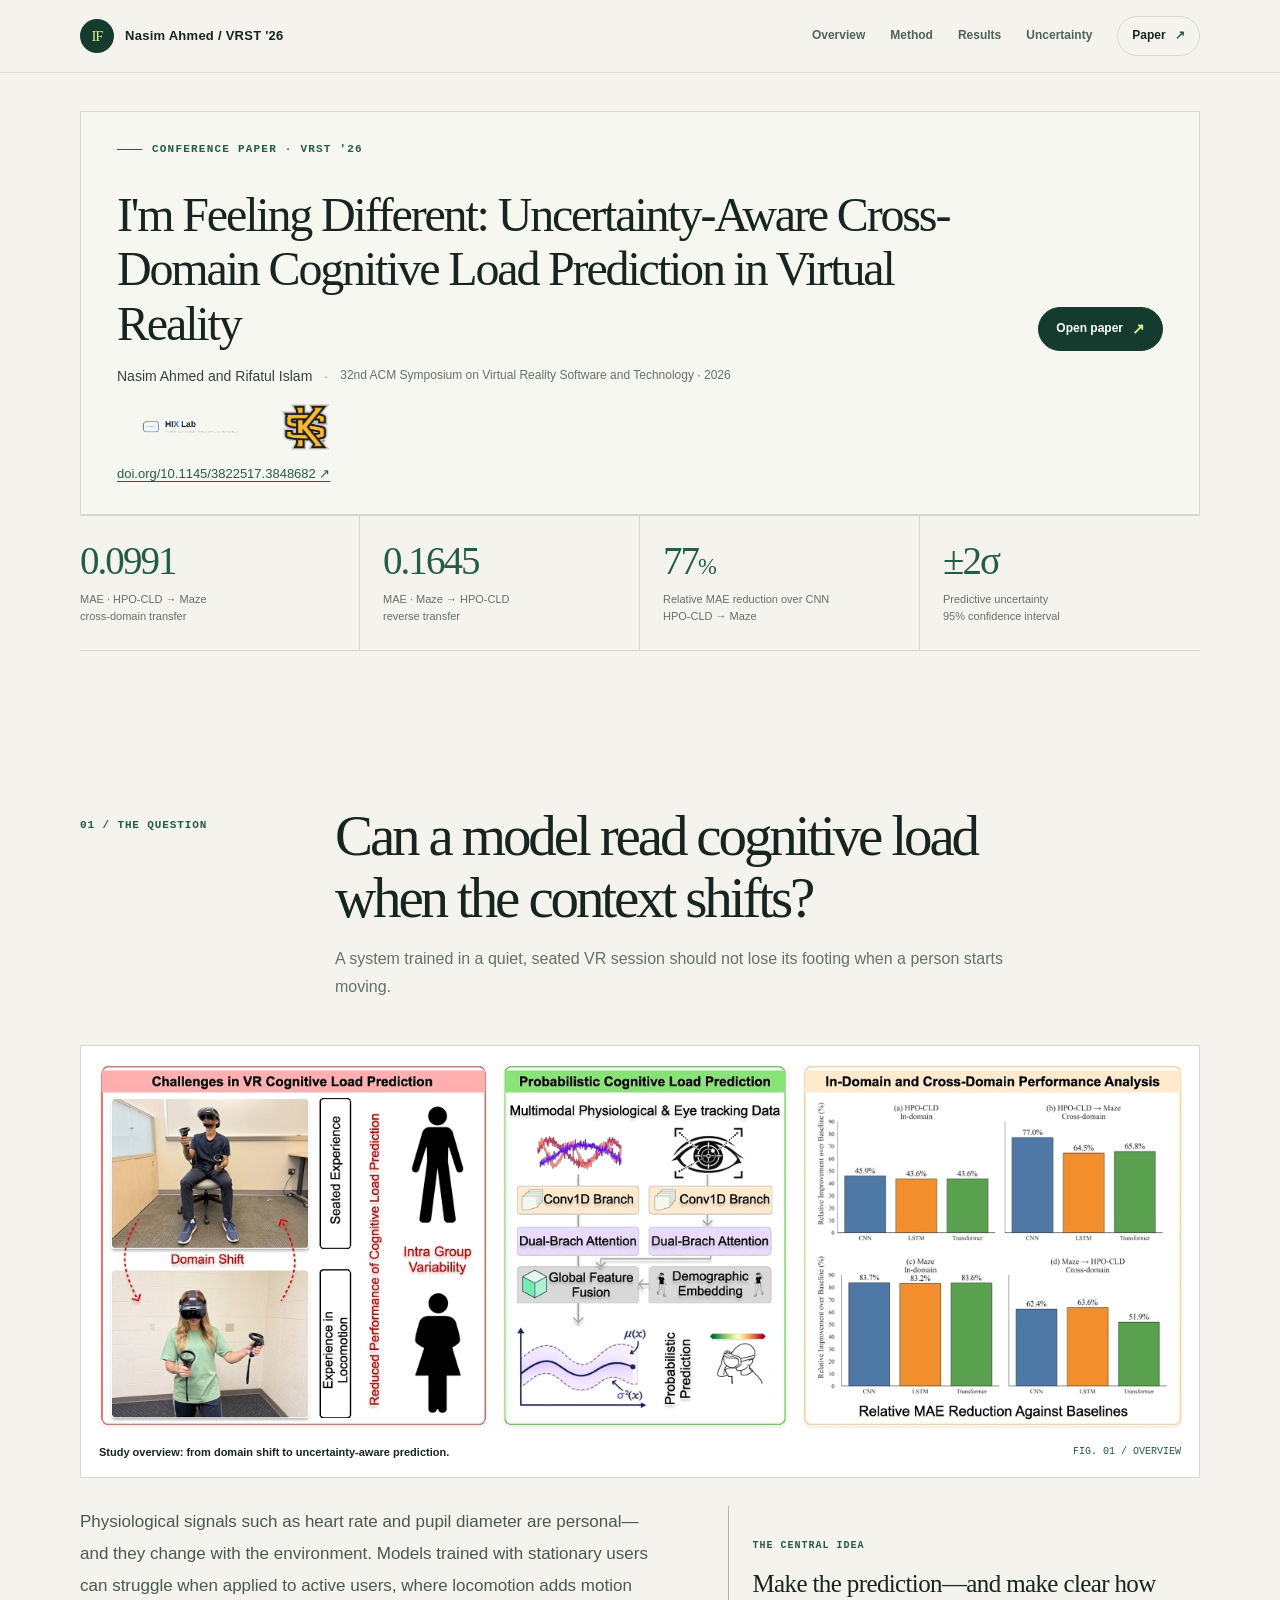
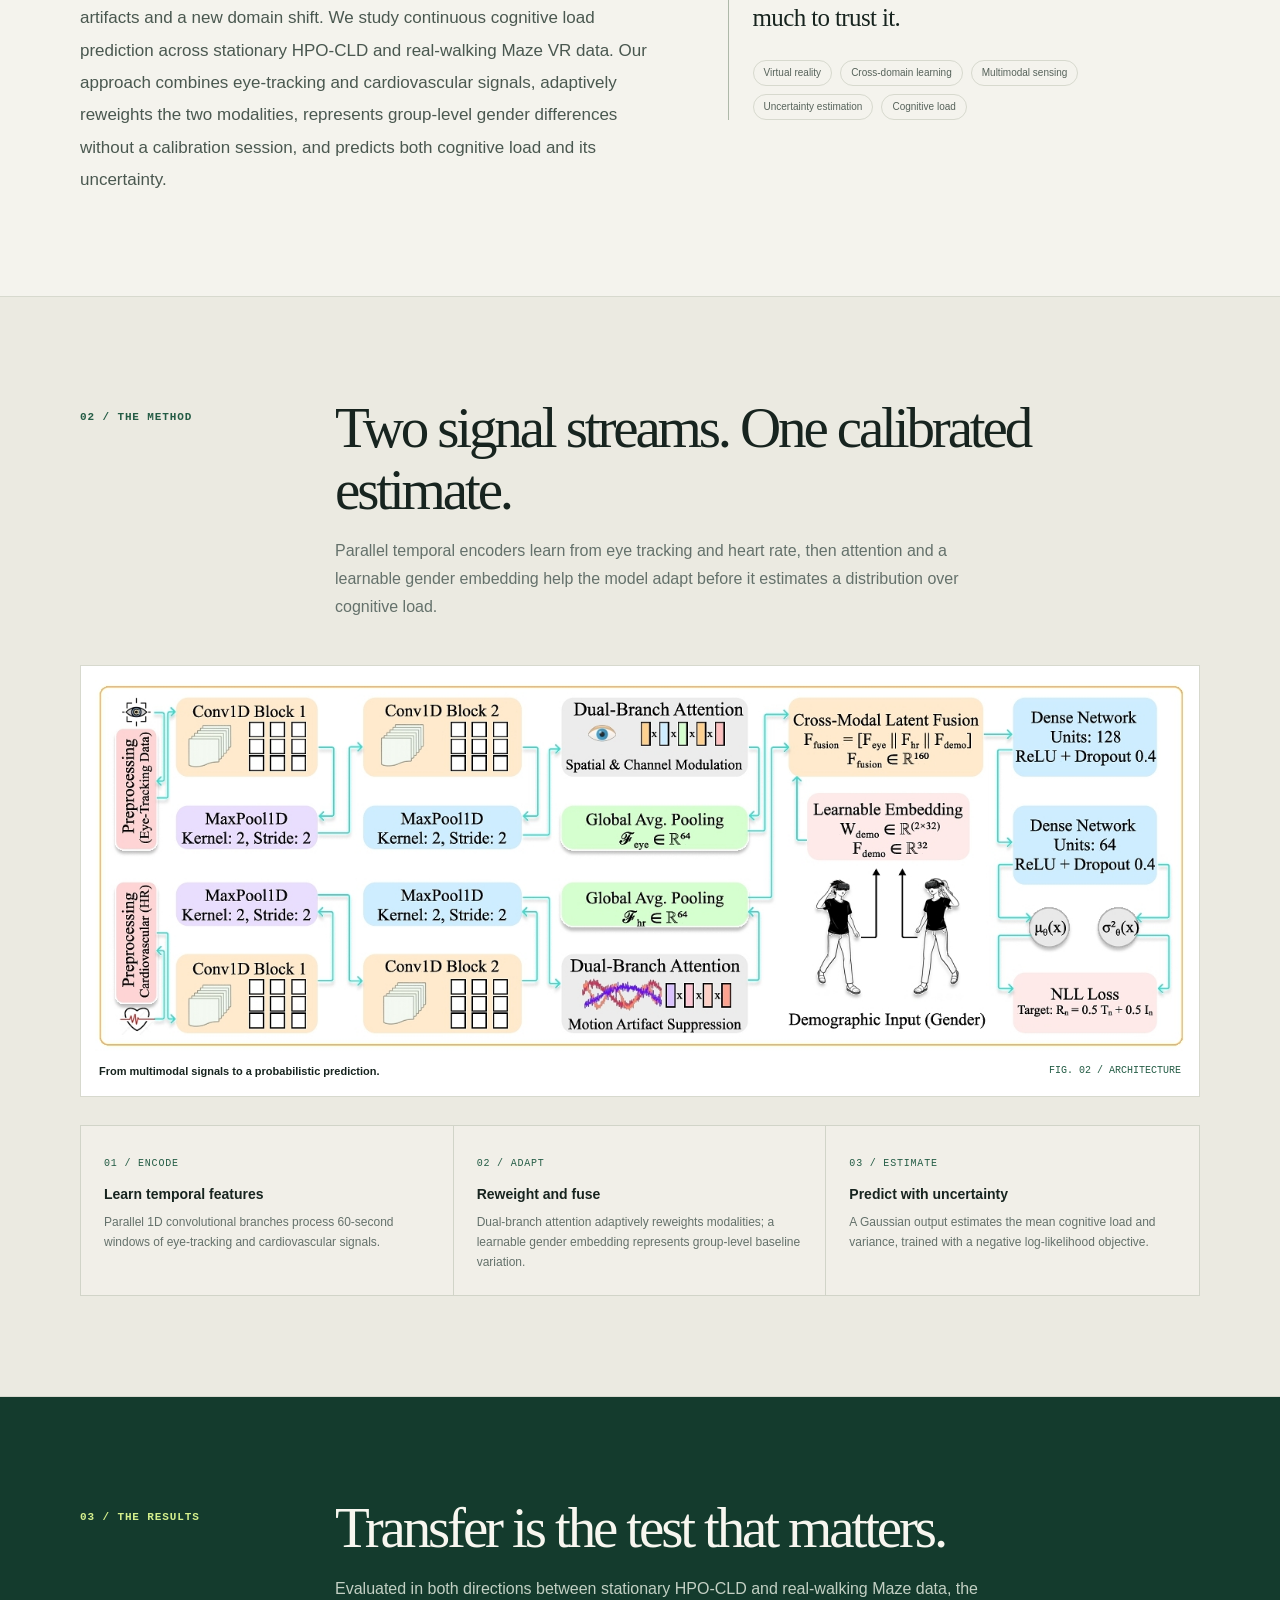
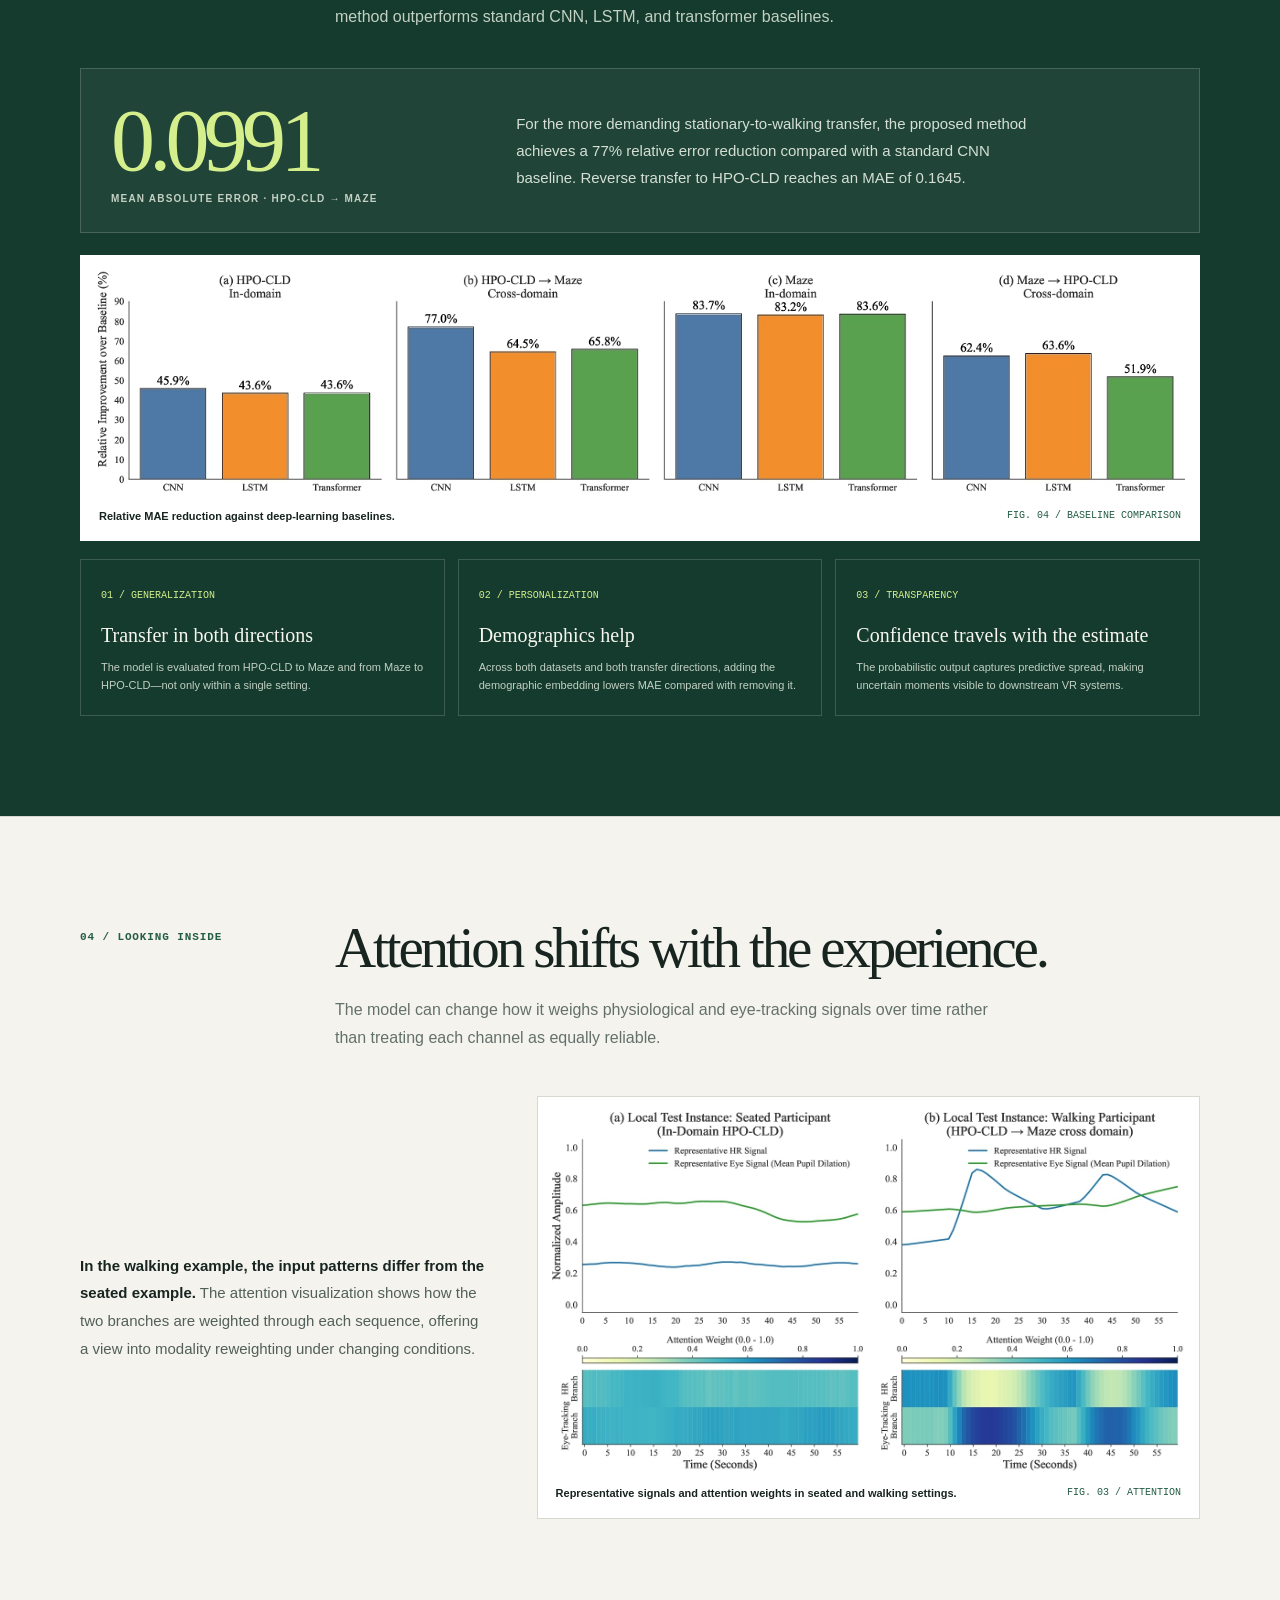
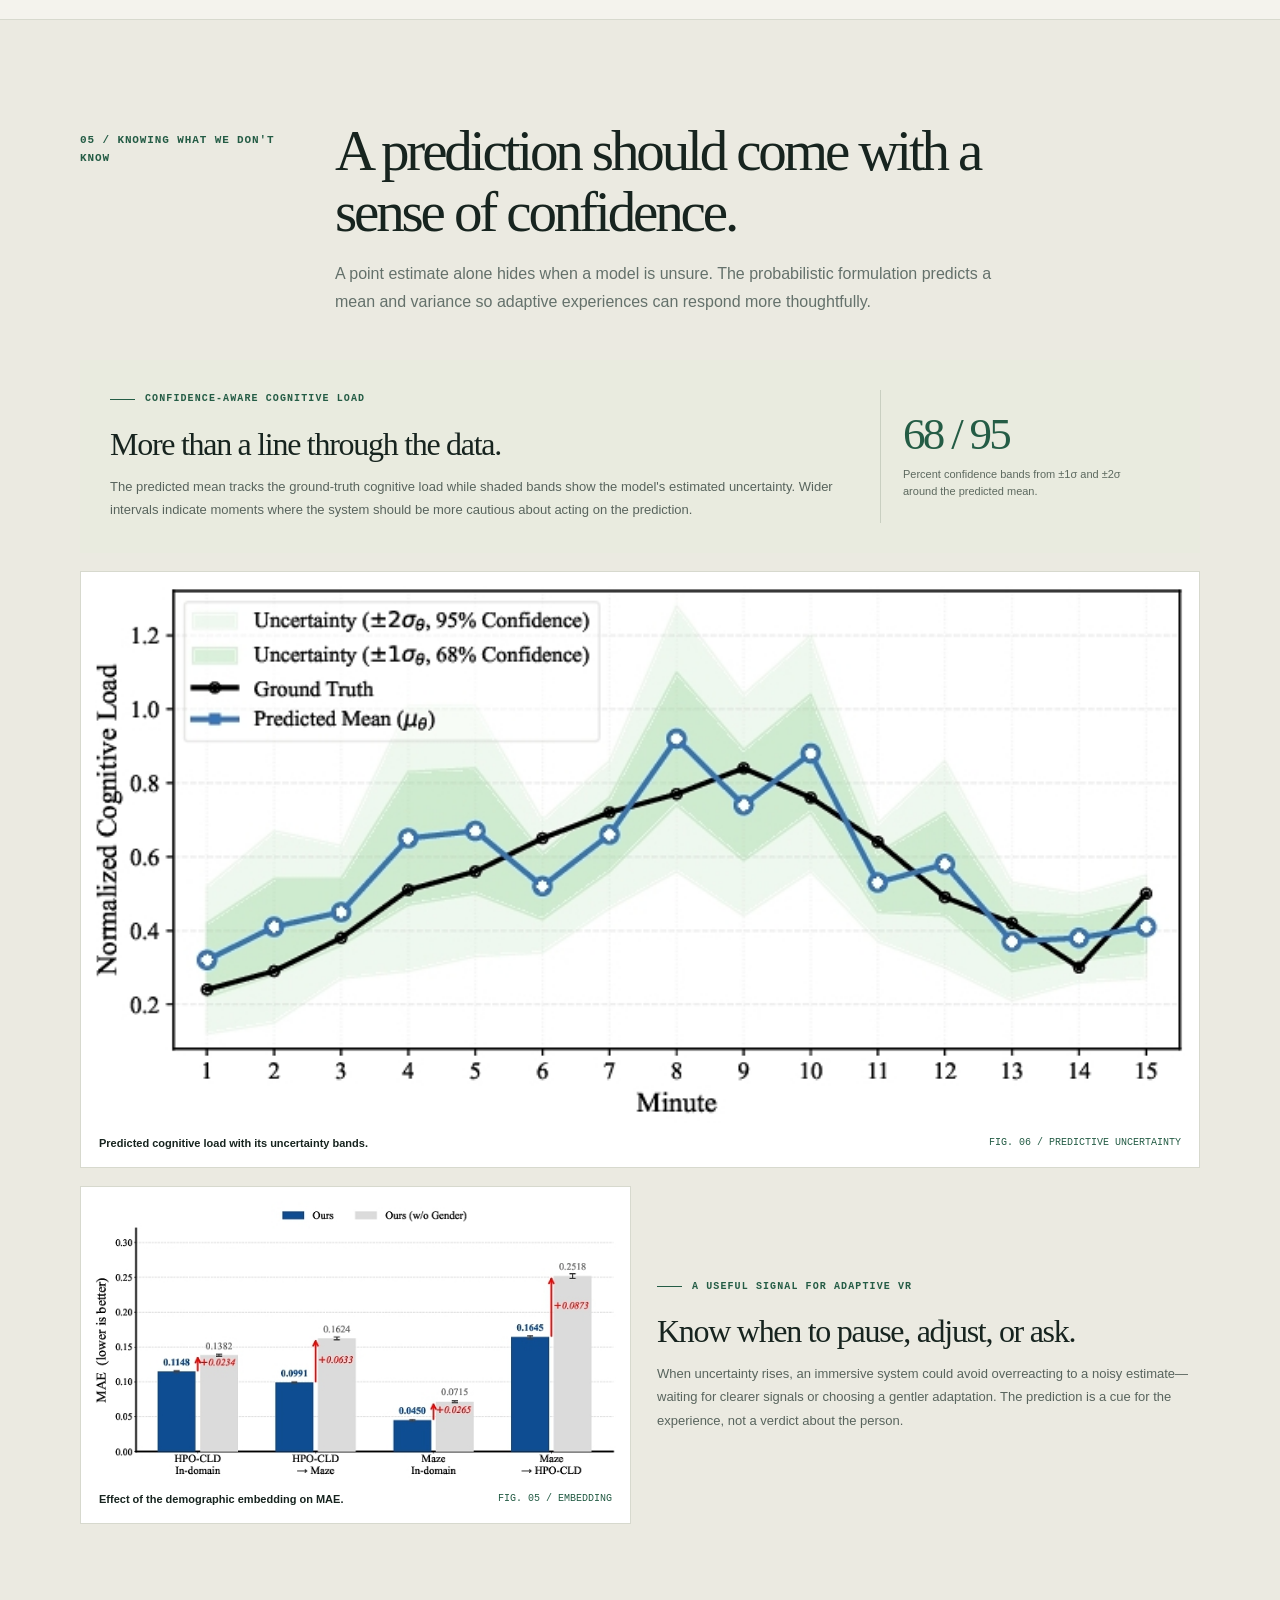
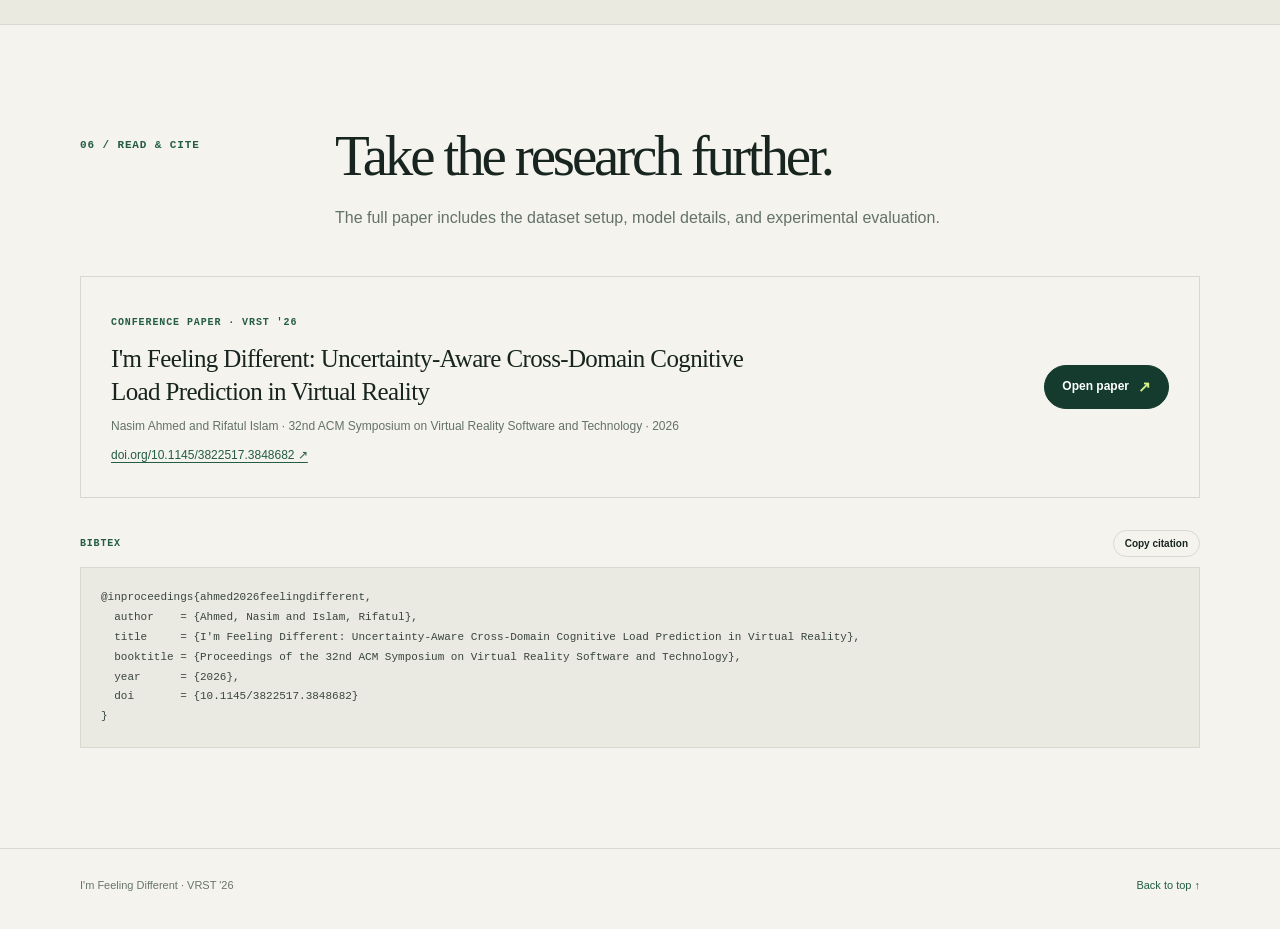
==== publications/VRST2026/I-am-feeling-differnt/index.html @ 3223f038 "Add VRST 2026 project page Co-authored-by: Copilot <223556219+Copilot@users.noreply.github.com>" ====
<!doctype html>
<html lang="en">
<head>
  <meta charset="utf-8">
  <meta name="viewport" content="width=device-width, initial-scale=1">
  <meta name="theme-color" content="#f4f3ed">
  <meta name="description" content="I'm Feeling Different: uncertainty-aware cross-domain cognitive load prediction in virtual reality by Nasim Ahmed and Rifatul Islam.">
  <title>I'm Feeling Different — VRST '26</title>
  <style>
    :root {
      color-scheme: light;
      --paper: #f4f3ed;
      --paper-deep: #ebeae1;
      --ink: #17241f;
      --muted: #64716b;
      --line: #d7d9ce;
      --green: #245c45;
      --green-dark: #143b2d;
      --lime: #d4ef8c;
      --orange: #e7a36c;
      --serif: Georgia, serif;
      --sans: "Segoe UI", "Helvetica Neue", Arial, sans-serif;
      --mono: "Cascadia Code", "SFMono-Regular", Consolas, monospace;
      --content: 1120px;
    }

    * { box-sizing: border-box; }
    html { scroll-behavior: smooth; scroll-padding-top: 86px; }
    body {
      margin: 0;
      background: var(--paper);
      color: var(--ink);
      font-family: var(--sans);
      font-size: 16px;
      line-height: 1.65;
      -webkit-font-smoothing: antialiased;
    }
    a { color: inherit; }
    a:focus-visible, button:focus-visible {
      outline: 3px solid #9cbe52;
      outline-offset: 4px;
    }
    img { display: block; max-width: 100%; }
    .wrap { width: min(var(--content), calc(100% - 48px)); margin-inline: auto; }

    .site-header {
      position: sticky;
      top: 0;
      z-index: 5;
      border-bottom: 1px solid rgb(23 36 31 / 10%);
      background: rgb(244 243 237 / 94%);
      backdrop-filter: blur(14px);
    }
    .header-inner {
      min-height: 72px;
      display: flex;
      align-items: center;
      justify-content: space-between;
      gap: 28px;
    }
    .wordmark {
      display: inline-flex;
      align-items: center;
      gap: 11px;
      text-decoration: none;
      font-size: 13px;
      font-weight: 700;
      letter-spacing: .02em;
      white-space: nowrap;
    }
    .mark {
      display: grid;
      width: 34px;
      height: 34px;
      place-items: center;
      border-radius: 50%;
      background: var(--green-dark);
      color: var(--lime);
      font-family: var(--serif);
      font-size: 15px;
      font-weight: 400;
      letter-spacing: -.08em;
    }
    .nav-links { display: flex; align-items: center; gap: 25px; }
    .nav-links a {
      color: #53615a;
      font-size: 12px;
      font-weight: 650;
      text-decoration: none;
      transition: color .2s ease;
    }
    .nav-links a:hover { color: var(--green); }
    .nav-links .nav-paper {
      padding: 9px 14px;
      border: 1px solid var(--line);
      border-radius: 99px;
      color: var(--ink);
    }
    .nav-paper span { margin-left: 6px; color: var(--green); }

    .hero { padding: 38px 0 54px; }
    .eyebrow {
      display: flex;
      align-items: center;
      gap: 10px;
      color: var(--green);
      font-family: var(--mono);
      font-size: 11px;
      font-weight: 700;
      letter-spacing: .11em;
      text-transform: uppercase;
    }
    .eyebrow::before {
      width: 25px;
      height: 1px;
      background: currentColor;
      content: "";
    }
    .hero h1 {
      max-width: 860px;
      margin: 16px 0 12px;
      font-family: var(--serif);
      font-size: clamp(30px, 4vw, 48px);
      font-weight: 400;
      letter-spacing: -.045em;
      line-height: 1.13;
    }
    .hero-summary {
      max-width: 680px;
      margin: 0;
      color: #526059;
      font-size: clamp(17px, 2vw, 20px);
      line-height: 1.65;
    }
    .author-line {
      display: flex;
      flex-wrap: wrap;
      align-items: center;
      gap: 8px 12px;
      margin-top: 14px;
      color: #34423a;
      font-size: 14px;
      font-weight: 500;
    }
    .author-line .dot { color: #9aa198; }
    .author-line .venue {
      color: var(--muted);
      font-size: 12px;
      font-weight: 500;
    }
    .paper-masthead {
      padding: 28px 36px;
      border: 1px solid var(--line);
      background: rgb(255 255 255 / 28%);
    }
    .masthead-layout {
      display: grid;
      grid-template-columns: minmax(0, 1fr) auto;
      align-items: center;
      gap: 30px;
      margin-top: 14px;
    }
    .affiliation-logos {
      display: flex;
      align-items: center;
      gap: 17px;
      margin-top: 16px;
    }
    .affiliation-logos img {
      width: auto;
      height: 43px;
      object-fit: contain;
    }
    .affiliation-logos .hix-logo { max-width: 220px; }
    .affiliation-logos .ksu-logo { height: 46px; }
    .doi-link {
      display: inline-block;
      margin-top: 13px;
      color: var(--green);
      font-size: 13px;
      text-underline-offset: 3px;
    }
    .paper-open { white-space: nowrap; }
    .button {
      display: inline-flex;
      min-height: 44px;
      align-items: center;
      justify-content: center;
      gap: 9px;
      padding: 0 17px;
      border: 1px solid var(--green-dark);
      border-radius: 99px;
      background: var(--green-dark);
      color: #fff;
      font-size: 12px;
      font-weight: 700;
      text-decoration: none;
      transition: transform .2s ease, background .2s ease;
    }
    .button:hover { transform: translateY(-2px); background: var(--green); }
    .button.secondary { background: transparent; color: var(--ink); border-color: #bfc6ba; }
    .button.secondary:hover { background: #e9eee4; }
    .button .arrow { color: var(--lime); font-size: 15px; }
    .button.secondary .arrow { color: var(--green); }

    .metrics-band {
      display: grid;
      grid-template-columns: repeat(4, 1fr);
      border-block: 1px solid var(--line);
    }
    .metric {
      min-height: 134px;
      padding: 24px 23px 21px;
      border-right: 1px solid var(--line);
    }
    .metric:first-child { padding-left: 0; }
    .metric:last-child { border-right: 0; }
    .metric-value {
      display: block;
      color: var(--green);
      font-family: var(--serif);
      font-size: 39px;
      letter-spacing: -.05em;
      line-height: 1.1;
    }
    .metric-label {
      display: block;
      margin-top: 8px;
      color: var(--muted);
      font-size: 11px;
      line-height: 1.5;
    }

    .section { padding: 100px 0; border-bottom: 1px solid var(--line); }
    .section-heading {
      display: grid;
      grid-template-columns: 220px 1fr;
      align-items: start;
      gap: 35px;
      margin-bottom: 44px;
    }
    .section-index {
      padding-top: 11px;
      color: var(--green);
      font-family: var(--mono);
      font-size: 11px;
      font-weight: 700;
      letter-spacing: .08em;
      text-transform: uppercase;
    }
    .section h2 {
      max-width: 760px;
      margin: 0;
      font-family: var(--serif);
      font-size: clamp(34px, 5vw, 57px);
      font-weight: 400;
      letter-spacing: -.055em;
      line-height: 1.08;
    }
    .section-lede {
      max-width: 680px;
      margin: 17px 0 0;
      color: var(--muted);
      font-size: 16px;
      line-height: 1.75;
    }
    .abstract-grid {
      display: grid;
      grid-template-columns: 1.1fr .9fr;
      gap: 70px;
      align-items: start;
    }
    .abstract-copy {
      max-width: 650px;
      margin: 0;
      color: #4a5850;
      font-size: 17px;
      line-height: 1.9;
    }
    .abstract-aside {
      padding: 24px 0 0 24px;
      border-left: 1px solid #aeb8a9;
    }
    .aside-label {
      color: var(--green);
      font-family: var(--mono);
      font-size: 10px;
      font-weight: 700;
      letter-spacing: .1em;
      text-transform: uppercase;
    }
    .abstract-aside p {
      margin: 11px 0 0;
      font-family: var(--serif);
      font-size: 25px;
      letter-spacing: -.025em;
      line-height: 1.38;
    }
    .keyword-list { display: flex; flex-wrap: wrap; gap: 8px; margin-top: 24px; }
    .keyword {
      padding: 6px 10px;
      border: 1px solid var(--line);
      border-radius: 99px;
      color: #57635b;
      font-size: 10px;
      line-height: 1.2;
    }

    .method-section { background: var(--paper-deep); }
    .method-note {
      display: grid;
      grid-template-columns: repeat(3, 1fr);
      gap: 0;
      margin-top: 28px;
      border: 1px solid #d1d4c8;
      background: rgb(244 243 237 / 65%);
    }
    .method-step { padding: 22px 23px; border-right: 1px solid #d1d4c8; }
    .method-step:last-child { border-right: 0; }
    .method-step .step {
      color: var(--green);
      font-family: var(--mono);
      font-size: 10px;
      letter-spacing: .08em;
    }
    .method-step h3 { margin: 9px 0 5px; font-size: 14px; }
    .method-step p { margin: 0; color: var(--muted); font-size: 12px; line-height: 1.7; }

    .figure-frame {
      margin: 0;
      padding: 14px;
      border: 1px solid var(--line);
      background: #fff;
    }
    .figure-frame img { width: 100%; height: auto; }
    .figure-frame figcaption {
      display: flex;
      justify-content: space-between;
      gap: 20px;
      padding: 12px 4px 1px;
      color: #67736b;
      font-size: 11px;
      line-height: 1.6;
    }
    .figure-frame figcaption strong { color: var(--ink); font-weight: 650; }
    .figure-frame figcaption span { flex: 0 0 auto; color: var(--green); font-family: var(--mono); font-size: 10px; }
    .figure-split {
      display: grid;
      grid-template-columns: 1fr 1fr;
      gap: 18px;
      align-items: start;
    }

    .results-section { background: var(--green-dark); color: #f7f6ef; }
    .results-section .section-index { color: var(--lime); }
    .results-section .section-lede { color: #c3d0c4; }
    .results-section .section-heading { margin-bottom: 37px; }
    .results-callout {
      display: grid;
      grid-template-columns: .72fr 1.28fr;
      align-items: center;
      gap: 38px;
      margin-bottom: 22px;
      padding: 28px 30px;
      border: 1px solid rgb(255 255 255 / 17%);
      background: rgb(255 255 255 / 5%);
    }
    .results-callout .big-number {
      color: var(--lime);
      font-family: var(--serif);
      font-size: clamp(53px, 8vw, 88px);
      letter-spacing: -.065em;
      line-height: 1;
    }
    .results-callout .big-number span {
      display: block;
      margin-top: 9px;
      color: #c3d0c4;
      font-family: var(--sans);
      font-size: 10px;
      font-weight: 650;
      letter-spacing: .12em;
      text-transform: uppercase;
    }
    .results-callout p { max-width: 520px; margin: 0; color: #d5dfd6; font-size: 15px; line-height: 1.8; }
    .results-section .figure-frame { border-color: rgb(255 255 255 / 18%); background: #fff; }
    .results-section .figure-frame figcaption { color: #64716b; }
    .results-section .figure-frame figcaption strong { color: #17241f; }

    .finding-cards {
      display: grid;
      grid-template-columns: repeat(3, 1fr);
      gap: 13px;
      margin-top: 18px;
    }
    .finding {
      min-height: 152px;
      padding: 20px;
      border: 1px solid rgb(255 255 255 / 17%);
    }
    .finding .finding-num { color: var(--lime); font-family: var(--mono); font-size: 10px; }
    .finding h3 { margin: 12px 0 6px; font-family: var(--serif); font-size: 20px; font-weight: 400; }
    .finding p { margin: 0; color: #c3d0c4; font-size: 11px; line-height: 1.7; }

    .attention-context {
      display: grid;
      grid-template-columns: .76fr 1.24fr;
      gap: 50px;
      align-items: center;
      margin-top: 36px;
    }
    .attention-context p { margin: 0; color: #526059; font-size: 15px; line-height: 1.85; }
    .attention-context strong { color: var(--ink); }
    .uncertainty-layout {
      display: grid;
      grid-template-columns: 1fr 290px;
      gap: 36px;
      align-items: center;
      padding: 30px;
      background: #e9ebdf;
    }
    .uncertainty-copy .eyebrow { font-size: 10px; }
    .uncertainty-copy h3 {
      margin: 18px 0 12px;
      font-family: var(--serif);
      font-size: 32px;
      font-weight: 400;
      letter-spacing: -.04em;
      line-height: 1.15;
    }
    .uncertainty-copy p { margin: 0; color: #58645d; font-size: 13px; line-height: 1.8; }
    .uncertainty-stat {
      padding: 22px;
      border-left: 1px solid #c9cfc1;
    }
    .uncertainty-stat strong {
      display: block;
      color: var(--green);
      font-family: var(--serif);
      font-size: 45px;
      font-weight: 400;
      letter-spacing: -.06em;
      line-height: 1;
    }
    .uncertainty-stat span { display: block; margin-top: 9px; color: #5d695f; font-size: 11px; line-height: 1.6; }

    .paper-card {
      display: grid;
      grid-template-columns: 1fr auto;
      gap: 28px;
      align-items: center;
      padding: 30px;
      border: 1px solid var(--line);
    }
    .paper-card .paper-type {
      color: var(--green);
      font-family: var(--mono);
      font-size: 10px;
      font-weight: 700;
      letter-spacing: .09em;
      text-transform: uppercase;
    }
    .paper-card h3 {
      max-width: 670px;
      margin: 10px 0 9px;
      font-family: var(--serif);
      font-size: 25px;
      font-weight: 400;
      letter-spacing: -.025em;
      line-height: 1.3;
    }
    .paper-card p { margin: 0; color: var(--muted); font-size: 12px; }
    .doi { display: inline-block; margin-top: 9px; color: var(--green); font-size: 12px; text-decoration-thickness: 1px; text-underline-offset: 3px; }
    .cite-label {
      display: flex;
      justify-content: space-between;
      gap: 12px;
      align-items: center;
      margin: 32px 0 10px;
      color: var(--green);
      font-family: var(--mono);
      font-size: 10px;
      font-weight: 700;
      letter-spacing: .08em;
      text-transform: uppercase;
    }
    .copy-button {
      padding: 7px 11px;
      border: 1px solid var(--line);
      border-radius: 99px;
      background: transparent;
      color: var(--ink);
      cursor: pointer;
      font-family: var(--sans);
      font-size: 10px;
      font-weight: 650;
      letter-spacing: 0;
      text-transform: none;
    }
    .copy-button:hover { background: #e9eee4; }
    pre {
      margin: 0;
      padding: 20px;
      overflow-x: auto;
      border: 1px solid var(--line);
      background: #ebeae2;
      color: #38453d;
      font-family: var(--mono);
      font-size: 11px;
      line-height: 1.8;
      white-space: pre-wrap;
      overflow-wrap: anywhere;
    }
    .site-footer { padding: 27px 0 35px; color: #68746d; font-size: 11px; }
    .footer-inner { display: flex; justify-content: space-between; gap: 18px; }
    .site-footer a { color: var(--green); text-decoration: none; }
    .site-footer a:hover { text-decoration: underline; }

    @media (max-width: 760px) {
      .wrap { width: min(100% - 32px, var(--content)); }
      .header-inner { min-height: 62px; }
      .nav-links { gap: 14px; }
      .nav-links a { font-size: 11px; }
      .nav-links a:nth-child(2), .nav-links a:nth-child(3) { display: none; }
      .hero { padding: 30px 0 45px; }
      .paper-masthead { padding: 22px; }
      .masthead-layout { grid-template-columns: 1fr; gap: 20px; }
      .paper-open { justify-self: start; }
      .metrics-band { grid-template-columns: repeat(2, 1fr); }
      .metric { min-height: 110px; padding: 18px 14px; border-bottom: 1px solid var(--line); }
      .metric:nth-child(2) { border-right: 0; }
      .metric:nth-child(3), .metric:nth-child(4) { border-bottom: 0; }
      .metric:first-child { padding-left: 14px; }
      .metric-value { font-size: 34px; }
      .section { padding: 70px 0; }
      .section-heading { grid-template-columns: 1fr; gap: 12px; margin-bottom: 30px; }
      .section-index { padding-top: 0; }
      .abstract-grid, .attention-context { grid-template-columns: 1fr; gap: 30px; }
      .abstract-aside { padding-top: 0; }
      .method-note { grid-template-columns: 1fr; }
      .method-step { border-right: 0; border-bottom: 1px solid #d1d4c8; }
      .method-step:last-child { border-bottom: 0; }
      .results-callout { grid-template-columns: 1fr; gap: 18px; padding: 23px; }
      .results-callout .big-number { font-size: 65px; }
      .finding-cards { grid-template-columns: 1fr; }
      .finding { min-height: auto; }
      .figure-split { grid-template-columns: 1fr; }
      .uncertainty-layout { grid-template-columns: 1fr; gap: 22px; padding: 23px; }
      .uncertainty-stat { padding: 18px 0 0; border-left: 0; border-top: 1px solid #c9cfc1; }
      .paper-card { grid-template-columns: 1fr; }
      .paper-card .button { justify-self: start; }
    }
    @media (max-width: 420px) {
      .nav-links { gap: 9px; }
      .nav-links .nav-paper { padding: 7px 10px; }
      .nav-paper span { display: none; }
      .author-line { gap: 7px 11px; font-size: 12px; }
      .affiliation-logos { gap: 12px; }
      .affiliation-logos .hix-logo { max-width: 185px; }
      .affiliation-logos img { height: 36px; }
      .affiliation-logos .ksu-logo { height: 40px; }
      .footer-inner { flex-direction: column; }
    }
    @media (prefers-reduced-motion: reduce) {
      *, *::before, *::after { scroll-behavior: auto !important; transition-duration: .01ms !important; }
    }
  </style>
</head>
<body>
  <header class="site-header">
    <div class="wrap header-inner">
      <a class="wordmark" href="../../../" aria-label="Back to Nasim Ahmed's portfolio">
        <span class="mark" aria-hidden="true">IF</span>
        <span>Nasim Ahmed / VRST '26</span>
      </a>
      <nav class="nav-links" aria-label="Page navigation">
        <a href="#overview">Overview</a>
        <a href="#method">Method</a>
        <a href="#results">Results</a>
        <a href="#uncertainty">Uncertainty</a>
        <a class="nav-paper" href="#paper">Paper <span aria-hidden="true">↗</span></a>
      </nav>
    </div>
  </header>

  <main id="top">
    <section class="hero wrap" aria-labelledby="page-title">
      <div class="paper-masthead">
        <div class="eyebrow">Conference paper · VRST '26</div>
        <div class="masthead-layout">
          <div>
            <h1 id="page-title">I'm Feeling Different: Uncertainty-Aware Cross-Domain Cognitive Load Prediction in Virtual Reality</h1>
            <p class="author-line">
              <span>Nasim Ahmed and Rifatul Islam</span>
              <span class="dot" aria-hidden="true">·</span>
              <span class="venue">32nd ACM Symposium on Virtual Reality Software and Technology · 2026</span>
            </p>
            <div class="affiliation-logos" aria-label="Research affiliations">
              <img class="hix-logo" src="hix-lab.png" width="600" height="180" alt="HiX Lab — Human-Centered Immersive eXperience">
              <img class="ksu-logo" src="ksu-logo.png" width="1080" height="1080" alt="Kennesaw State University">
            </div>
            <a class="doi-link" href="https://doi.org/10.1145/3822517.3848682" target="_blank" rel="noreferrer">doi.org/10.1145/3822517.3848682 ↗</a>
          </div>
          <a class="button paper-open" href="https://doi.org/10.1145/3822517.3848682" target="_blank" rel="noreferrer">
            Open paper <span class="arrow" aria-hidden="true">↗</span>
          </a>
        </div>
      </div>

      <div class="metrics-band" aria-label="Headline results">
        <div class="metric">
          <span class="metric-value">0.0991</span>
          <span class="metric-label">MAE · HPO-CLD → Maze<br>cross-domain transfer</span>
        </div>
        <div class="metric">
          <span class="metric-value">0.1645</span>
          <span class="metric-label">MAE · Maze → HPO-CLD<br>reverse transfer</span>
        </div>
        <div class="metric">
          <span class="metric-value">77<span style="font-size:.58em">%</span></span>
          <span class="metric-label">Relative MAE reduction over CNN<br>HPO-CLD → Maze</span>
        </div>
        <div class="metric">
          <span class="metric-value">±2σ</span>
          <span class="metric-label">Predictive uncertainty<br>95% confidence interval</span>
        </div>
      </div>
    </section>

    <section class="section" id="overview">
      <div class="wrap">
        <div class="section-heading">
          <div class="section-index">01 / The question</div>
          <div>
            <h2>Can a model read cognitive load when the context shifts?</h2>
            <p class="section-lede">A system trained in a quiet, seated VR session should not lose its footing when a person starts moving.</p>
          </div>
        </div>
        <figure class="figure-frame" style="margin-bottom:28px">
          <img src="vrst26-31-fig1.jpg" width="1408" height="479" loading="lazy" alt="Study overview showing the challenges of cognitive load prediction across seated and walking VR, the probabilistic multimodal model, and in-domain and cross-domain performance.">
          <figcaption>
            <strong>Study overview: from domain shift to uncertainty-aware prediction.</strong>
            <span>FIG. 01 / OVERVIEW</span>
          </figcaption>
        </figure>
        <div class="abstract-grid">
          <p class="abstract-copy">
            Physiological signals such as heart rate and pupil diameter are personal—and they change with the environment. Models trained with stationary users can struggle when applied to active users, where locomotion adds motion artifacts and a new domain shift. We study continuous cognitive load prediction across stationary HPO-CLD and real-walking Maze VR data. Our approach combines eye-tracking and cardiovascular signals, adaptively reweights the two modalities, represents group-level gender differences without a calibration session, and predicts both cognitive load and its uncertainty.
          </p>
          <aside class="abstract-aside">
            <span class="aside-label">The central idea</span>
            <p>Make the prediction—and make clear how much to trust it.</p>
            <div class="keyword-list" aria-label="Research topics">
              <span class="keyword">Virtual reality</span>
              <span class="keyword">Cross-domain learning</span>
              <span class="keyword">Multimodal sensing</span>
              <span class="keyword">Uncertainty estimation</span>
              <span class="keyword">Cognitive load</span>
            </div>
          </aside>
        </div>
      </div>
    </section>

    <section class="section method-section" id="method">
      <div class="wrap">
        <div class="section-heading">
          <div class="section-index">02 / The method</div>
          <div>
            <h2>Two signal streams. One calibrated estimate.</h2>
            <p class="section-lede">Parallel temporal encoders learn from eye tracking and heart rate, then attention and a learnable gender embedding help the model adapt before it estimates a distribution over cognitive load.</p>
          </div>
        </div>
        <figure class="figure-frame">
          <img src="vrst26-31-fig2.jpg" width="1410" height="481" loading="lazy" alt="Model architecture with parallel eye-tracking and heart-rate convolutional branches, dual-branch attention, demographic embedding, cross-modal fusion, and probabilistic output.">
          <figcaption>
            <strong>From multimodal signals to a probabilistic prediction.</strong>
            <span>FIG. 02 / ARCHITECTURE</span>
          </figcaption>
        </figure>
        <div class="method-note">
          <article class="method-step">
            <span class="step">01 / ENCODE</span>
            <h3>Learn temporal features</h3>
            <p>Parallel 1D convolutional branches process 60-second windows of eye-tracking and cardiovascular signals.</p>
          </article>
          <article class="method-step">
            <span class="step">02 / ADAPT</span>
            <h3>Reweight and fuse</h3>
            <p>Dual-branch attention adaptively reweights modalities; a learnable gender embedding represents group-level baseline variation.</p>
          </article>
          <article class="method-step">
            <span class="step">03 / ESTIMATE</span>
            <h3>Predict with uncertainty</h3>
            <p>A Gaussian output estimates the mean cognitive load and variance, trained with a negative log-likelihood objective.</p>
          </article>
        </div>
      </div>
    </section>

    <section class="section results-section" id="results">
      <div class="wrap">
        <div class="section-heading">
          <div class="section-index">03 / The results</div>
          <div>
            <h2>Transfer is the test that matters.</h2>
            <p class="section-lede">Evaluated in both directions between stationary HPO-CLD and real-walking Maze data, the method outperforms standard CNN, LSTM, and transformer baselines.</p>
          </div>
        </div>
        <div class="results-callout">
          <div class="big-number">0.0991<span>mean absolute error · HPO-CLD → Maze</span></div>
          <p>For the more demanding stationary-to-walking transfer, the proposed method achieves a 77% relative error reduction compared with a standard CNN baseline. Reverse transfer to HPO-CLD reaches an MAE of 0.1645.</p>
        </div>
        <figure class="figure-frame">
          <img src="vrst26-31-fig4.jpg" width="1384" height="350" loading="lazy" alt="Relative MAE reduction over CNN, LSTM, and transformer baselines for both in-domain datasets and both cross-domain transfer directions.">
          <figcaption>
            <strong>Relative MAE reduction against deep-learning baselines.</strong>
            <span>FIG. 04 / BASELINE COMPARISON</span>
          </figcaption>
        </figure>
        <div class="finding-cards">
          <article class="finding">
            <span class="finding-num">01 / GENERALIZATION</span>
            <h3>Transfer in both directions</h3>
            <p>The model is evaluated from HPO-CLD to Maze and from Maze to HPO-CLD—not only within a single setting.</p>
          </article>
          <article class="finding">
            <span class="finding-num">02 / PERSONALIZATION</span>
            <h3>Demographics help</h3>
            <p>Across both datasets and both transfer directions, adding the demographic embedding lowers MAE compared with removing it.</p>
          </article>
          <article class="finding">
            <span class="finding-num">03 / TRANSPARENCY</span>
            <h3>Confidence travels with the estimate</h3>
            <p>The probabilistic output captures predictive spread, making uncertain moments visible to downstream VR systems.</p>
          </article>
        </div>
      </div>
    </section>

    <section class="section" aria-labelledby="attention-title">
      <div class="wrap">
        <div class="section-heading">
          <div class="section-index">04 / Looking inside</div>
          <div>
            <h2 id="attention-title">Attention shifts with the experience.</h2>
            <p class="section-lede">The model can change how it weighs physiological and eye-tracking signals over time rather than treating each channel as equally reliable.</p>
          </div>
        </div>
        <div class="attention-context">
          <p><strong>In the walking example, the input patterns differ from the seated example.</strong> The attention visualization shows how the two branches are weighted through each sequence, offering a view into modality reweighting under changing conditions.</p>
          <figure class="figure-frame">
            <img src="vrst26-31-fig3.jpg" width="1384" height="720" loading="lazy" alt="Representative heart-rate and pupil-dilation signals with eye-tracking and heart-rate branch attention weights for a seated and a walking participant.">
            <figcaption>
              <strong>Representative signals and attention weights in seated and walking settings.</strong>
              <span>FIG. 03 / ATTENTION</span>
            </figcaption>
          </figure>
        </div>
      </div>
    </section>

    <section class="section method-section" id="uncertainty">
      <div class="wrap">
        <div class="section-heading">
          <div class="section-index">05 / Knowing what we don't know</div>
          <div>
            <h2>A prediction should come with a sense of confidence.</h2>
            <p class="section-lede">A point estimate alone hides when a model is unsure. The probabilistic formulation predicts a mean and variance so adaptive experiences can respond more thoughtfully.</p>
          </div>
        </div>
        <div class="uncertainty-layout">
          <div class="uncertainty-copy">
            <div class="eyebrow">Confidence-aware cognitive load</div>
            <h3>More than a line through the data.</h3>
            <p>The predicted mean tracks the ground-truth cognitive load while shaded bands show the model's estimated uncertainty. Wider intervals indicate moments where the system should be more cautious about acting on the prediction.</p>
          </div>
          <div class="uncertainty-stat">
            <strong>68 / 95</strong>
            <span>Percent confidence bands from ±1σ and ±2σ around the predicted mean.</span>
          </div>
        </div>
        <figure class="figure-frame" style="margin-top:18px">
          <img src="vrst26-31-fig6.jpg" width="664" height="316" loading="lazy" alt="Ground-truth and predicted normalized cognitive load over 15 minutes, with shaded 68% and 95% predictive uncertainty bands.">
          <figcaption>
            <strong>Predicted cognitive load with its uncertainty bands.</strong>
            <span>FIG. 06 / PREDICTIVE UNCERTAINTY</span>
          </figcaption>
        </figure>
        <div class="figure-split" style="margin-top:18px">
          <figure class="figure-frame">
            <img src="vrst26-31-fig5.jpg" width="616" height="316" loading="lazy" alt="MAE comparison with and without the demographic embedding for HPO-CLD, HPO-CLD to Maze, Maze, and Maze to HPO-CLD; the full model has lower MAE in every setting.">
            <figcaption>
              <strong>Effect of the demographic embedding on MAE.</strong>
              <span>FIG. 05 / EMBEDDING</span>
            </figcaption>
          </figure>
          <aside class="uncertainty-copy" style="align-self:center;padding:12px 8px">
            <div class="eyebrow">A useful signal for adaptive VR</div>
            <h3>Know when to pause, adjust, or ask.</h3>
            <p>When uncertainty rises, an immersive system could avoid overreacting to a noisy estimate—waiting for clearer signals or choosing a gentler adaptation. The prediction is a cue for the experience, not a verdict about the person.</p>
          </aside>
        </div>
      </div>
    </section>

    <section class="section" id="paper">
      <div class="wrap">
        <div class="section-heading">
          <div class="section-index">06 / Read & cite</div>
          <div>
            <h2>Take the research further.</h2>
            <p class="section-lede">The full paper includes the dataset setup, model details, and experimental evaluation.</p>
          </div>
        </div>
        <article class="paper-card">
          <div>
            <span class="paper-type">Conference paper · VRST '26</span>
            <h3>I'm Feeling Different: Uncertainty-Aware Cross-Domain Cognitive Load Prediction in Virtual Reality</h3>
            <p>Nasim Ahmed and Rifatul Islam · 32nd ACM Symposium on Virtual Reality Software and Technology · 2026</p>
            <a class="doi" href="https://doi.org/10.1145/3822517.3848682" target="_blank" rel="noreferrer">doi.org/10.1145/3822517.3848682 ↗</a>
          </div>
          <a class="button" href="https://doi.org/10.1145/3822517.3848682" target="_blank" rel="noreferrer">
            Open paper <span class="arrow" aria-hidden="true">↗</span>
          </a>
        </article>
        <div class="cite-label">
          <span>BibTeX</span>
          <button class="copy-button" id="copy-citation" type="button">Copy citation</button>
        </div>
        <pre id="citation">@inproceedings{ahmed2026feelingdifferent,
  author    = {Ahmed, Nasim and Islam, Rifatul},
  title     = {I'm Feeling Different: Uncertainty-Aware Cross-Domain Cognitive Load Prediction in Virtual Reality},
  booktitle = {Proceedings of the 32nd ACM Symposium on Virtual Reality Software and Technology},
  year      = {2026},
  doi       = {10.1145/3822517.3848682}
}</pre>
      </div>
    </section>
  </main>

  <footer class="site-footer">
    <div class="wrap footer-inner">
      <span>I'm Feeling Different · VRST '26</span>
      <a href="#top">Back to top ↑</a>
    </div>
  </footer>
  <script>
    const copyButton = document.querySelector("#copy-citation");
    const citation = document.querySelector("#citation");

    copyButton.addEventListener("click", async () => {
      try {
        await navigator.clipboard.writeText(citation.textContent);
        copyButton.textContent = "Copied";
        window.setTimeout(() => { copyButton.textContent = "Copy citation"; }, 1800);
      } catch (error) {
        copyButton.textContent = "Select citation above";
        window.setTimeout(() => { copyButton.textContent = "Copy citation"; }, 2200);
      }
    });
  </script>
</body>
</html>
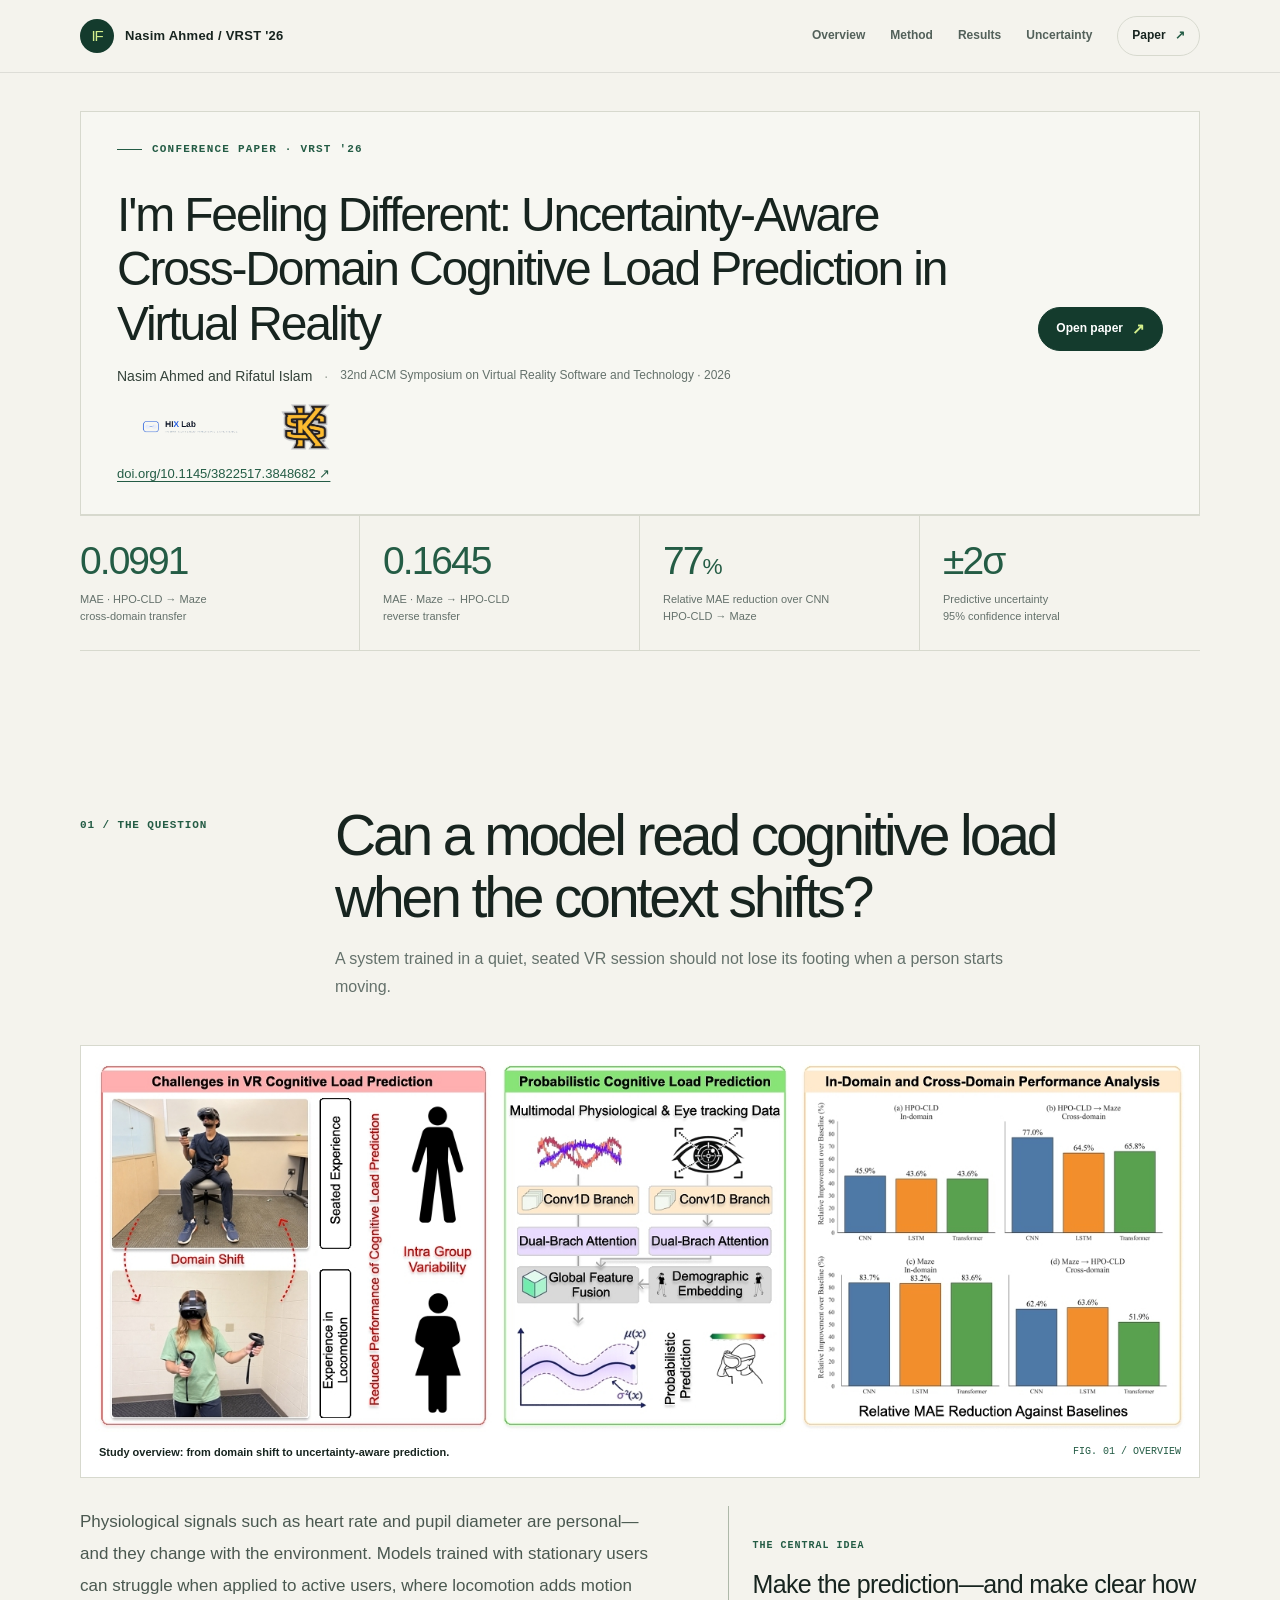
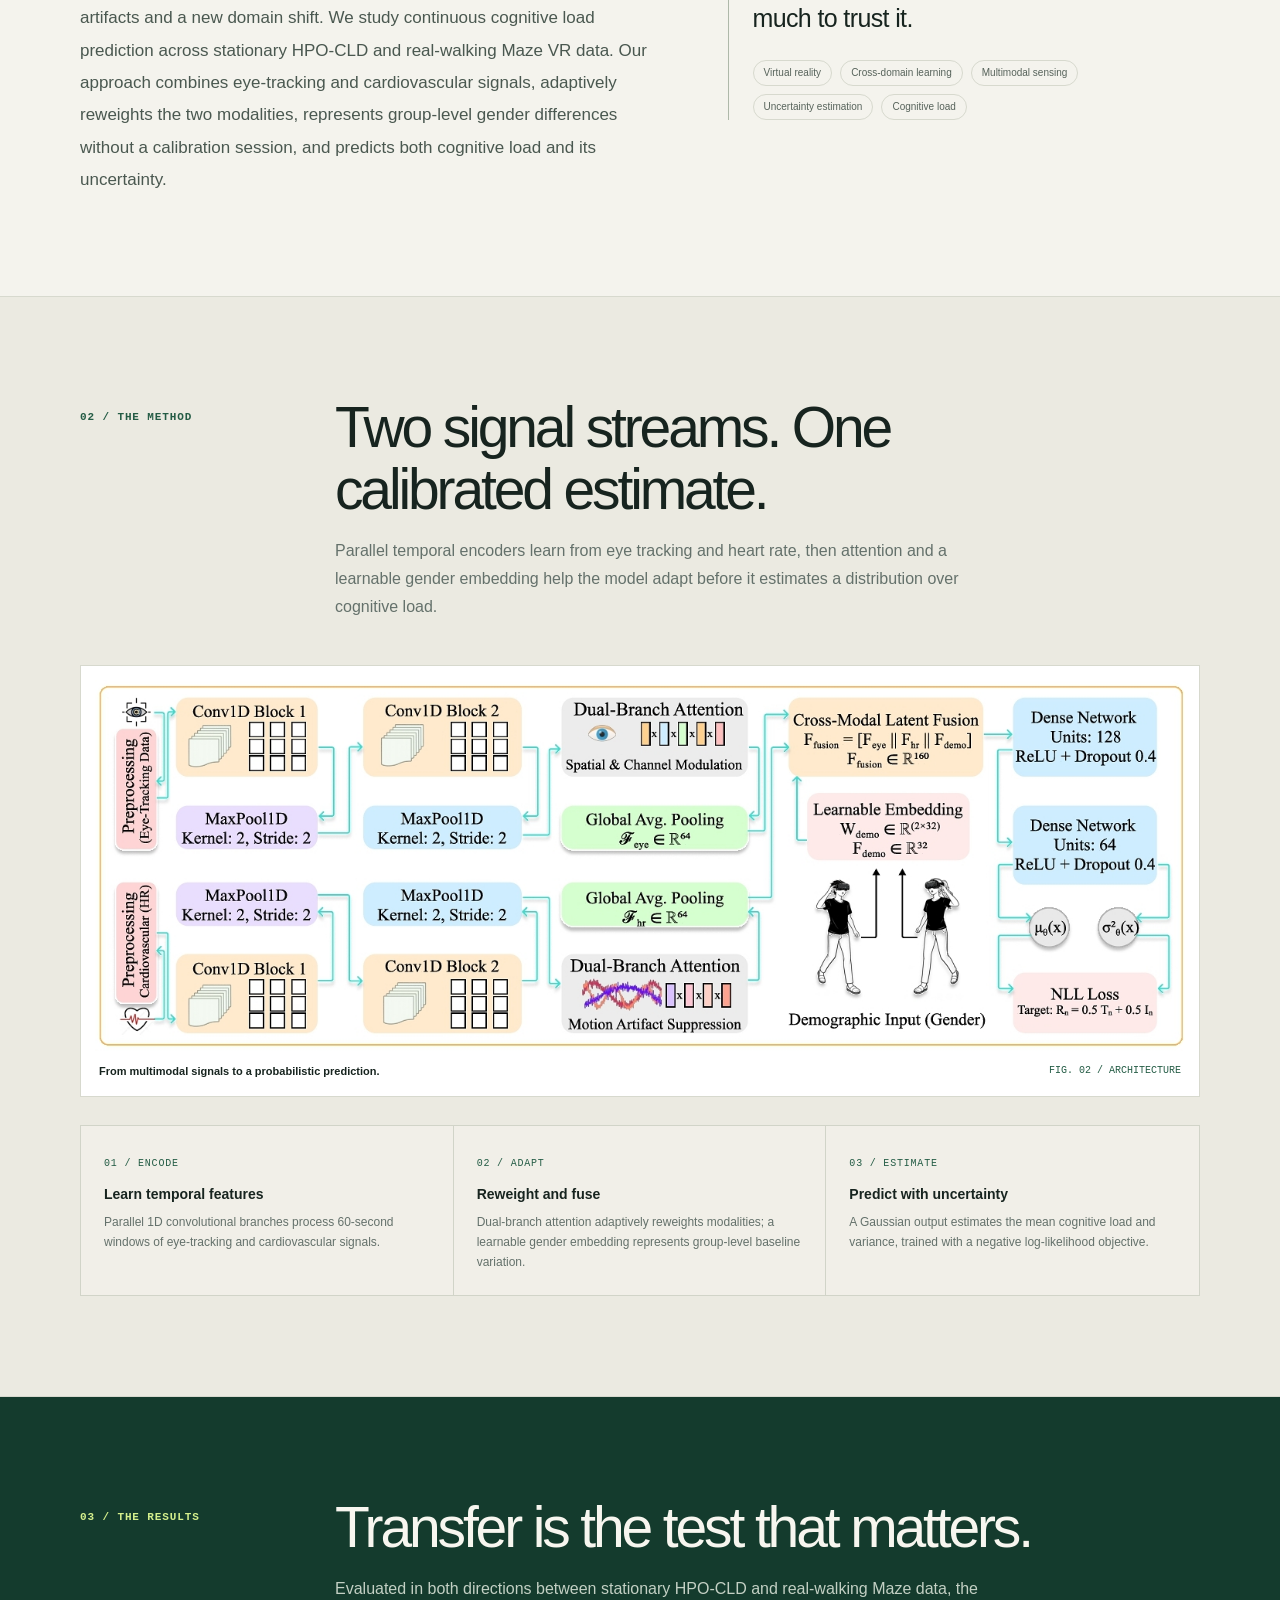
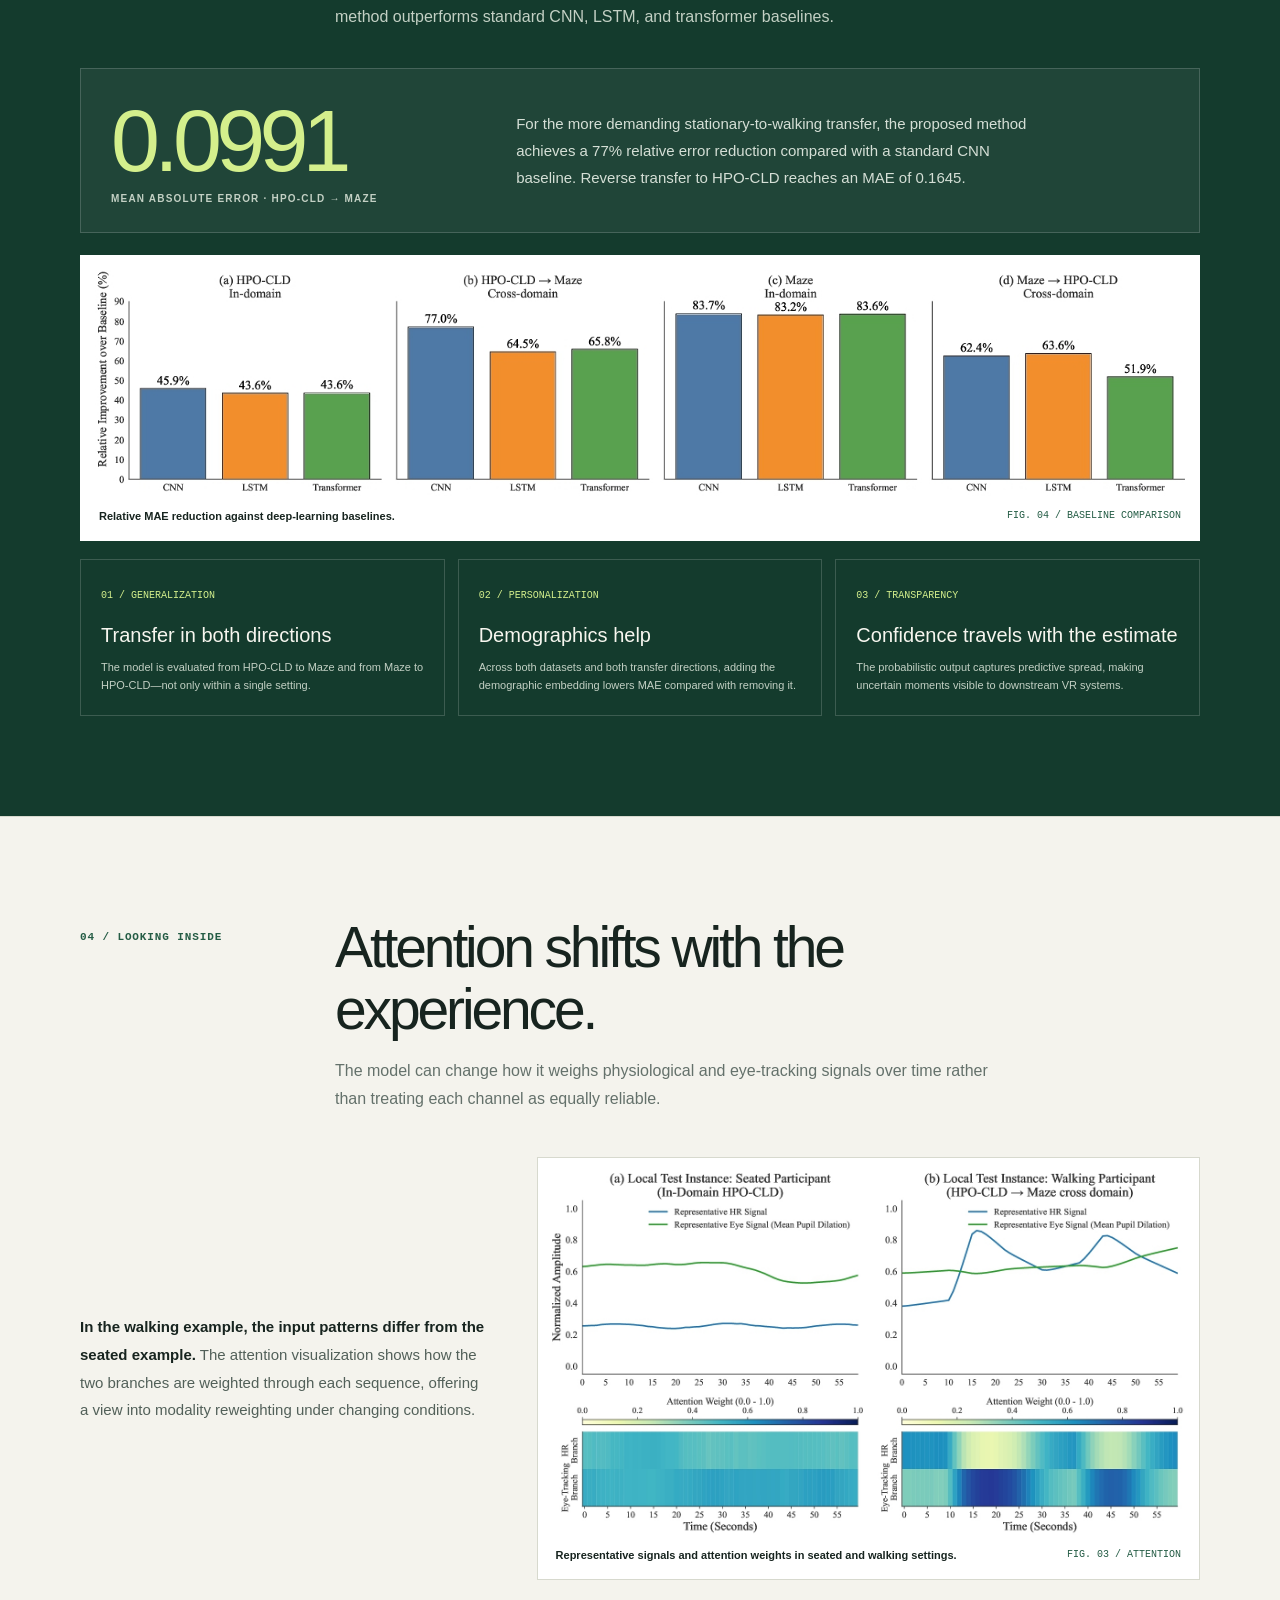
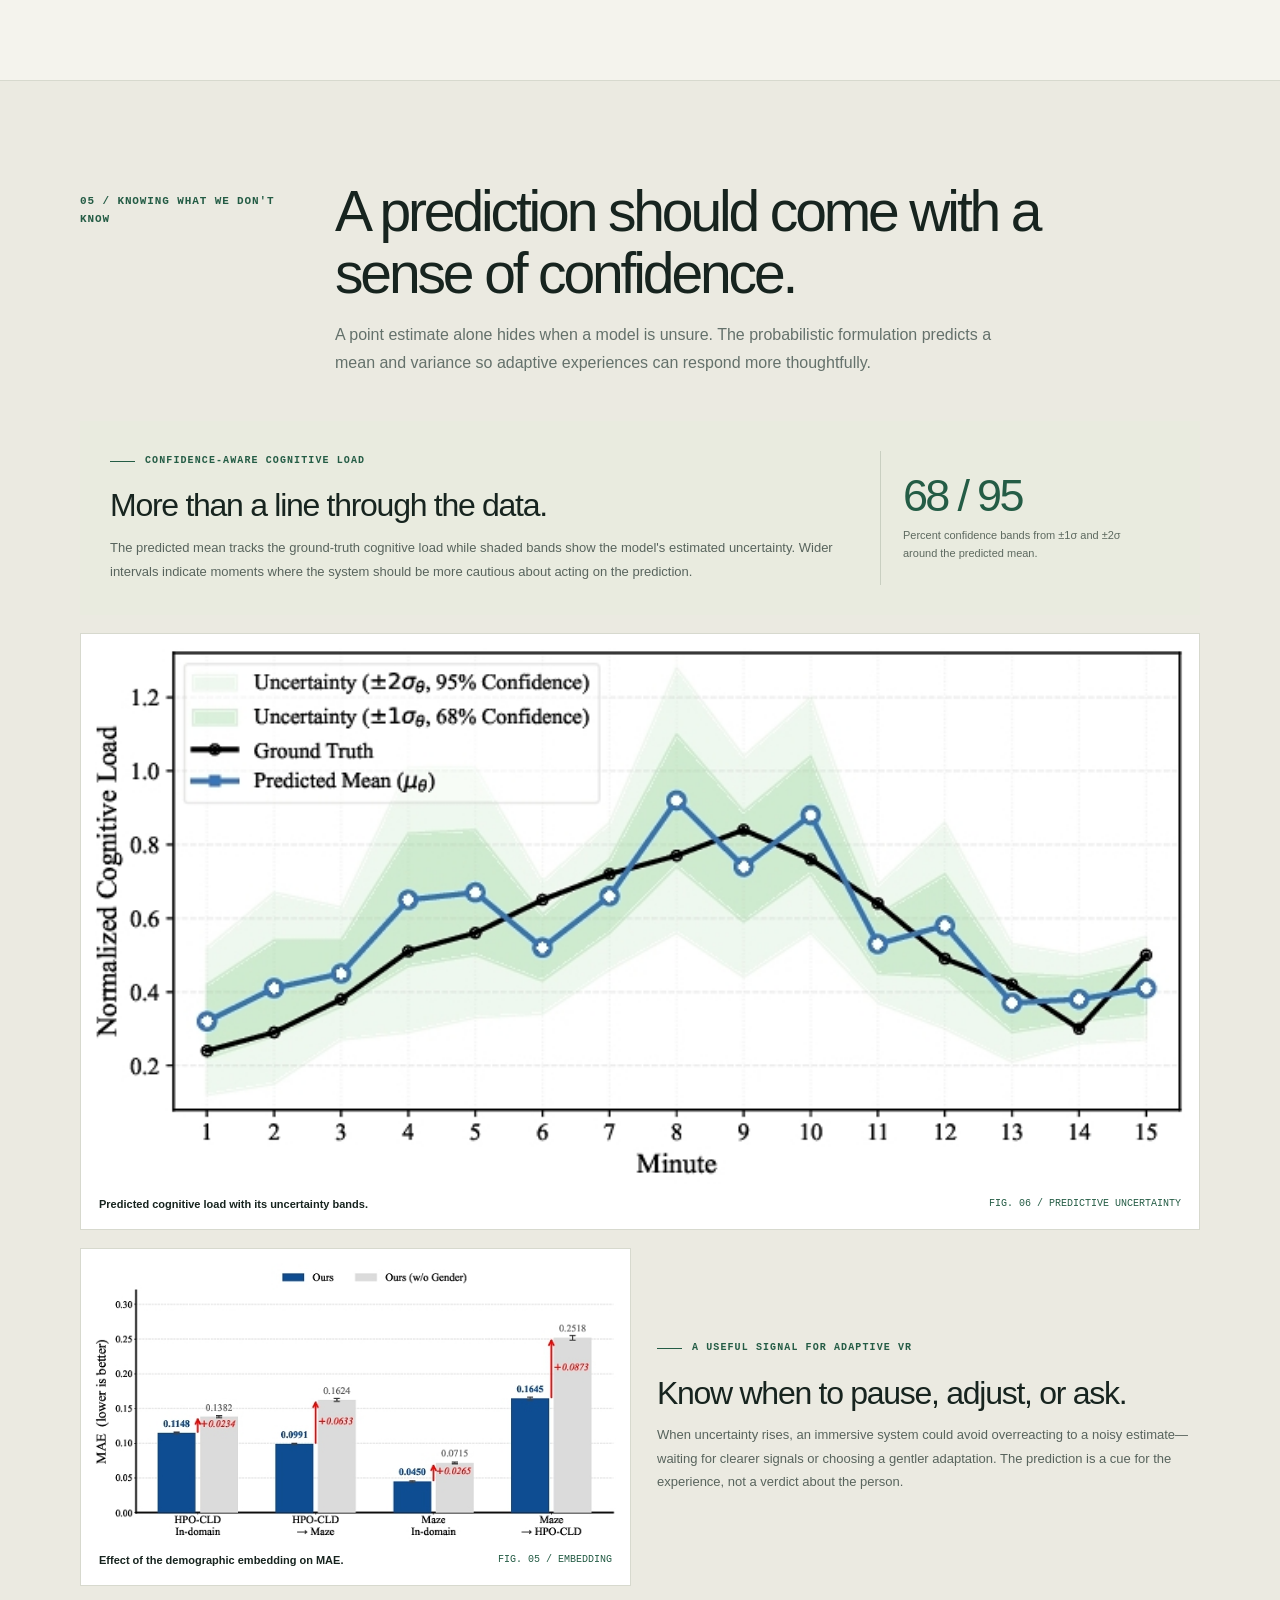
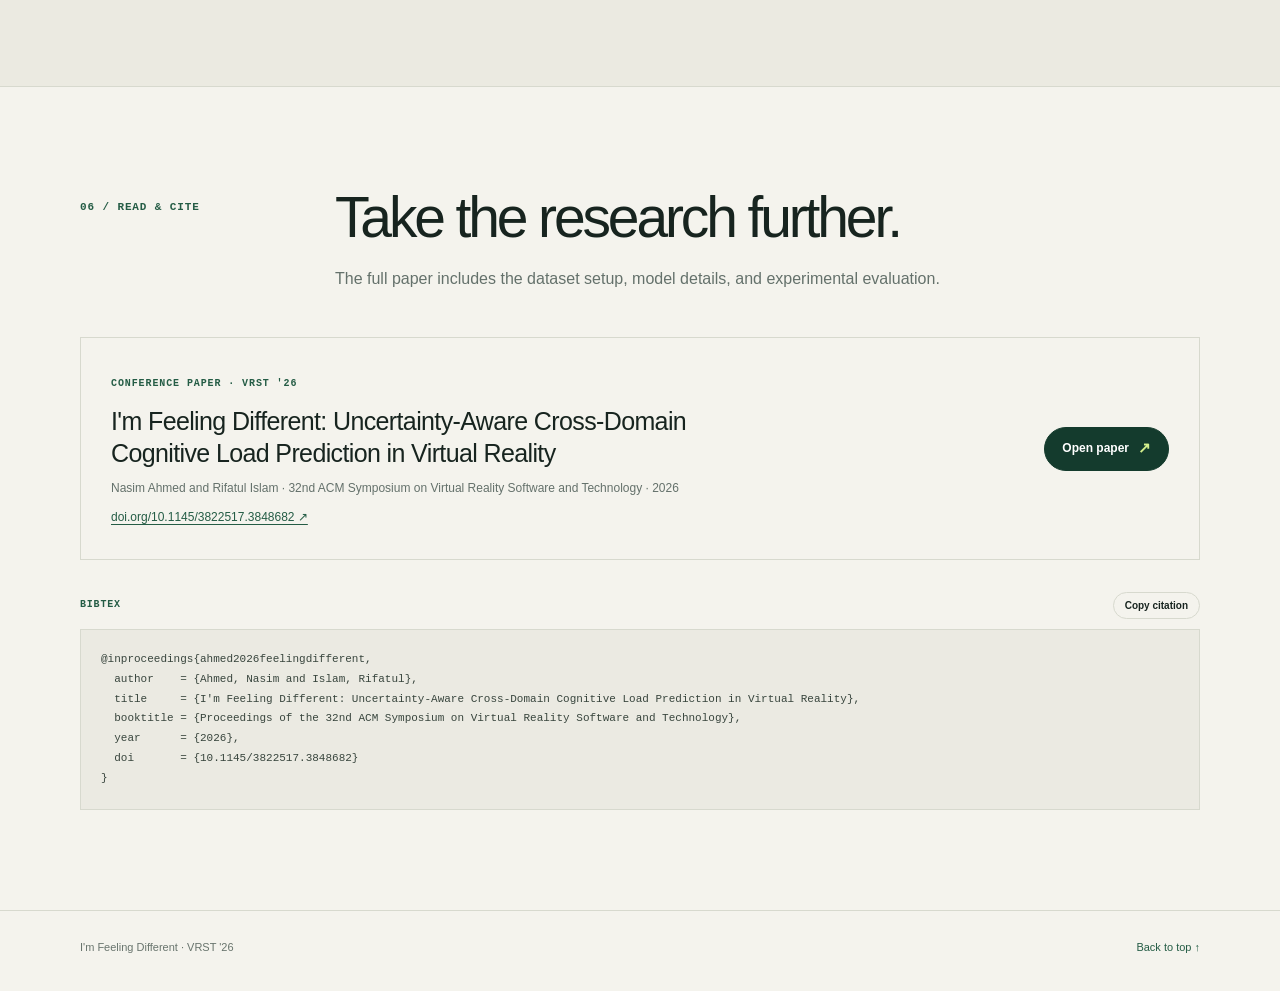
==== commit 84a2736c: "Use sans-serif display typography Co-authored-by: Copilot <223556219+Copilot@users.noreply.github.co" ====
--- a/publications/VRST2026/I-am-feeling-differnt/index.html
+++ b/publications/VRST2026/I-am-feeling-differnt/index.html
@@ -18,7 +18,7 @@
       --green-dark: #143b2d;
       --lime: #d4ef8c;
       --orange: #e7a36c;
-      --serif: Georgia, serif;
+      --display: "Segoe UI", "Helvetica Neue", Arial, sans-serif;
       --sans: "Segoe UI", "Helvetica Neue", Arial, sans-serif;
       --mono: "Cascadia Code", "SFMono-Regular", Consolas, monospace;
       --content: 1120px;
@@ -76,7 +76,7 @@
       border-radius: 50%;
       background: var(--green-dark);
       color: var(--lime);
-      font-family: var(--serif);
+      font-family: var(--display);
       font-size: 15px;
       font-weight: 400;
       letter-spacing: -.08em;
@@ -119,7 +119,7 @@
     .hero h1 {
       max-width: 860px;
       margin: 16px 0 12px;
-      font-family: var(--serif);
+      font-family: var(--display);
       font-size: clamp(30px, 4vw, 48px);
       font-weight: 400;
       letter-spacing: -.045em;
@@ -218,7 +218,7 @@
     .metric-value {
       display: block;
       color: var(--green);
-      font-family: var(--serif);
+      font-family: var(--display);
       font-size: 39px;
       letter-spacing: -.05em;
       line-height: 1.1;
@@ -251,7 +251,7 @@
     .section h2 {
       max-width: 760px;
       margin: 0;
-      font-family: var(--serif);
+      font-family: var(--display);
       font-size: clamp(34px, 5vw, 57px);
       font-weight: 400;
       letter-spacing: -.055em;
@@ -291,7 +291,7 @@
     }
     .abstract-aside p {
       margin: 11px 0 0;
-      font-family: var(--serif);
+      font-family: var(--display);
       font-size: 25px;
       letter-spacing: -.025em;
       line-height: 1.38;
@@ -367,7 +367,7 @@
     }
     .results-callout .big-number {
       color: var(--lime);
-      font-family: var(--serif);
+      font-family: var(--display);
       font-size: clamp(53px, 8vw, 88px);
       letter-spacing: -.065em;
       line-height: 1;
@@ -399,7 +399,7 @@
       border: 1px solid rgb(255 255 255 / 17%);
     }
     .finding .finding-num { color: var(--lime); font-family: var(--mono); font-size: 10px; }
-    .finding h3 { margin: 12px 0 6px; font-family: var(--serif); font-size: 20px; font-weight: 400; }
+    .finding h3 { margin: 12px 0 6px; font-family: var(--display); font-size: 20px; font-weight: 400; }
     .finding p { margin: 0; color: #c3d0c4; font-size: 11px; line-height: 1.7; }
 
     .attention-context {
@@ -422,7 +422,7 @@
     .uncertainty-copy .eyebrow { font-size: 10px; }
     .uncertainty-copy h3 {
       margin: 18px 0 12px;
-      font-family: var(--serif);
+      font-family: var(--display);
       font-size: 32px;
       font-weight: 400;
       letter-spacing: -.04em;
@@ -436,7 +436,7 @@
     .uncertainty-stat strong {
       display: block;
       color: var(--green);
-      font-family: var(--serif);
+      font-family: var(--display);
       font-size: 45px;
       font-weight: 400;
       letter-spacing: -.06em;
@@ -463,7 +463,7 @@
     .paper-card h3 {
       max-width: 670px;
       margin: 10px 0 9px;
-      font-family: var(--serif);
+      font-family: var(--display);
       font-size: 25px;
       font-weight: 400;
       letter-spacing: -.025em;
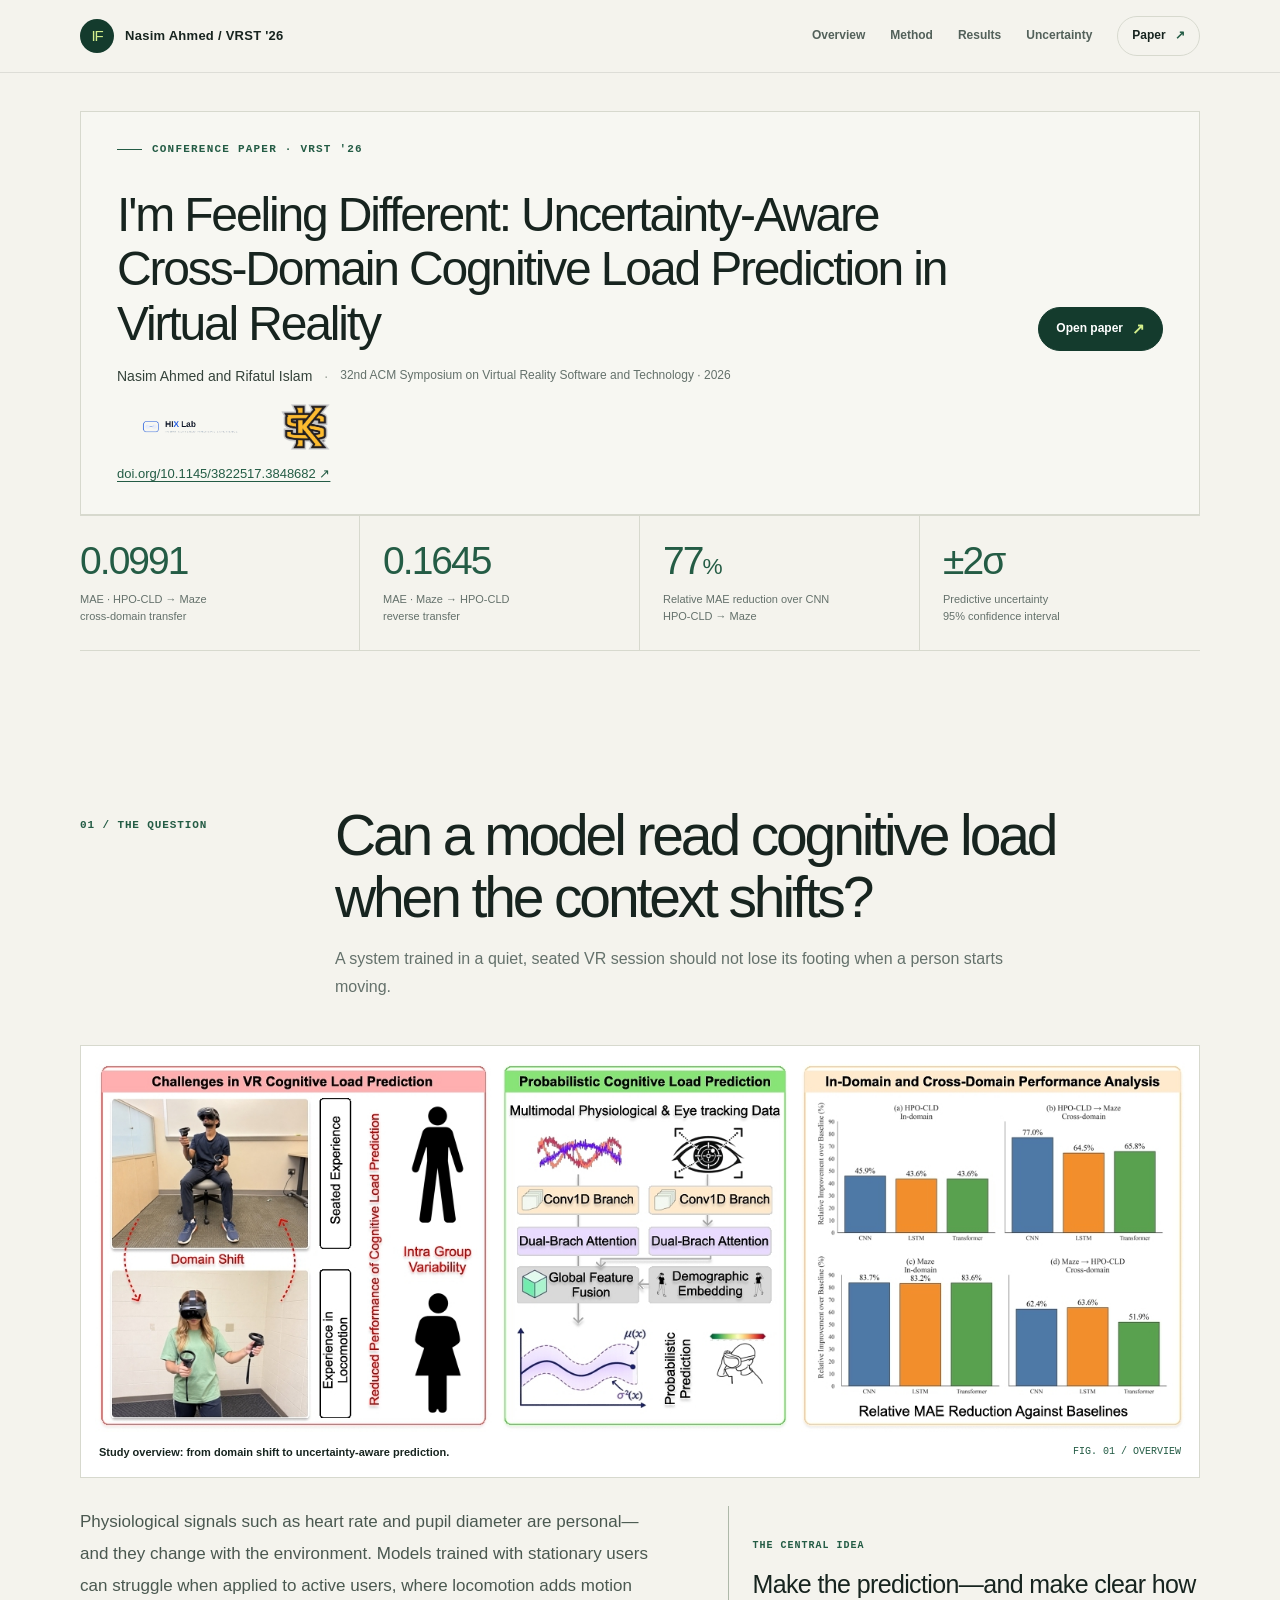
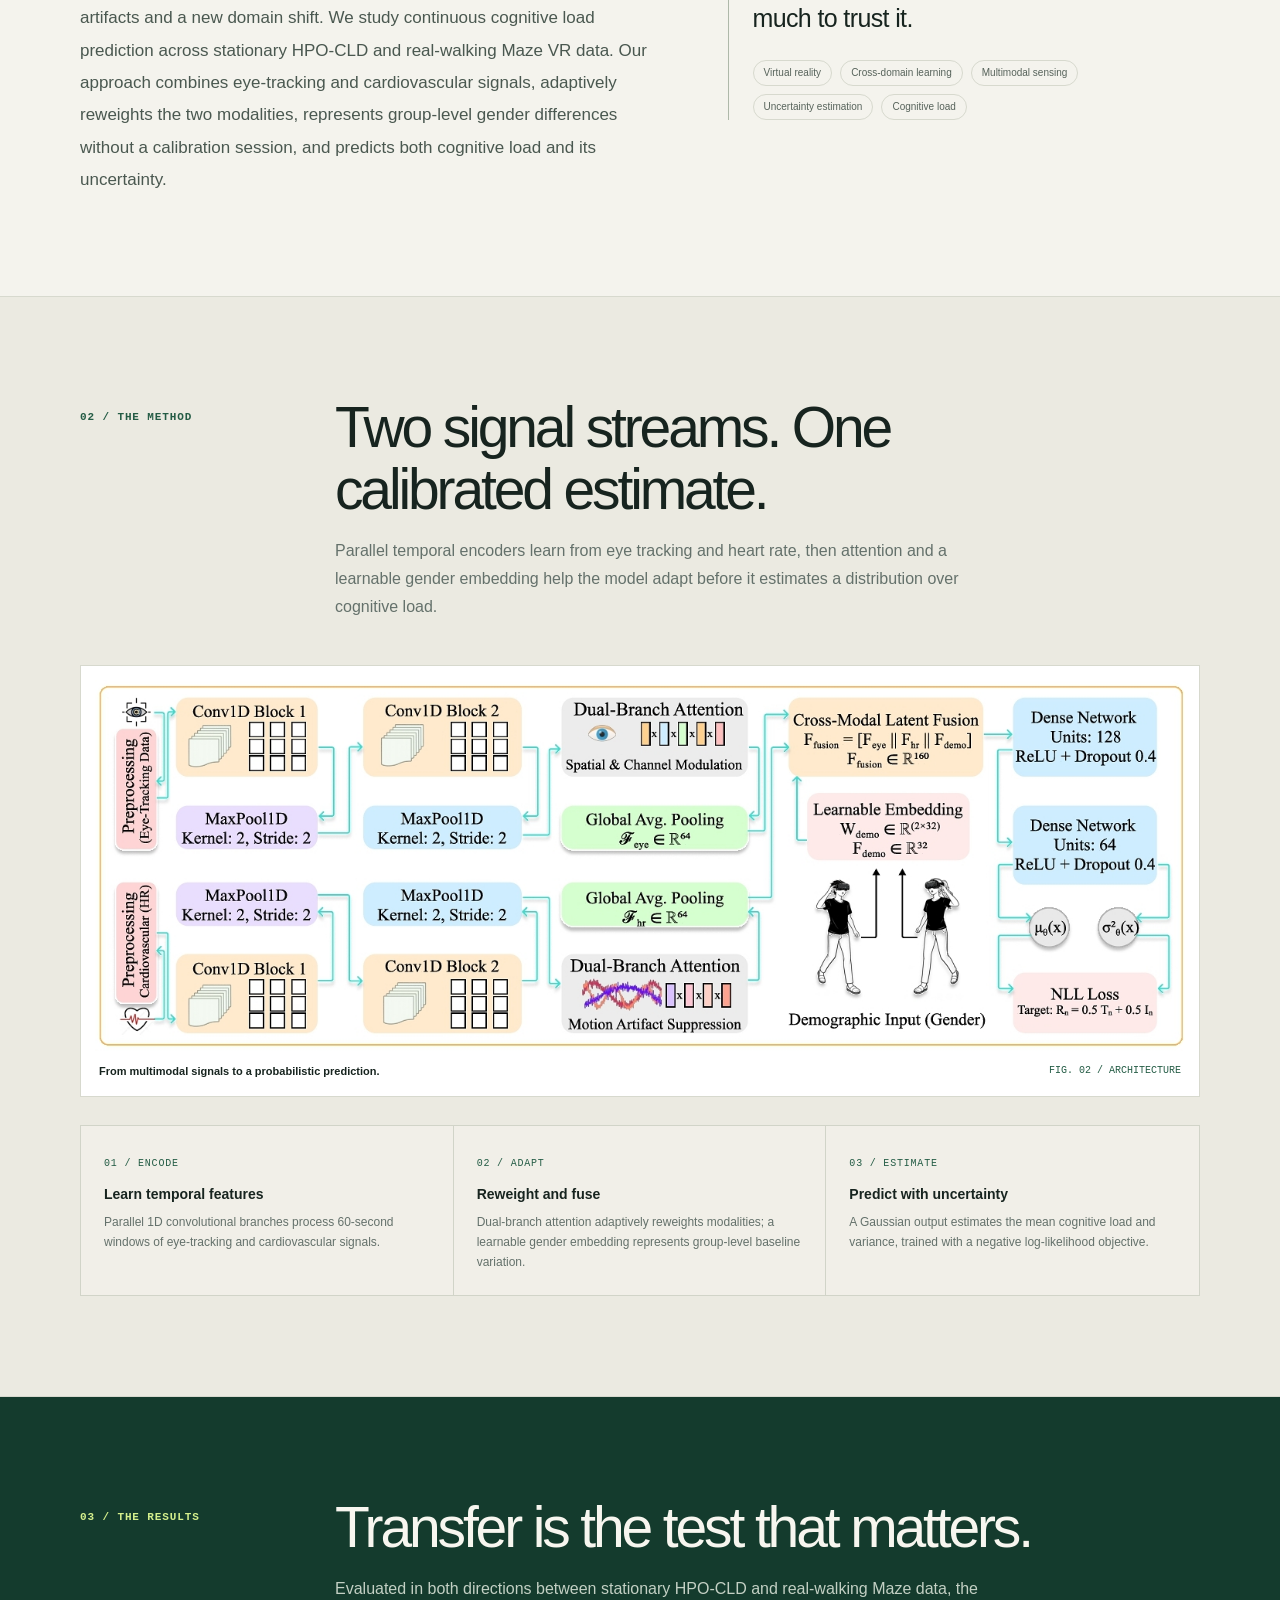
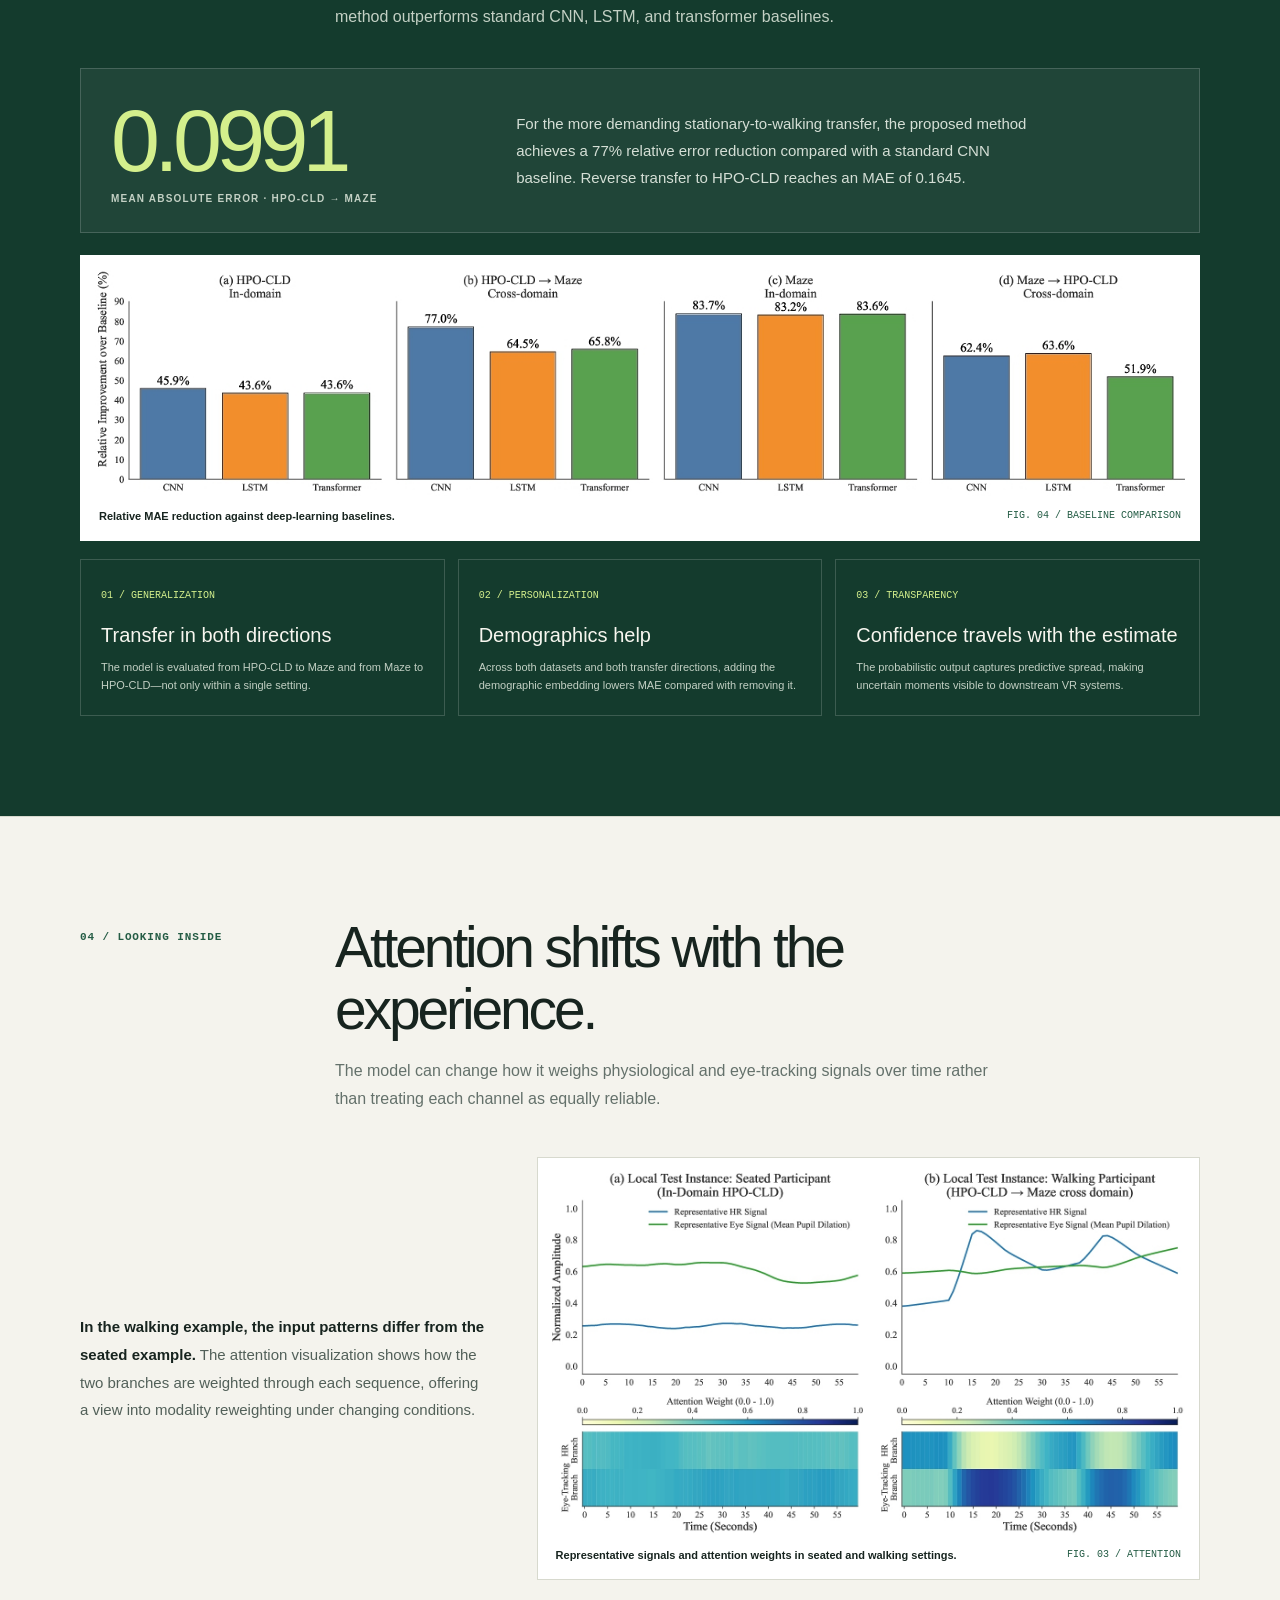
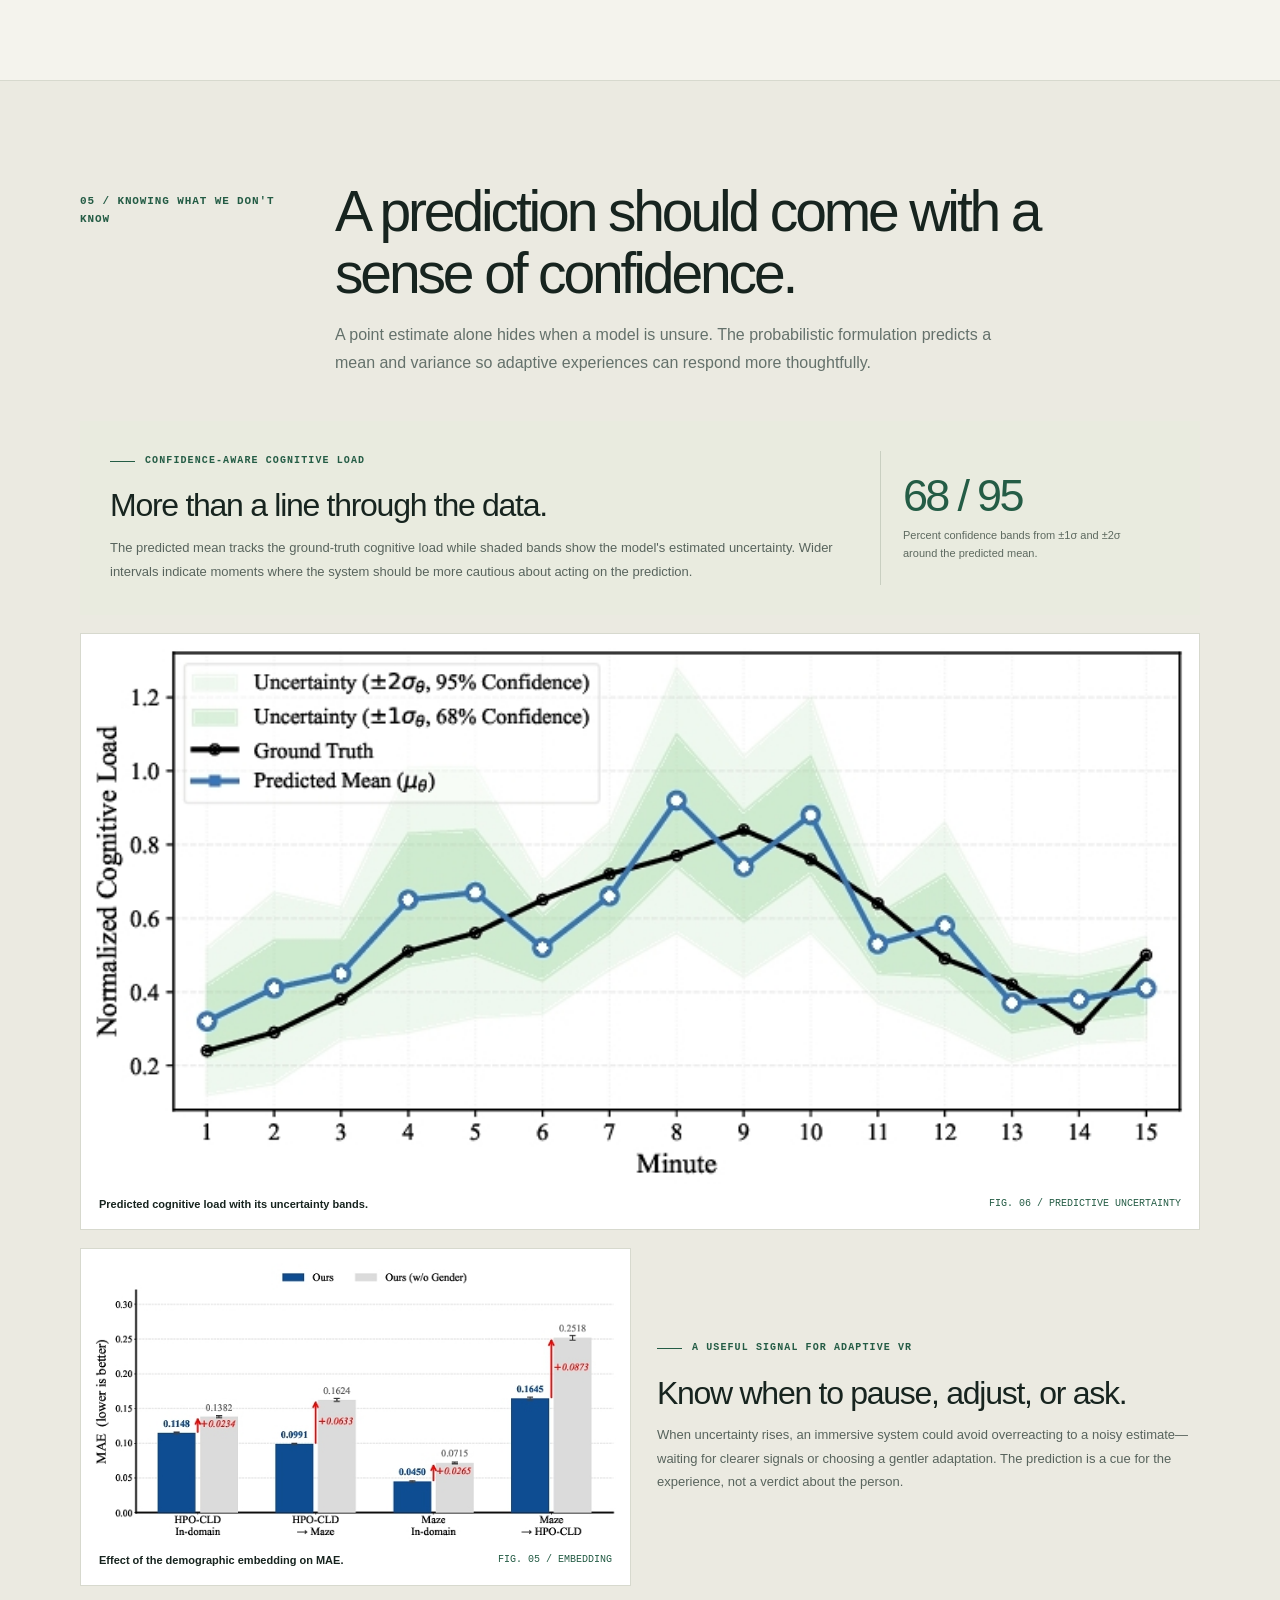
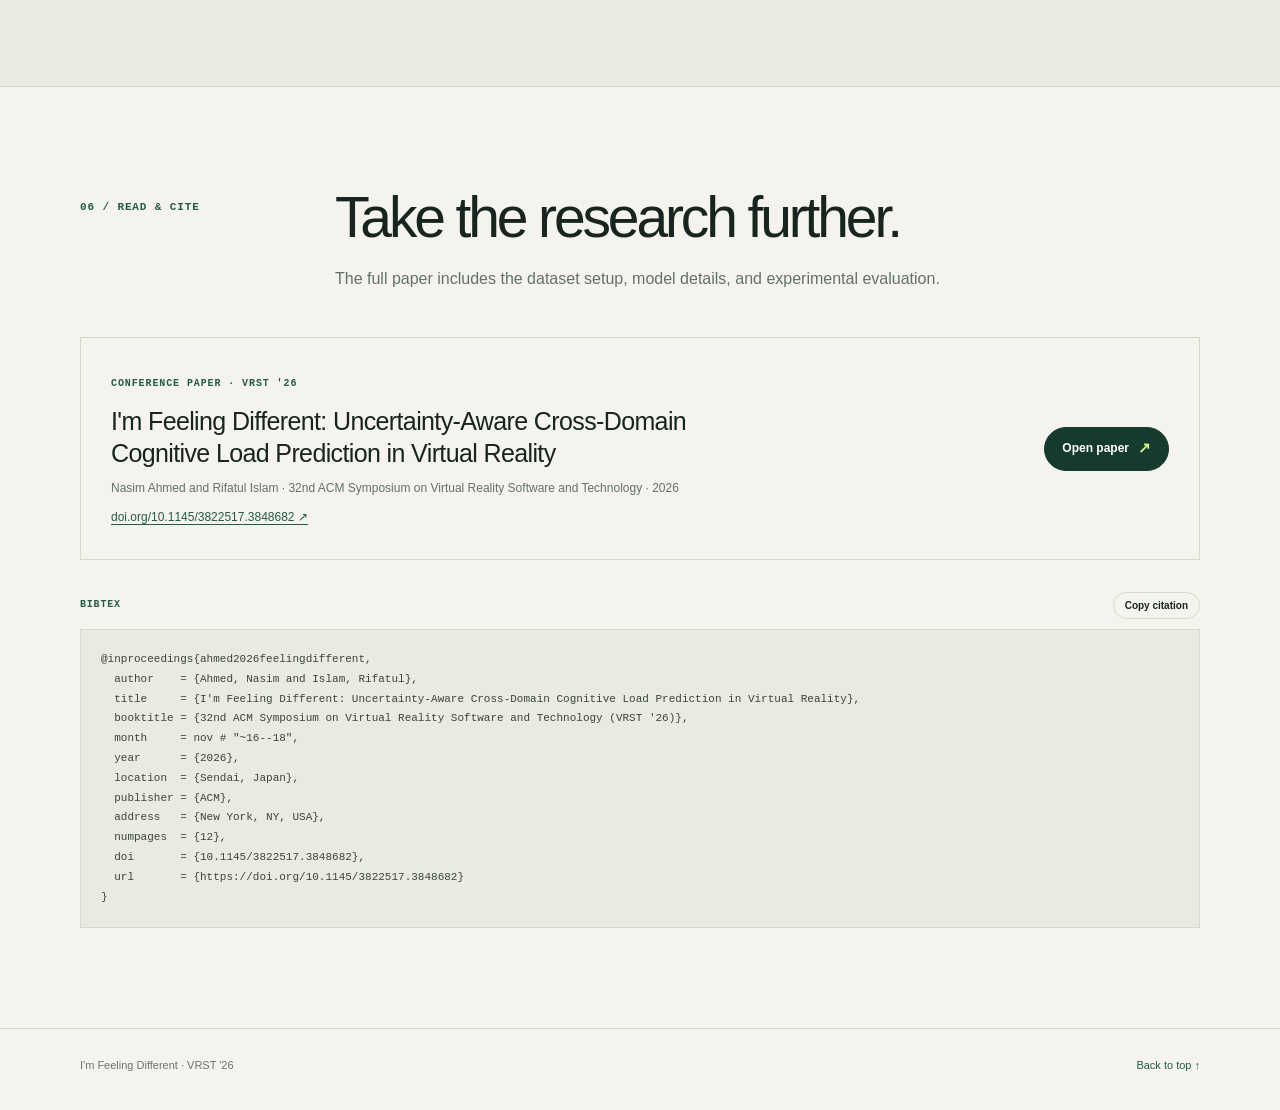
==== commit 999fa65d: "Correct VRST BibTeX metadata Co-authored-by: Copilot <223556219+Copilot@users.noreply.github.com>" ====
--- a/publications/VRST2026/I-am-feeling-differnt/index.html
+++ b/publications/VRST2026/I-am-feeling-differnt/index.html
@@ -831,9 +831,15 @@
         <pre id="citation">@inproceedings{ahmed2026feelingdifferent,
   author    = {Ahmed, Nasim and Islam, Rifatul},
   title     = {I'm Feeling Different: Uncertainty-Aware Cross-Domain Cognitive Load Prediction in Virtual Reality},
-  booktitle = {Proceedings of the 32nd ACM Symposium on Virtual Reality Software and Technology},
+  booktitle = {32nd ACM Symposium on Virtual Reality Software and Technology (VRST '26)},
+  month     = nov # "~16--18",
   year      = {2026},
-  doi       = {10.1145/3822517.3848682}
+  location  = {Sendai, Japan},
+  publisher = {ACM},
+  address   = {New York, NY, USA},
+  numpages  = {12},
+  doi       = {10.1145/3822517.3848682},
+  url       = {https://doi.org/10.1145/3822517.3848682}
 }</pre>
       </div>
     </section>
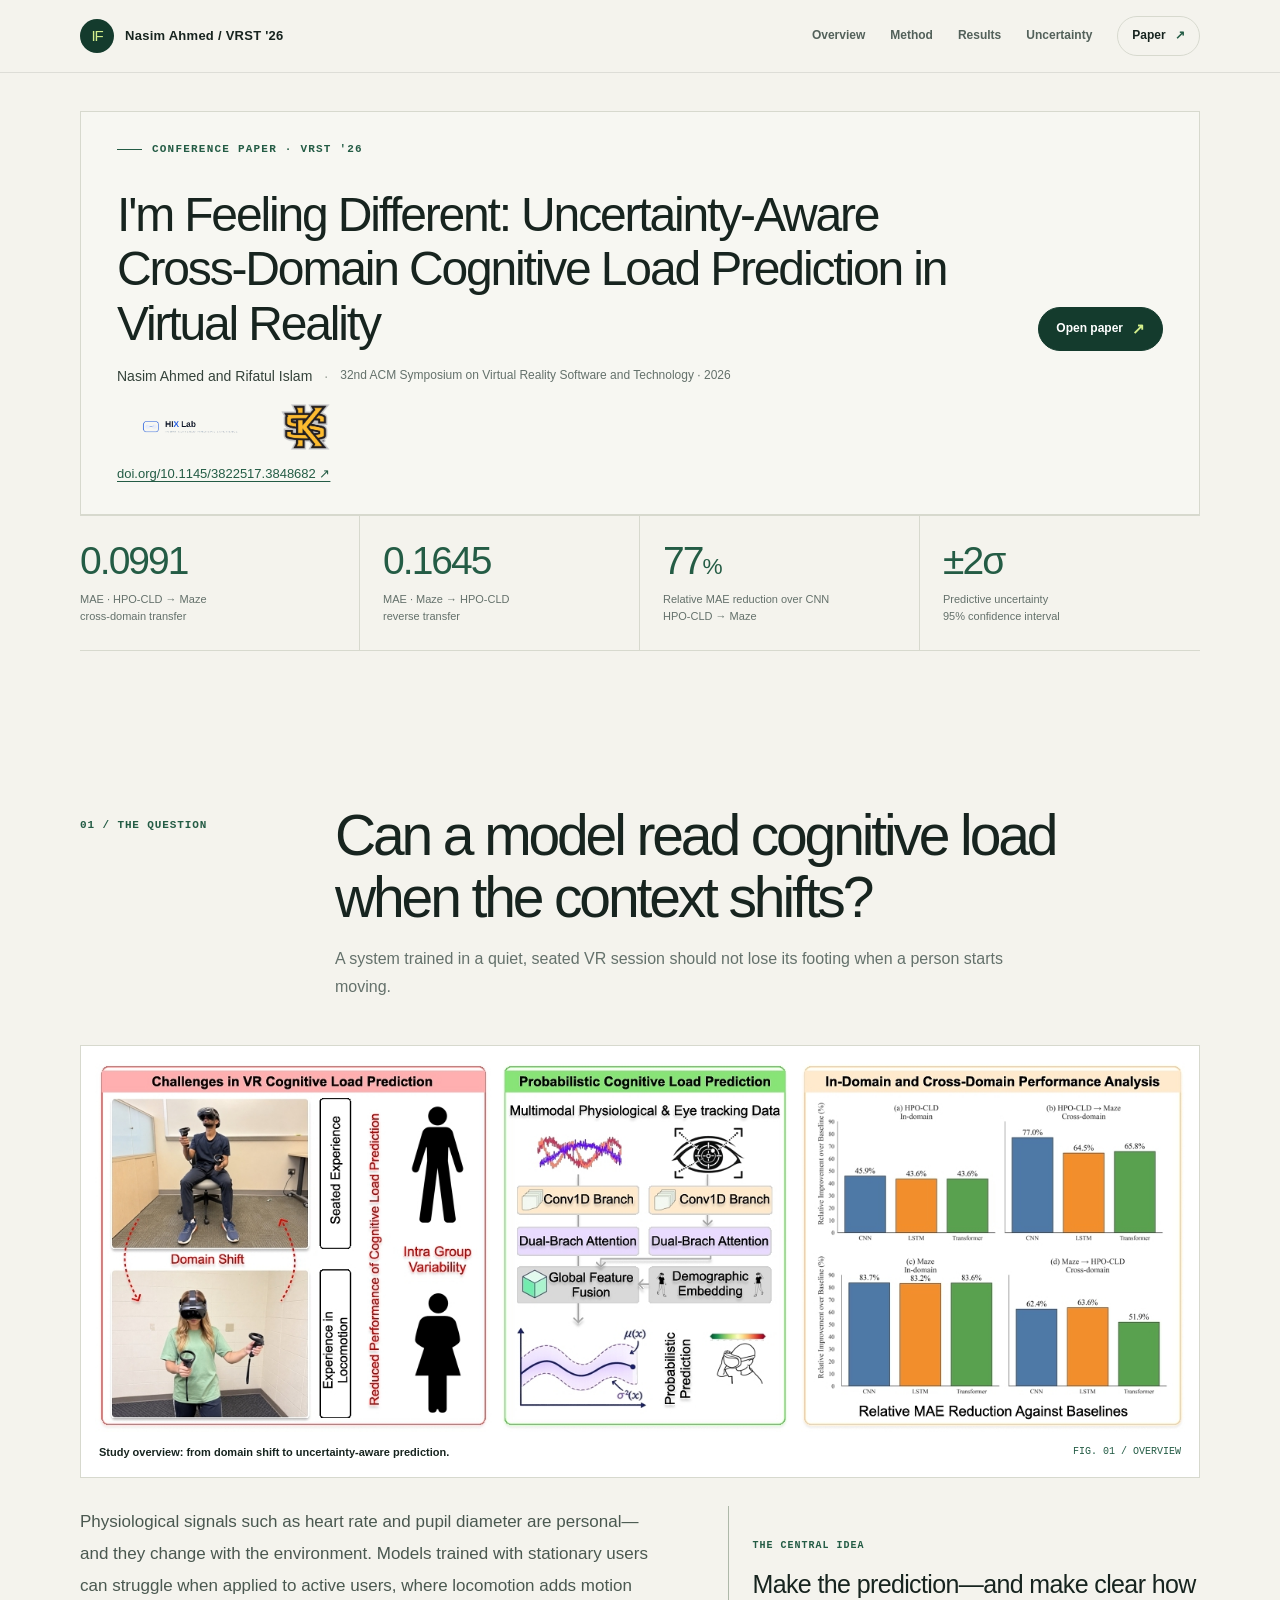
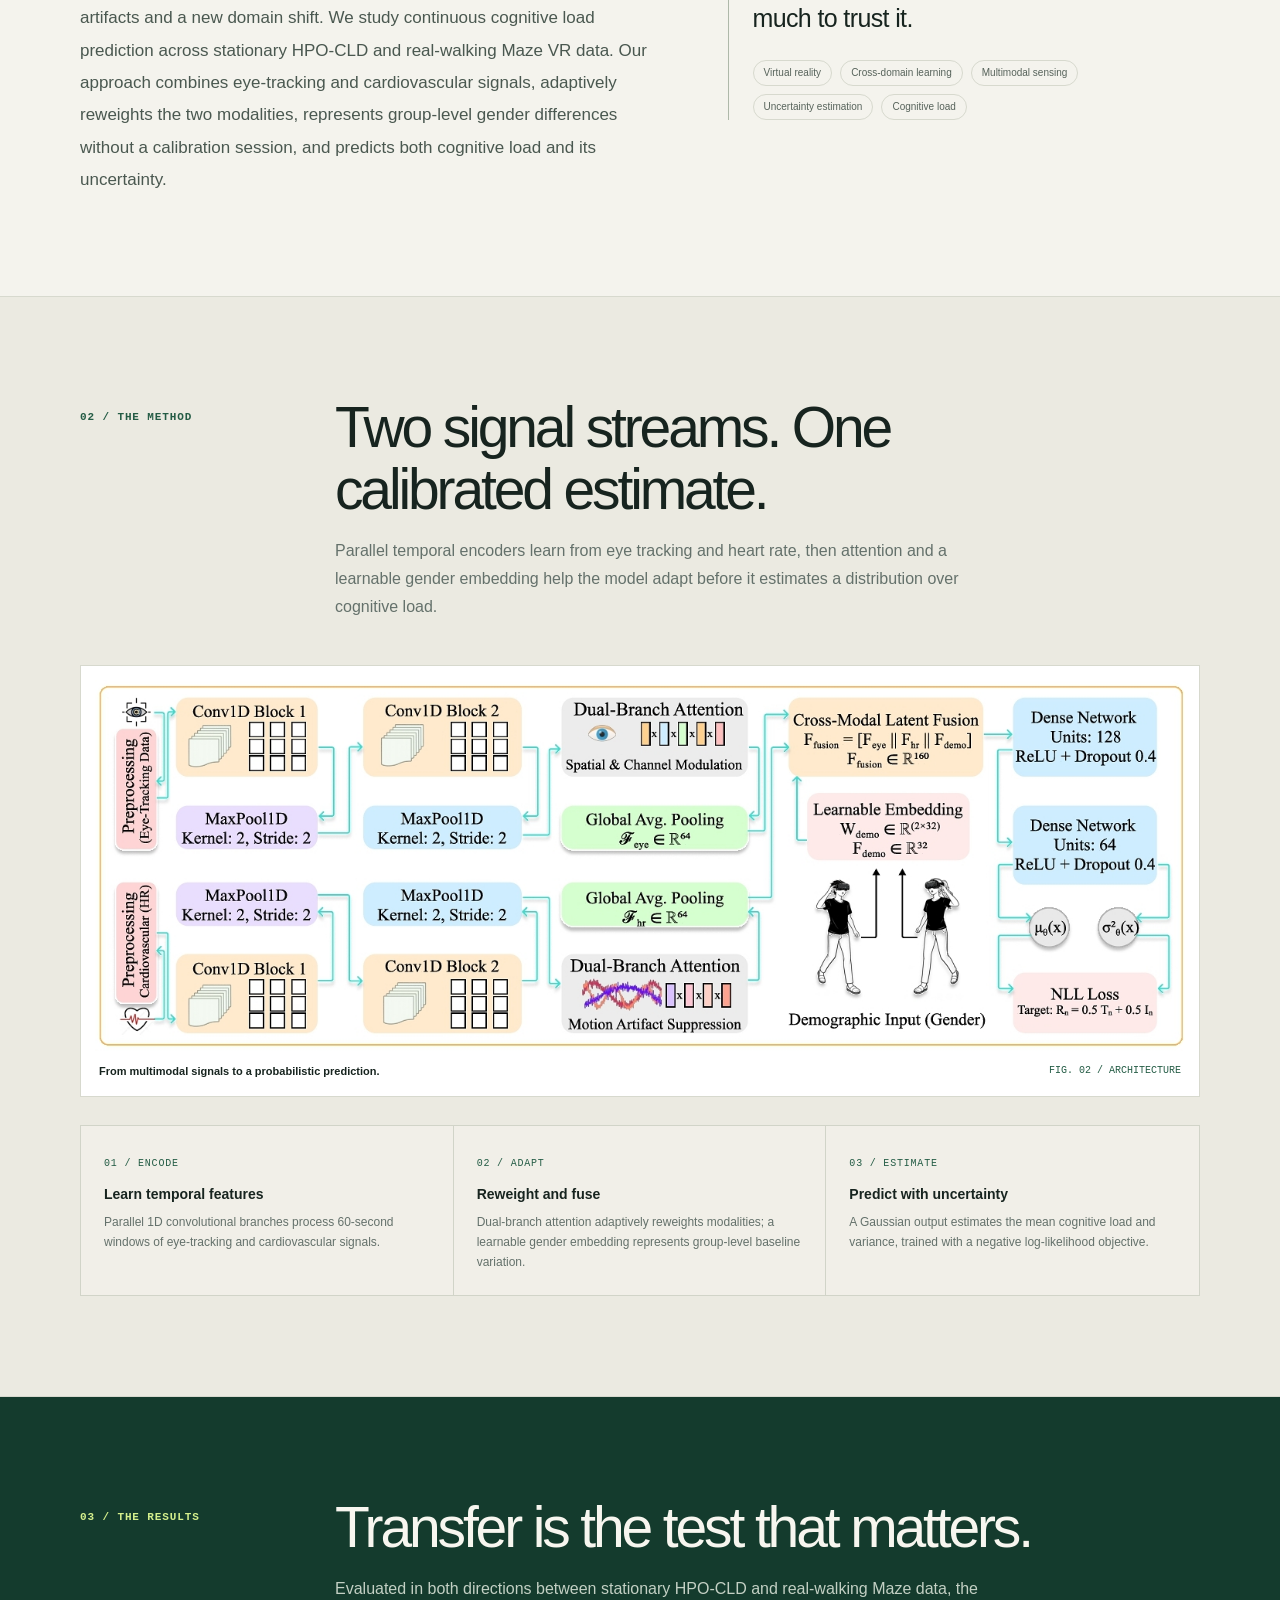
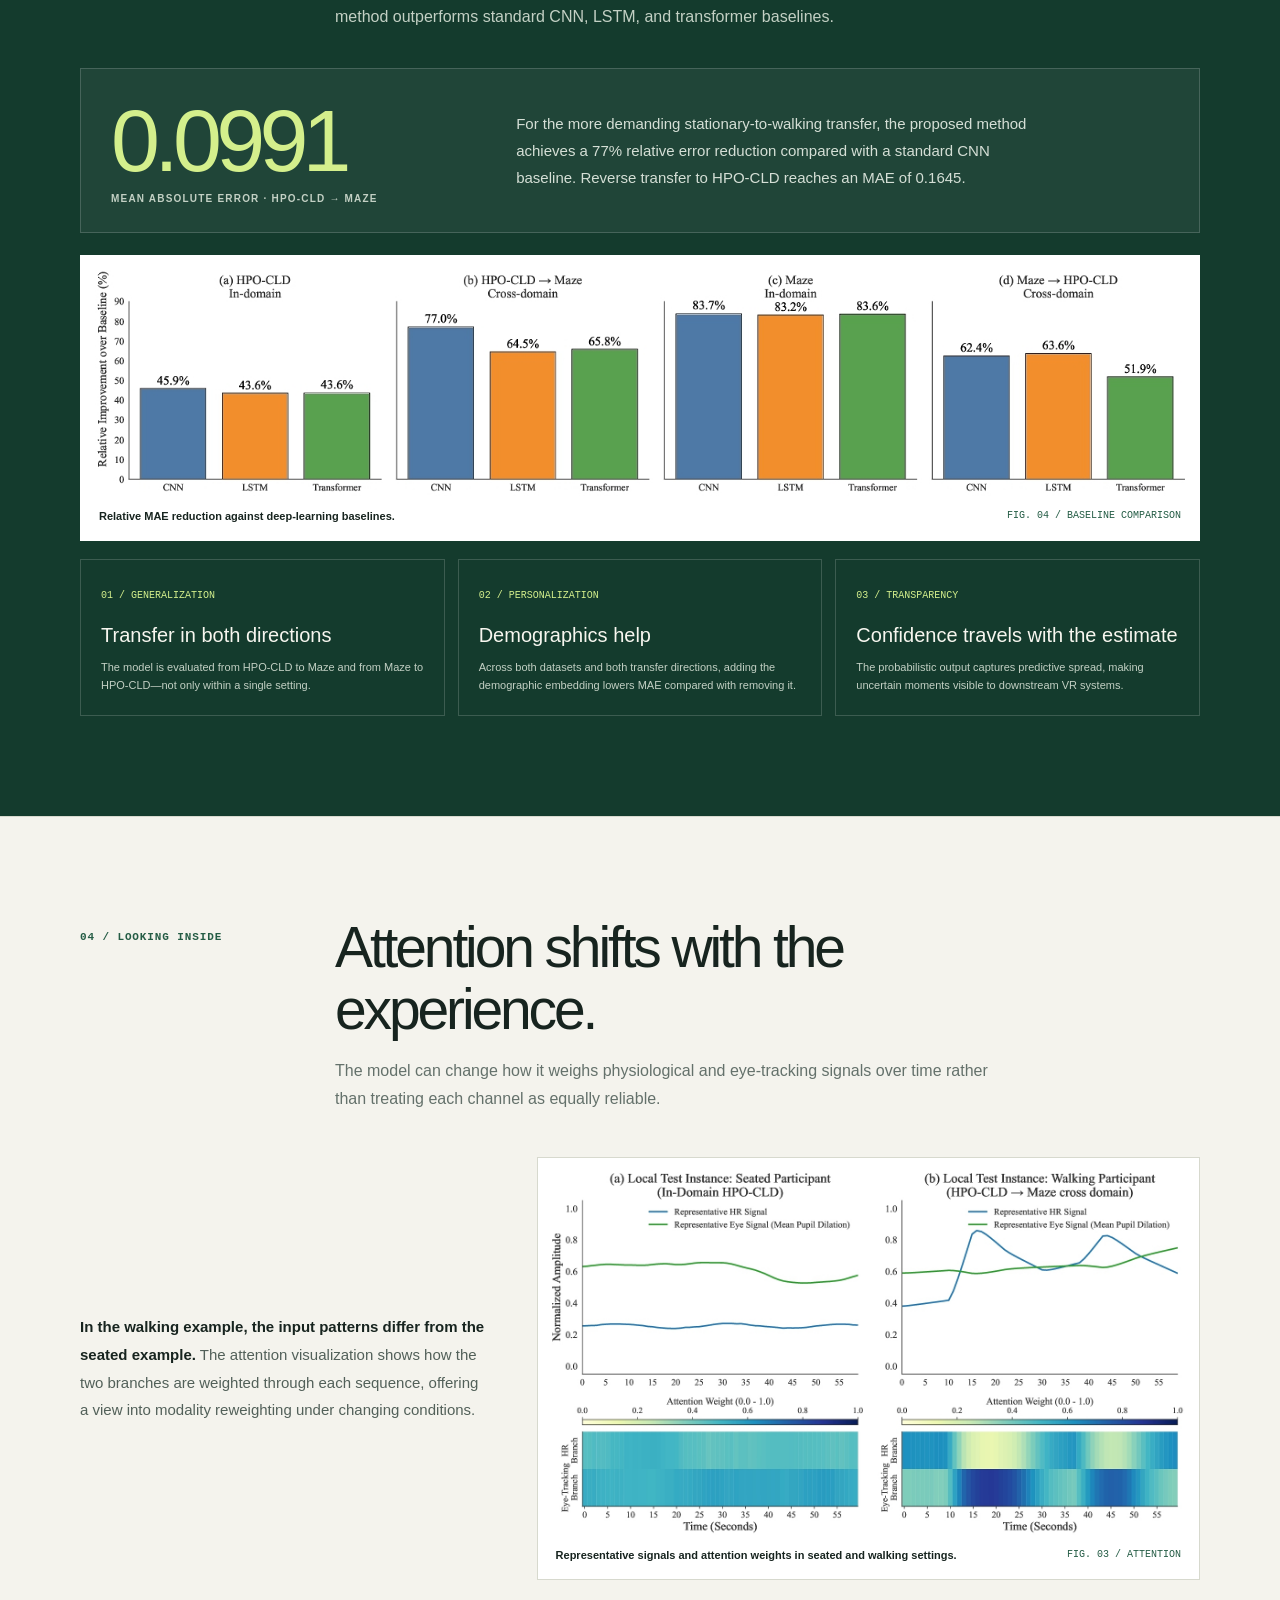
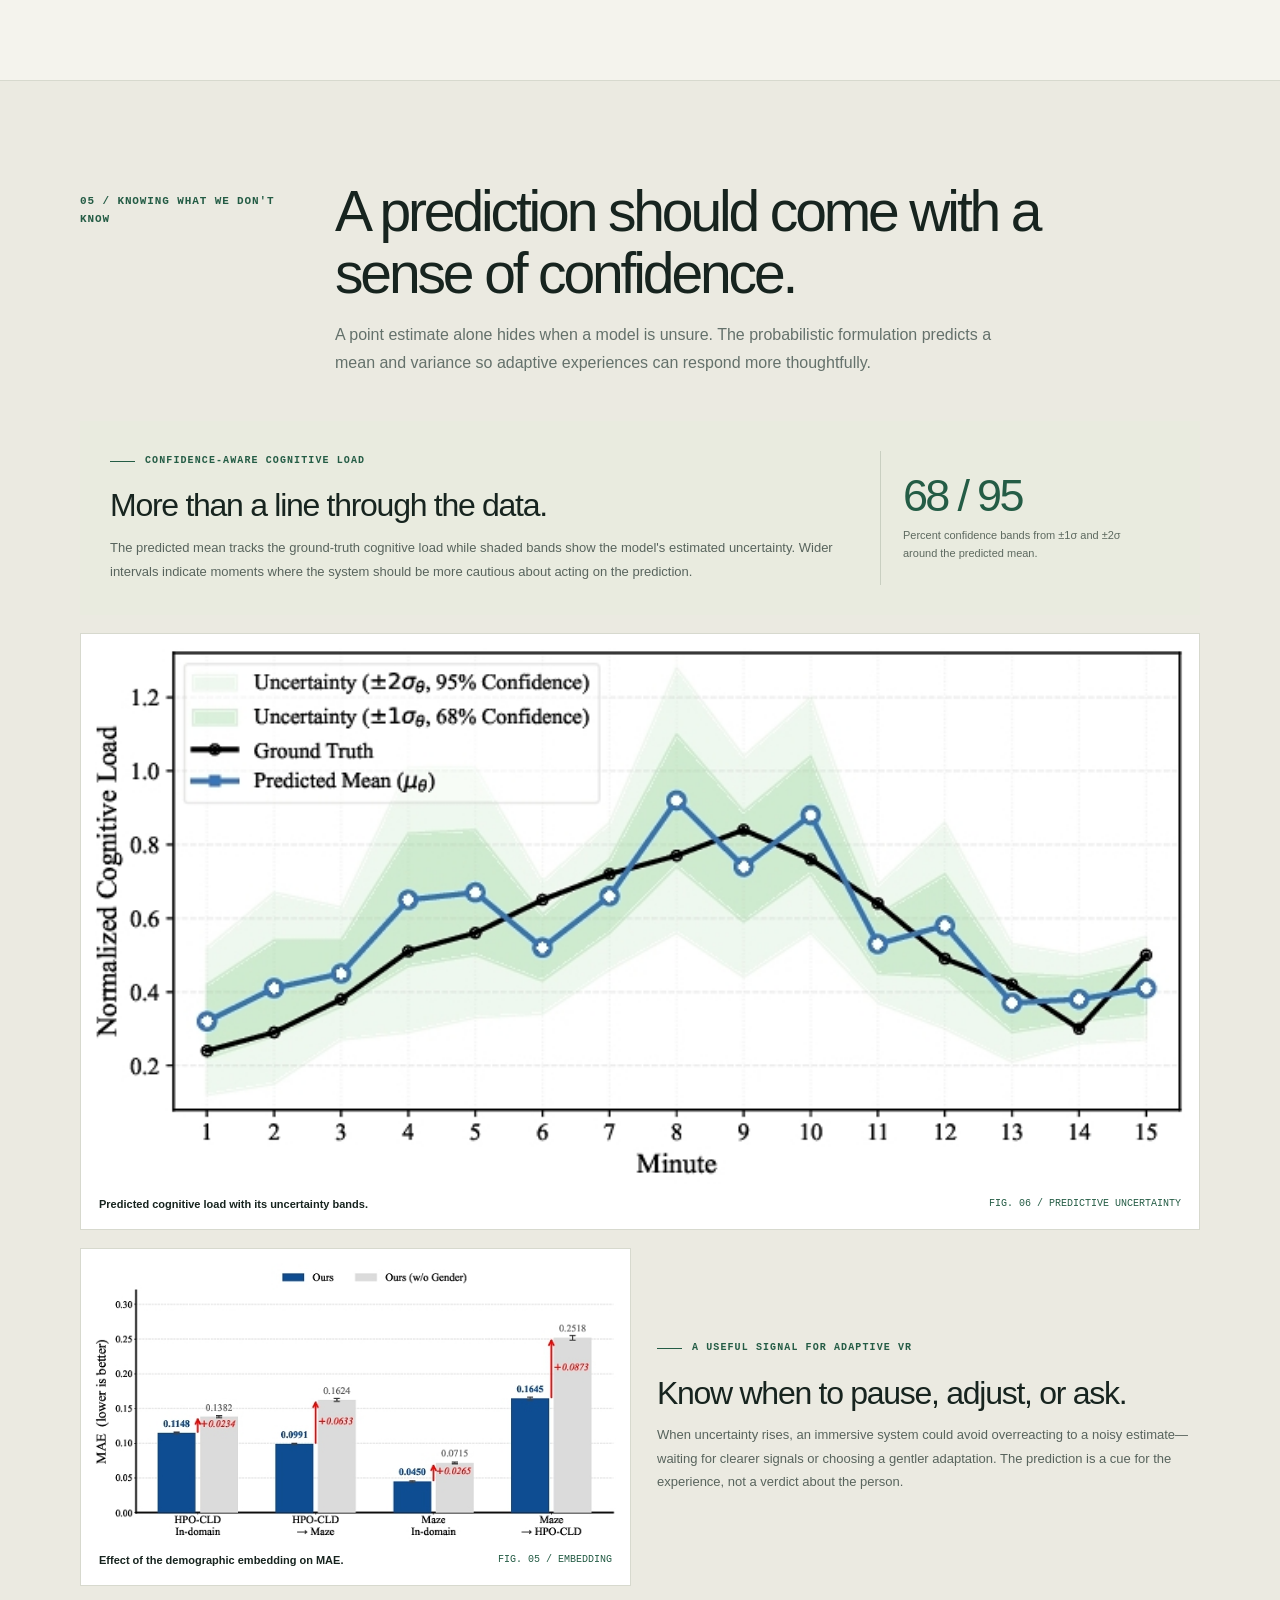
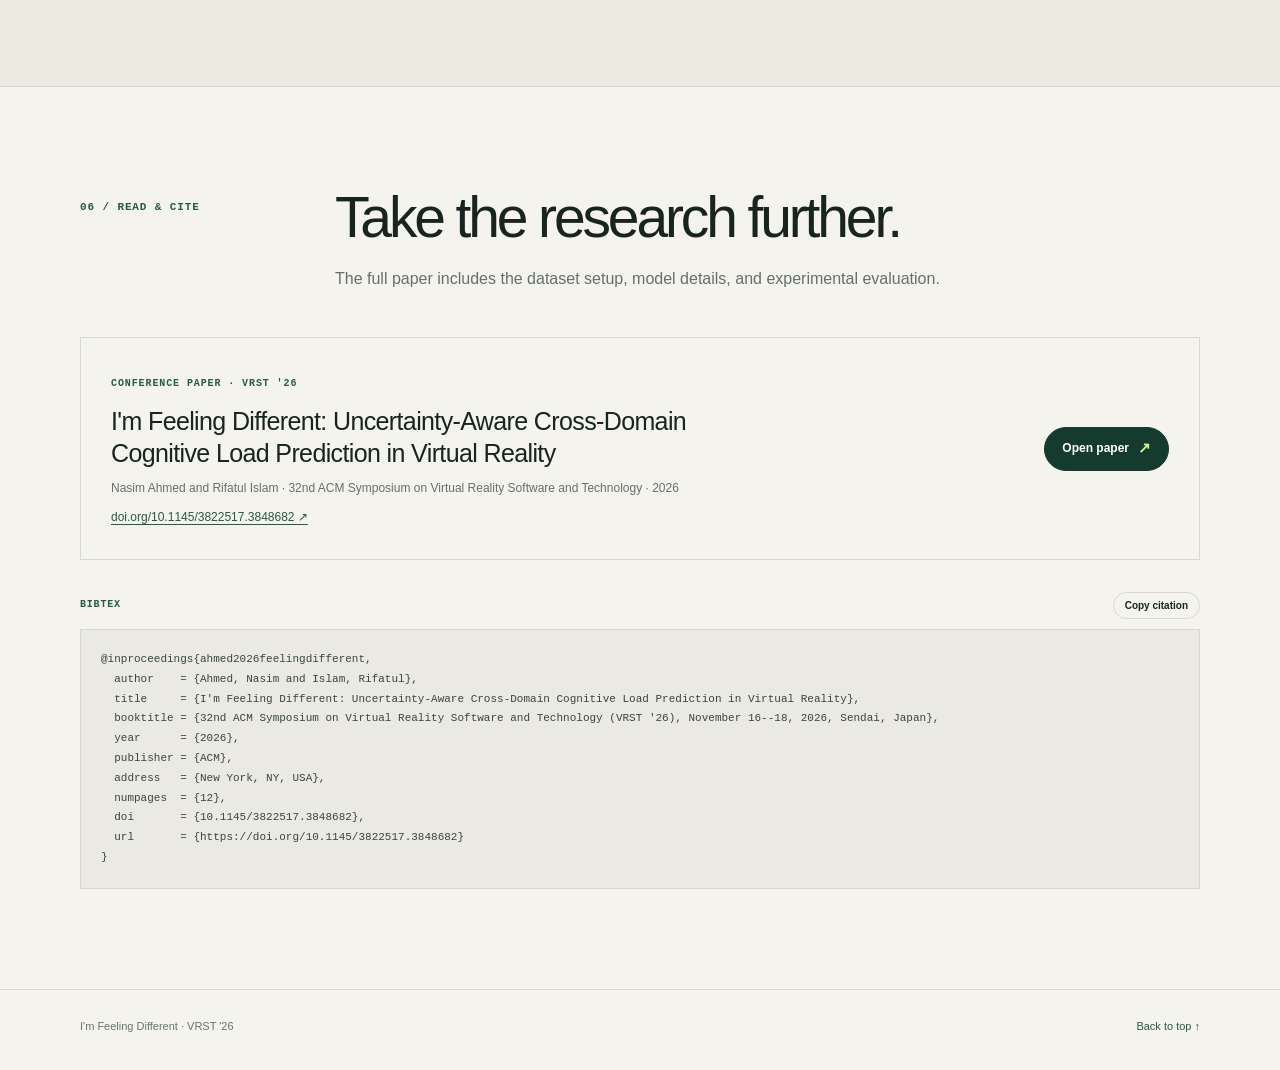
==== commit 8e54ea5f: "Show full VRST event details in BibTeX Co-authored-by: Copilot <223556219+Copilot@users.noreply.gith" ====
--- a/publications/VRST2026/I-am-feeling-differnt/index.html
+++ b/publications/VRST2026/I-am-feeling-differnt/index.html
@@ -831,10 +831,8 @@
         <pre id="citation">@inproceedings{ahmed2026feelingdifferent,
   author    = {Ahmed, Nasim and Islam, Rifatul},
   title     = {I'm Feeling Different: Uncertainty-Aware Cross-Domain Cognitive Load Prediction in Virtual Reality},
-  booktitle = {32nd ACM Symposium on Virtual Reality Software and Technology (VRST '26)},
-  month     = nov # "~16--18",
+  booktitle = {32nd ACM Symposium on Virtual Reality Software and Technology (VRST '26), November 16--18, 2026, Sendai, Japan},
   year      = {2026},
-  location  = {Sendai, Japan},
   publisher = {ACM},
   address   = {New York, NY, USA},
   numpages  = {12},
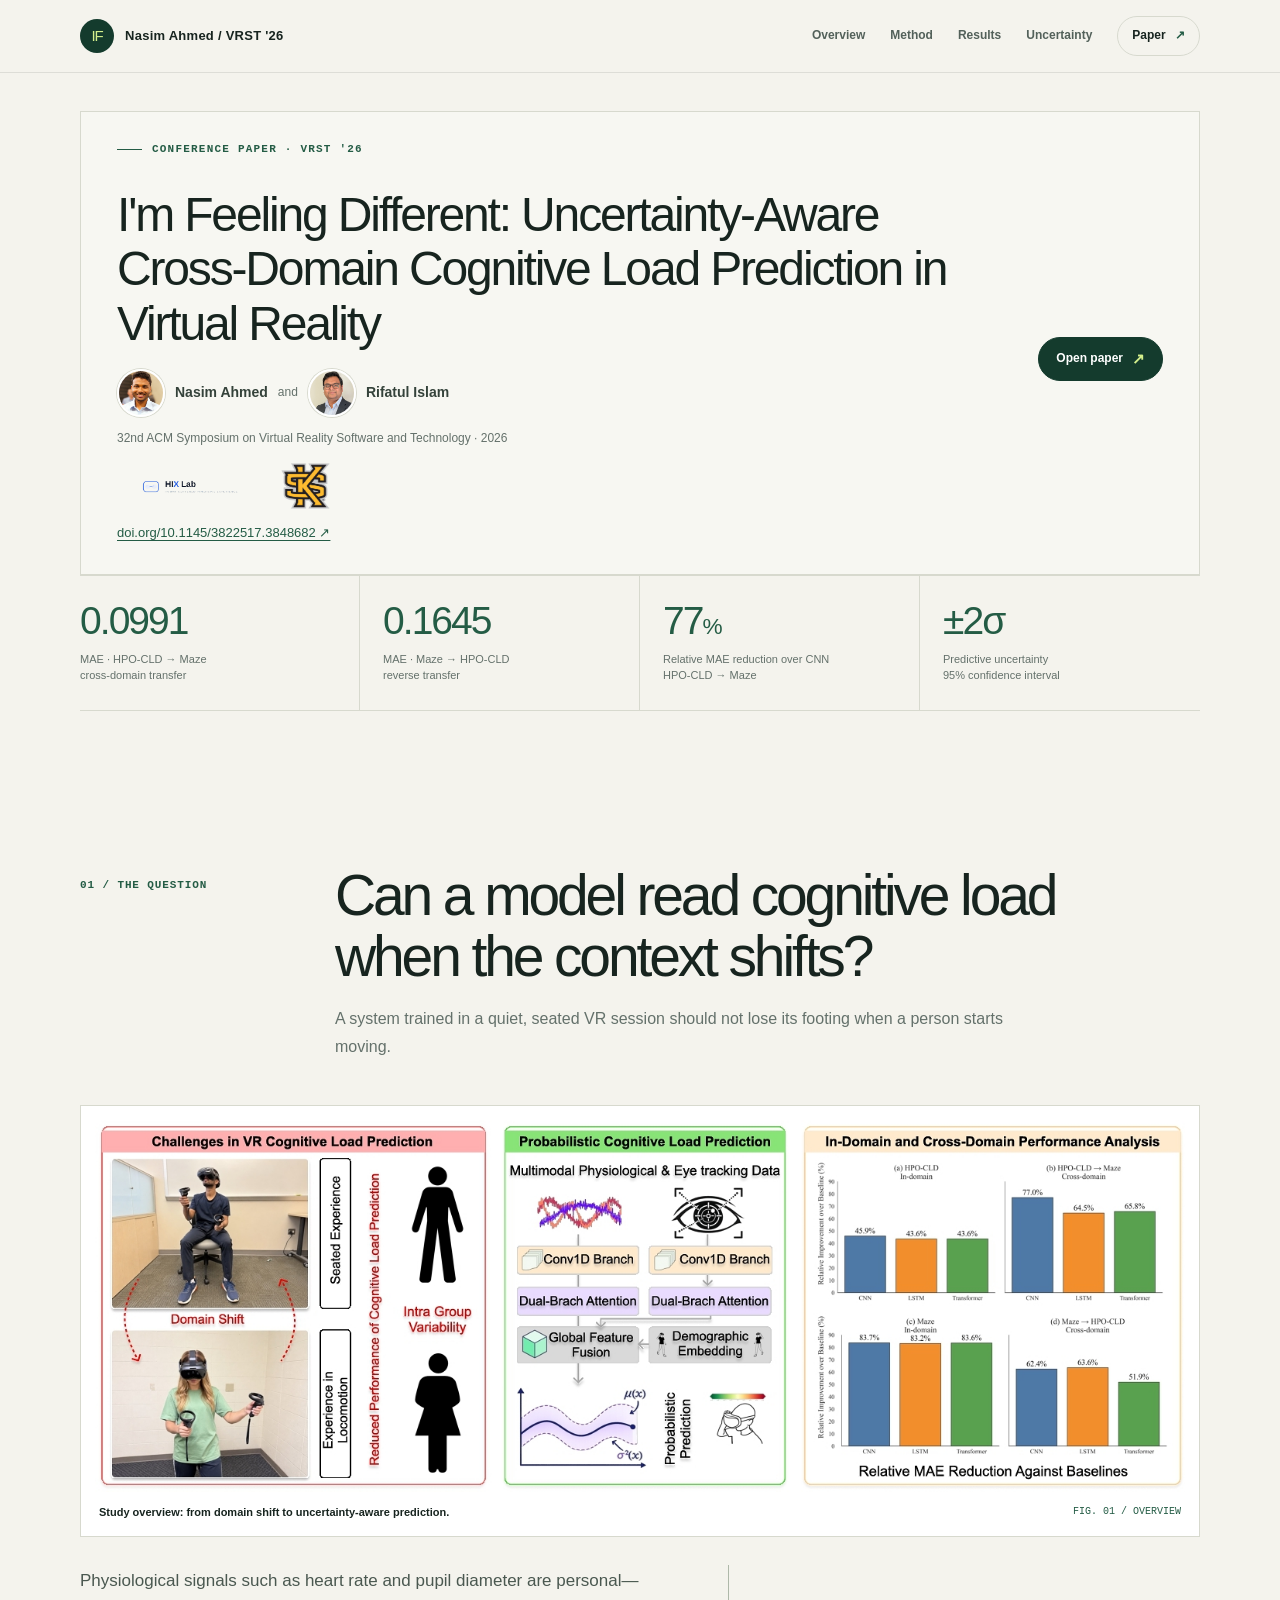
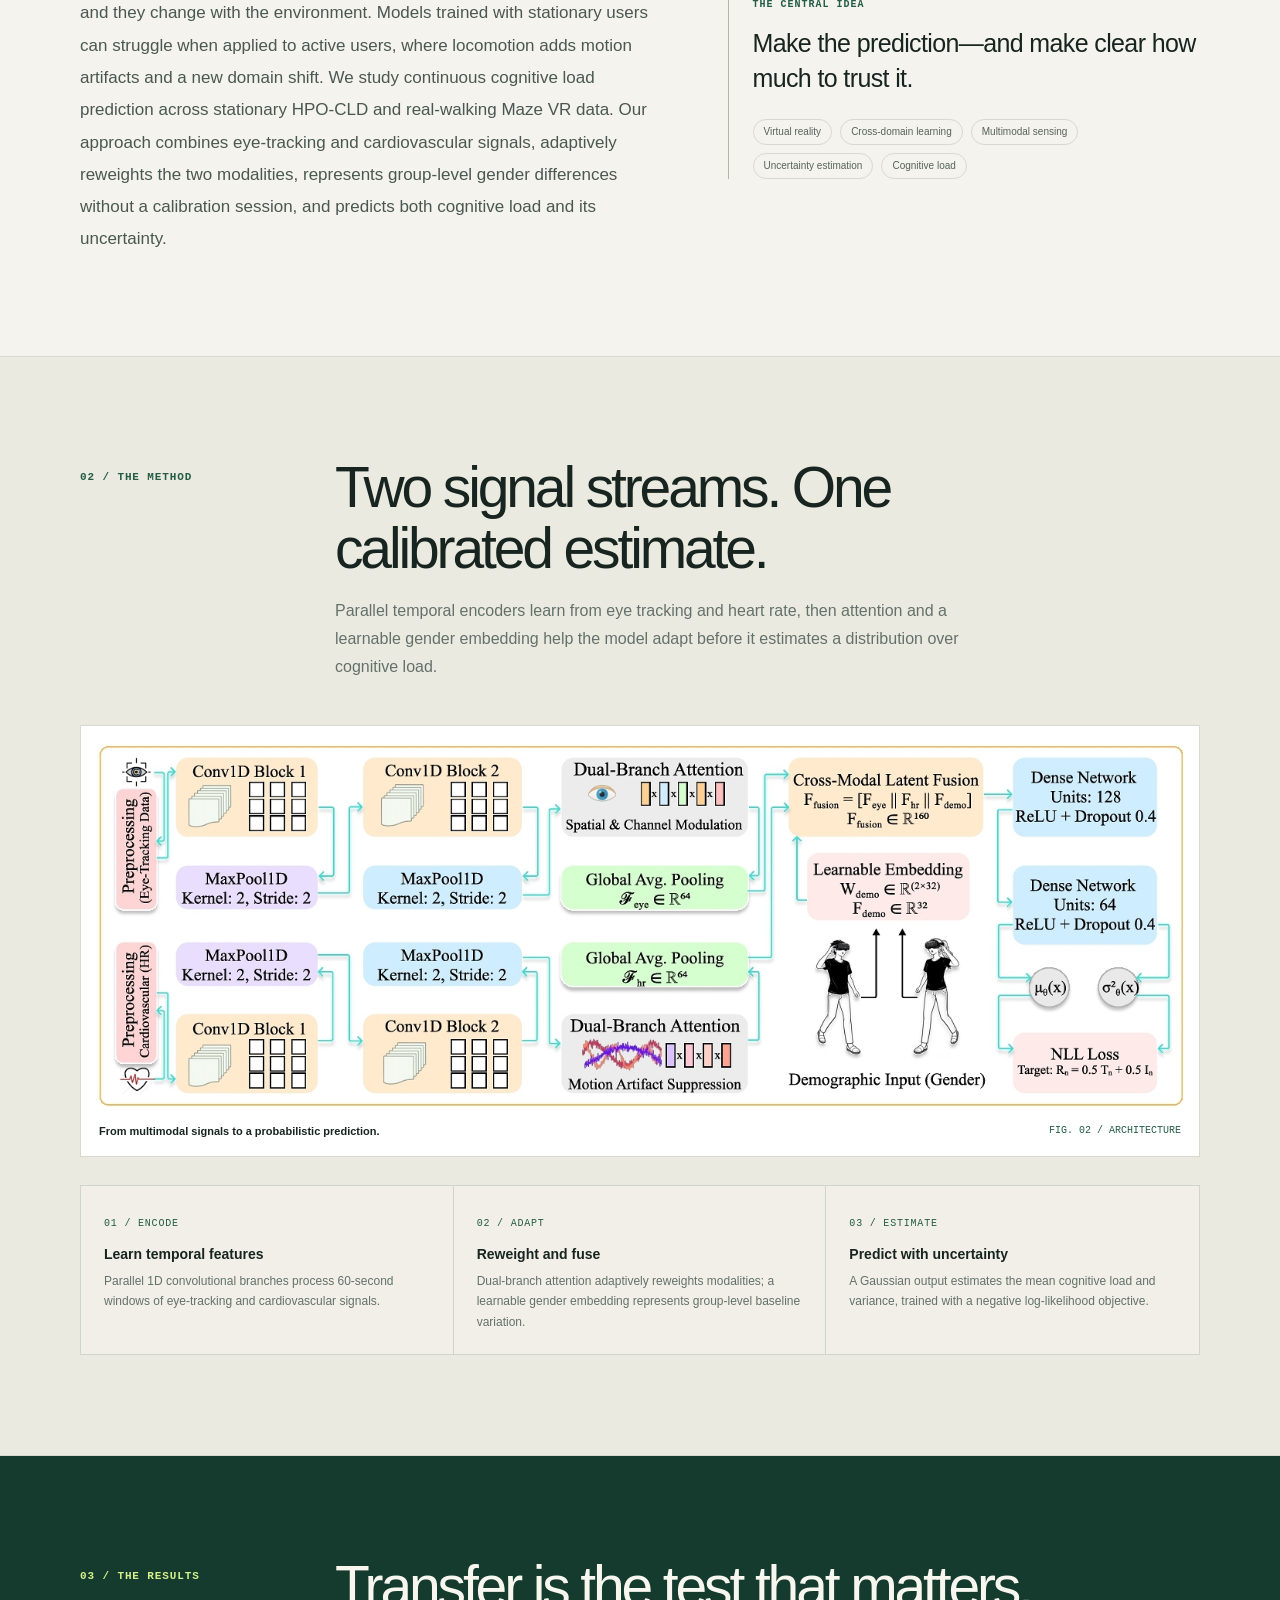
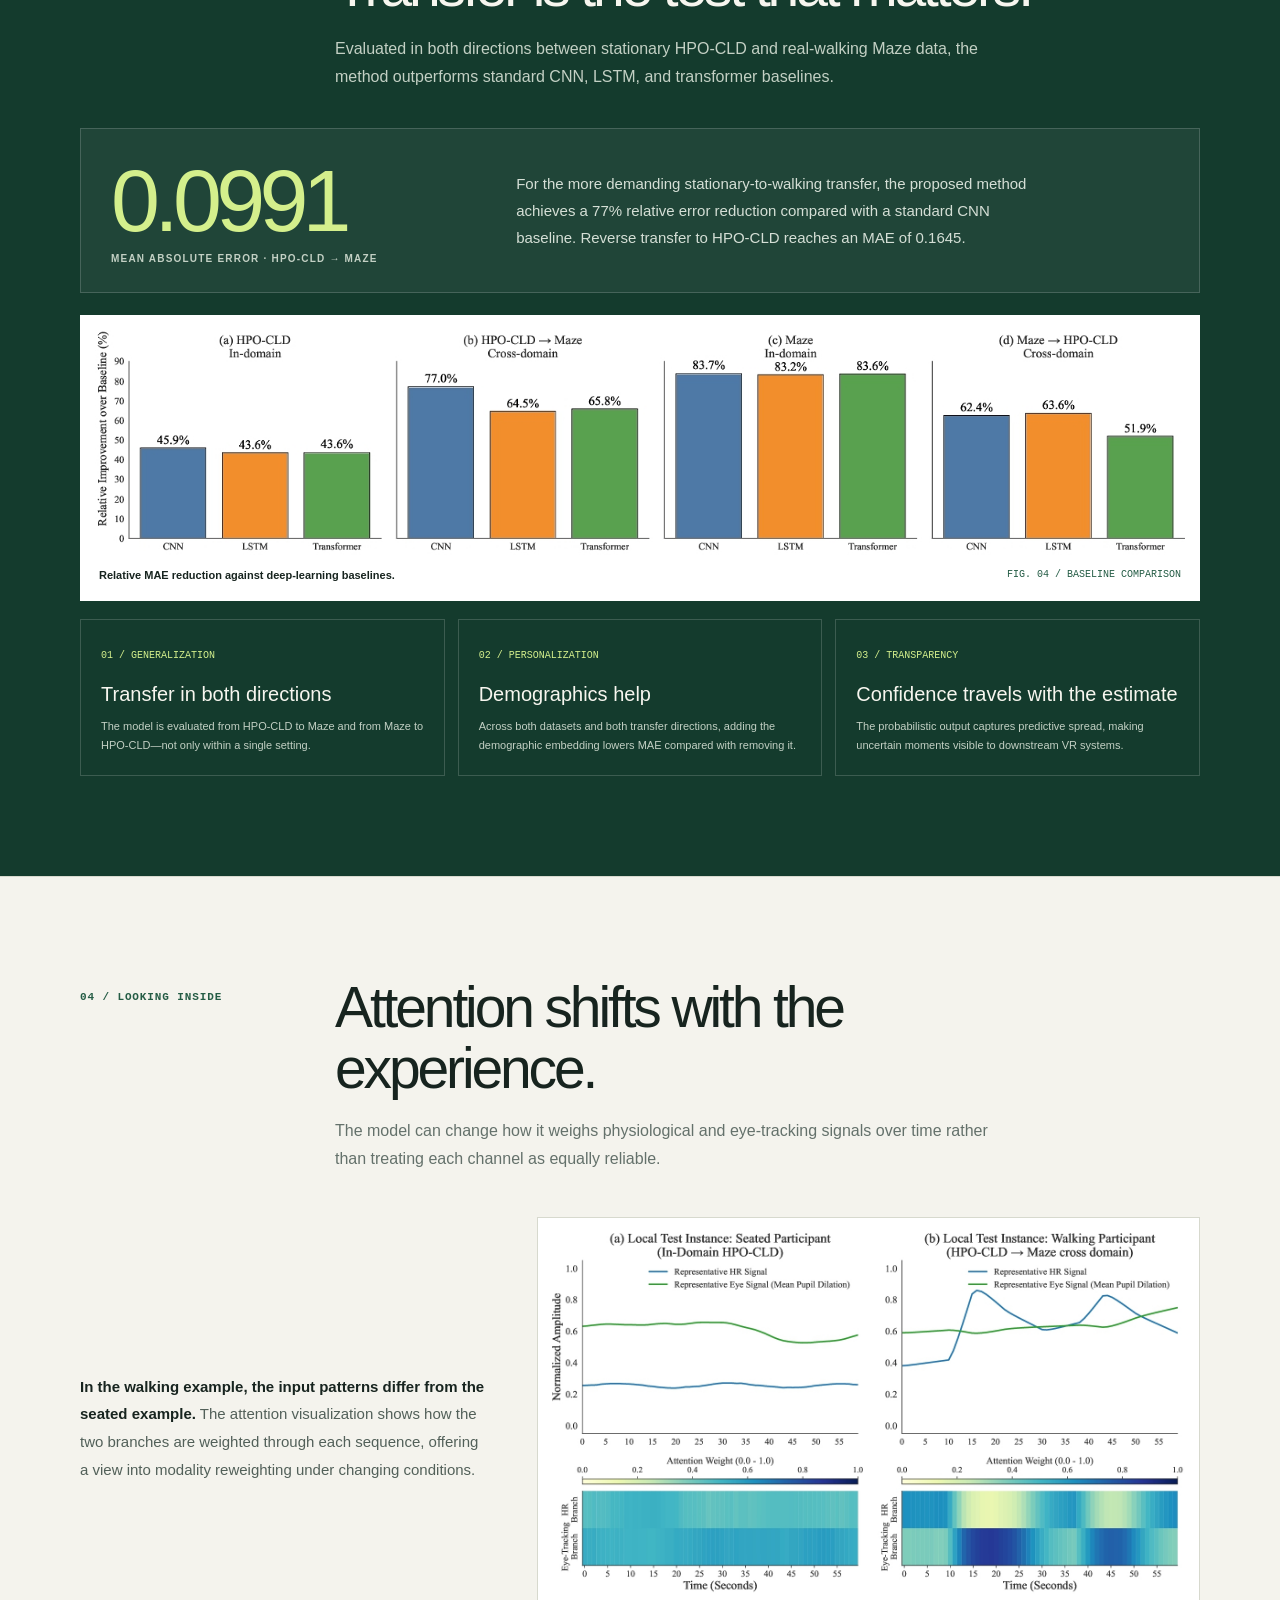
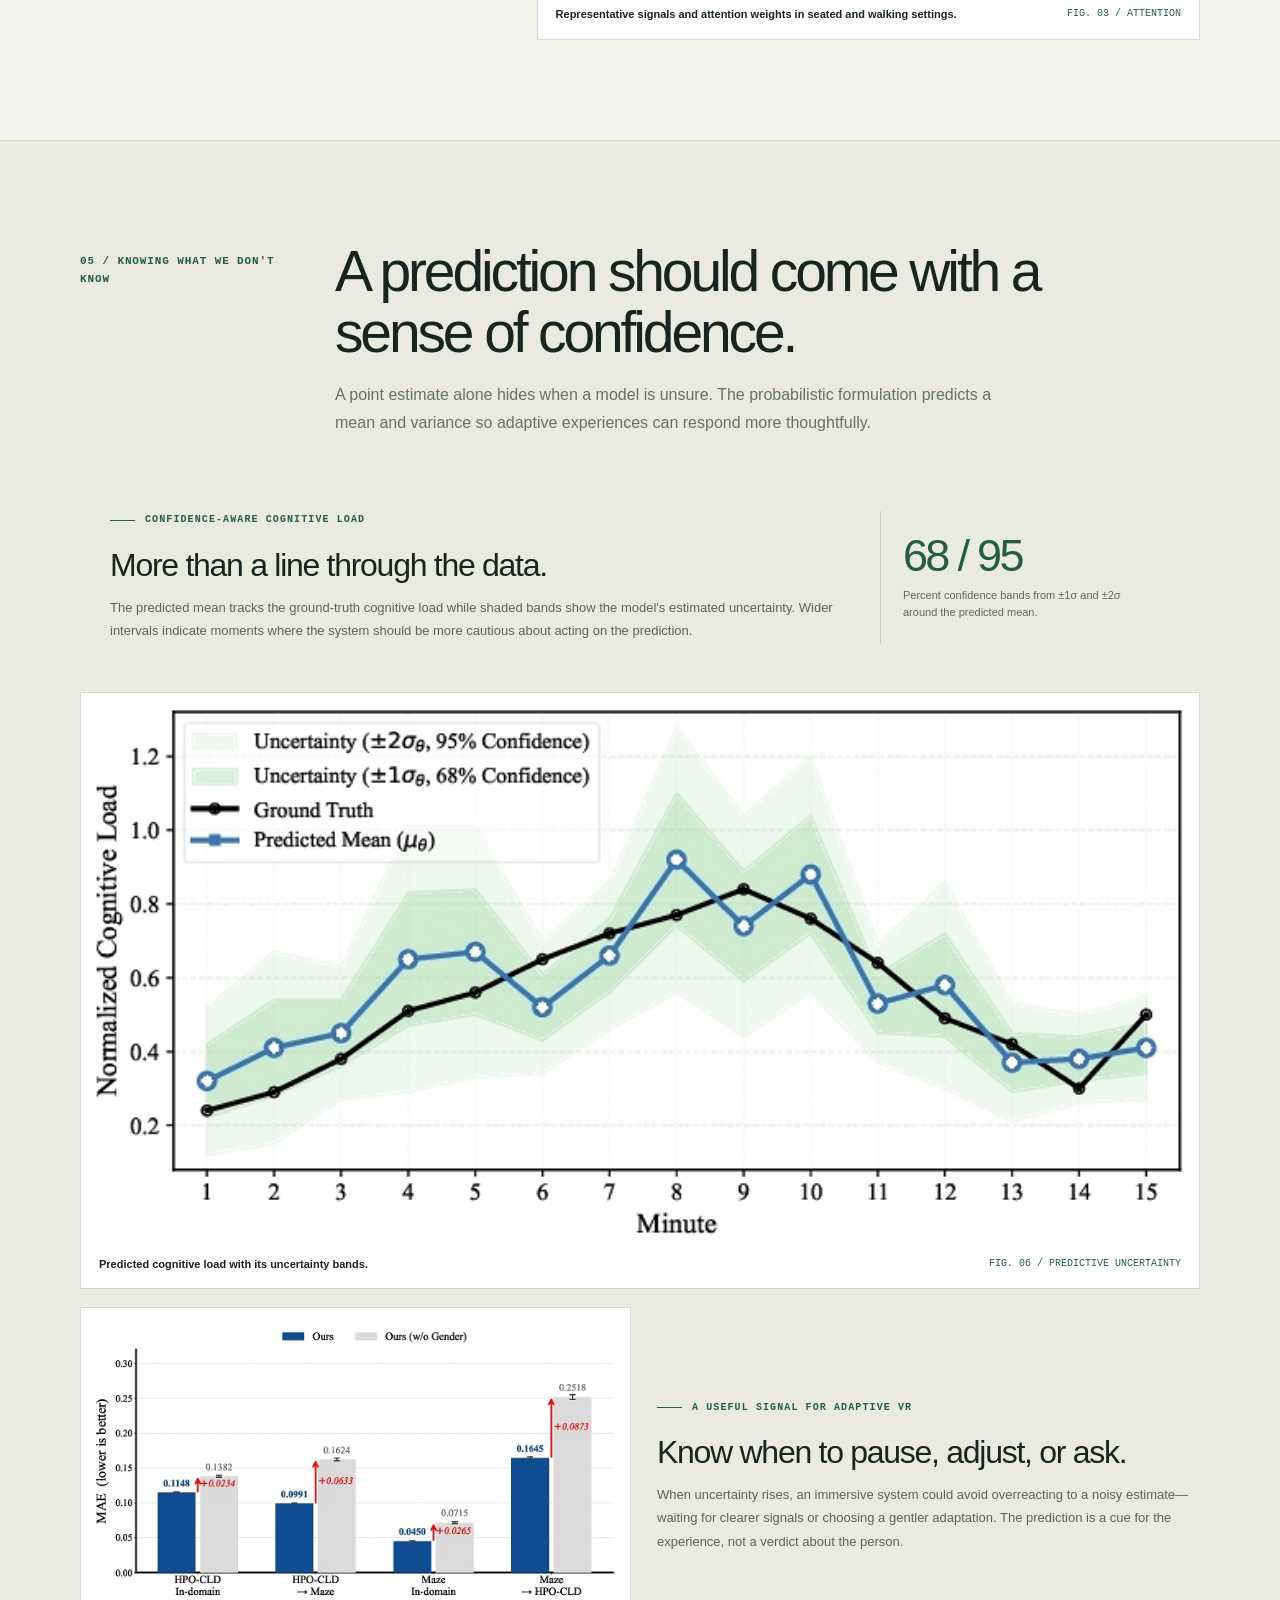
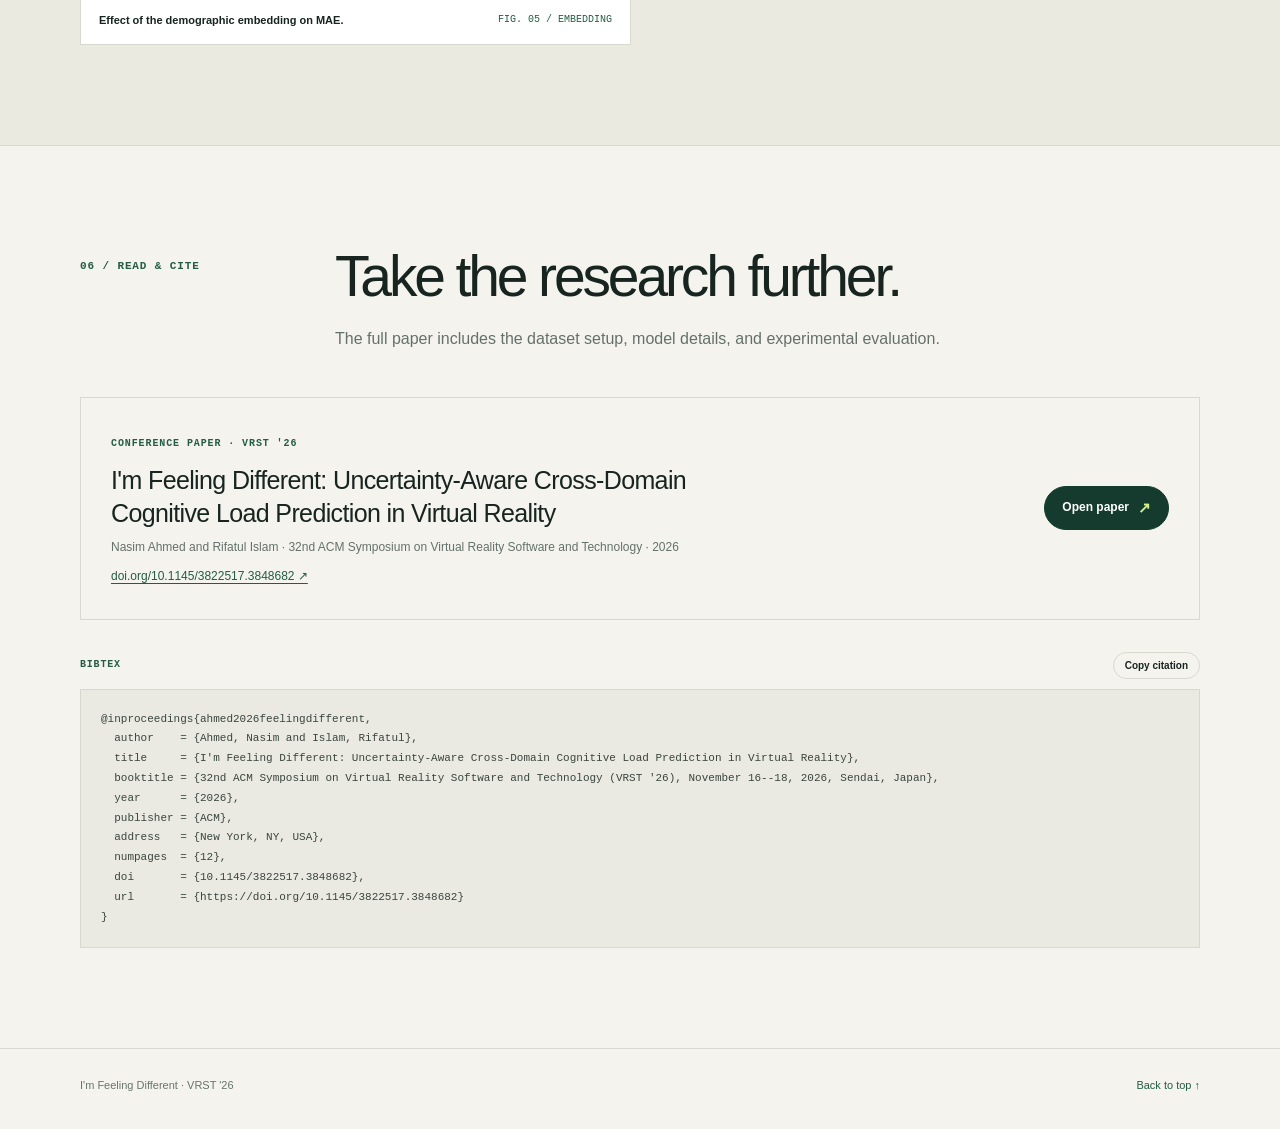
==== commit b3225454: "Add rounded author portraits to VRST page Co-authored-by: Copilot <223556219+Copilot@users.noreply.g" ====
--- a/publications/VRST2026/I-am-feeling-differnt/index.html
+++ b/publications/VRST2026/I-am-feeling-differnt/index.html
@@ -132,21 +132,36 @@
       font-size: clamp(17px, 2vw, 20px);
       line-height: 1.65;
     }
-    .author-line {
+    .author-profiles {
       display: flex;
       flex-wrap: wrap;
       align-items: center;
-      gap: 8px 12px;
-      margin-top: 14px;
+      gap: 10px;
+      margin-top: 18px;
+    }
+    .author-profile {
+      display: flex;
+      align-items: center;
+      gap: 10px;
       color: #34423a;
       font-size: 14px;
-      font-weight: 500;
-    }
-    .author-line .dot { color: #9aa198; }
-    .author-line .venue {
+      font-weight: 650;
+    }
+    .author-profile img {
+      width: 48px;
+      height: 48px;
+      border: 2px solid #fff;
+      border-radius: 50%;
+      object-fit: cover;
+      box-shadow: 0 0 0 1px var(--line);
+    }
+    .author-profile .professor-photo { object-position: center 28%; }
+    .author-separator { color: var(--muted); font-size: 12px; }
+    .masthead-venue {
+      margin: 12px 0 0;
       color: var(--muted);
       font-size: 12px;
-      font-weight: 500;
+      line-height: 1.55;
     }
     .paper-masthead {
       padding: 28px 36px;
@@ -554,7 +569,9 @@
       .nav-links { gap: 9px; }
       .nav-links .nav-paper { padding: 7px 10px; }
       .nav-paper span { display: none; }
-      .author-line { gap: 7px 11px; font-size: 12px; }
+      .author-profiles { gap: 8px; }
+      .author-profile { gap: 8px; font-size: 12px; }
+      .author-profile img { width: 40px; height: 40px; }
       .affiliation-logos { gap: 12px; }
       .affiliation-logos .hix-logo { max-width: 185px; }
       .affiliation-logos img { height: 36px; }
@@ -590,11 +607,18 @@
         <div class="masthead-layout">
           <div>
             <h1 id="page-title">I'm Feeling Different: Uncertainty-Aware Cross-Domain Cognitive Load Prediction in Virtual Reality</h1>
-            <p class="author-line">
-              <span>Nasim Ahmed and Rifatul Islam</span>
-              <span class="dot" aria-hidden="true">·</span>
-              <span class="venue">32nd ACM Symposium on Virtual Reality Software and Technology · 2026</span>
-            </p>
+            <div class="author-profiles" aria-label="Paper authors">
+              <div class="author-profile">
+                <img src="../../../assets/images/profile.png" width="600" height="600" alt="Nasim Ahmed">
+                <span>Nasim Ahmed</span>
+              </div>
+              <span class="author-separator" aria-hidden="true">and</span>
+              <div class="author-profile">
+                <img class="professor-photo" src="rifatul-islam.jpg" width="56" height="56" alt="Rifatul Islam">
+                <span>Rifatul Islam</span>
+              </div>
+            </div>
+            <p class="masthead-venue">32nd ACM Symposium on Virtual Reality Software and Technology · 2026</p>
             <div class="affiliation-logos" aria-label="Research affiliations">
               <img class="hix-logo" src="hix-lab.png" width="600" height="180" alt="HiX Lab — Human-Centered Immersive eXperience">
               <img class="ksu-logo" src="ksu-logo.png" width="1080" height="1080" alt="Kennesaw State University">
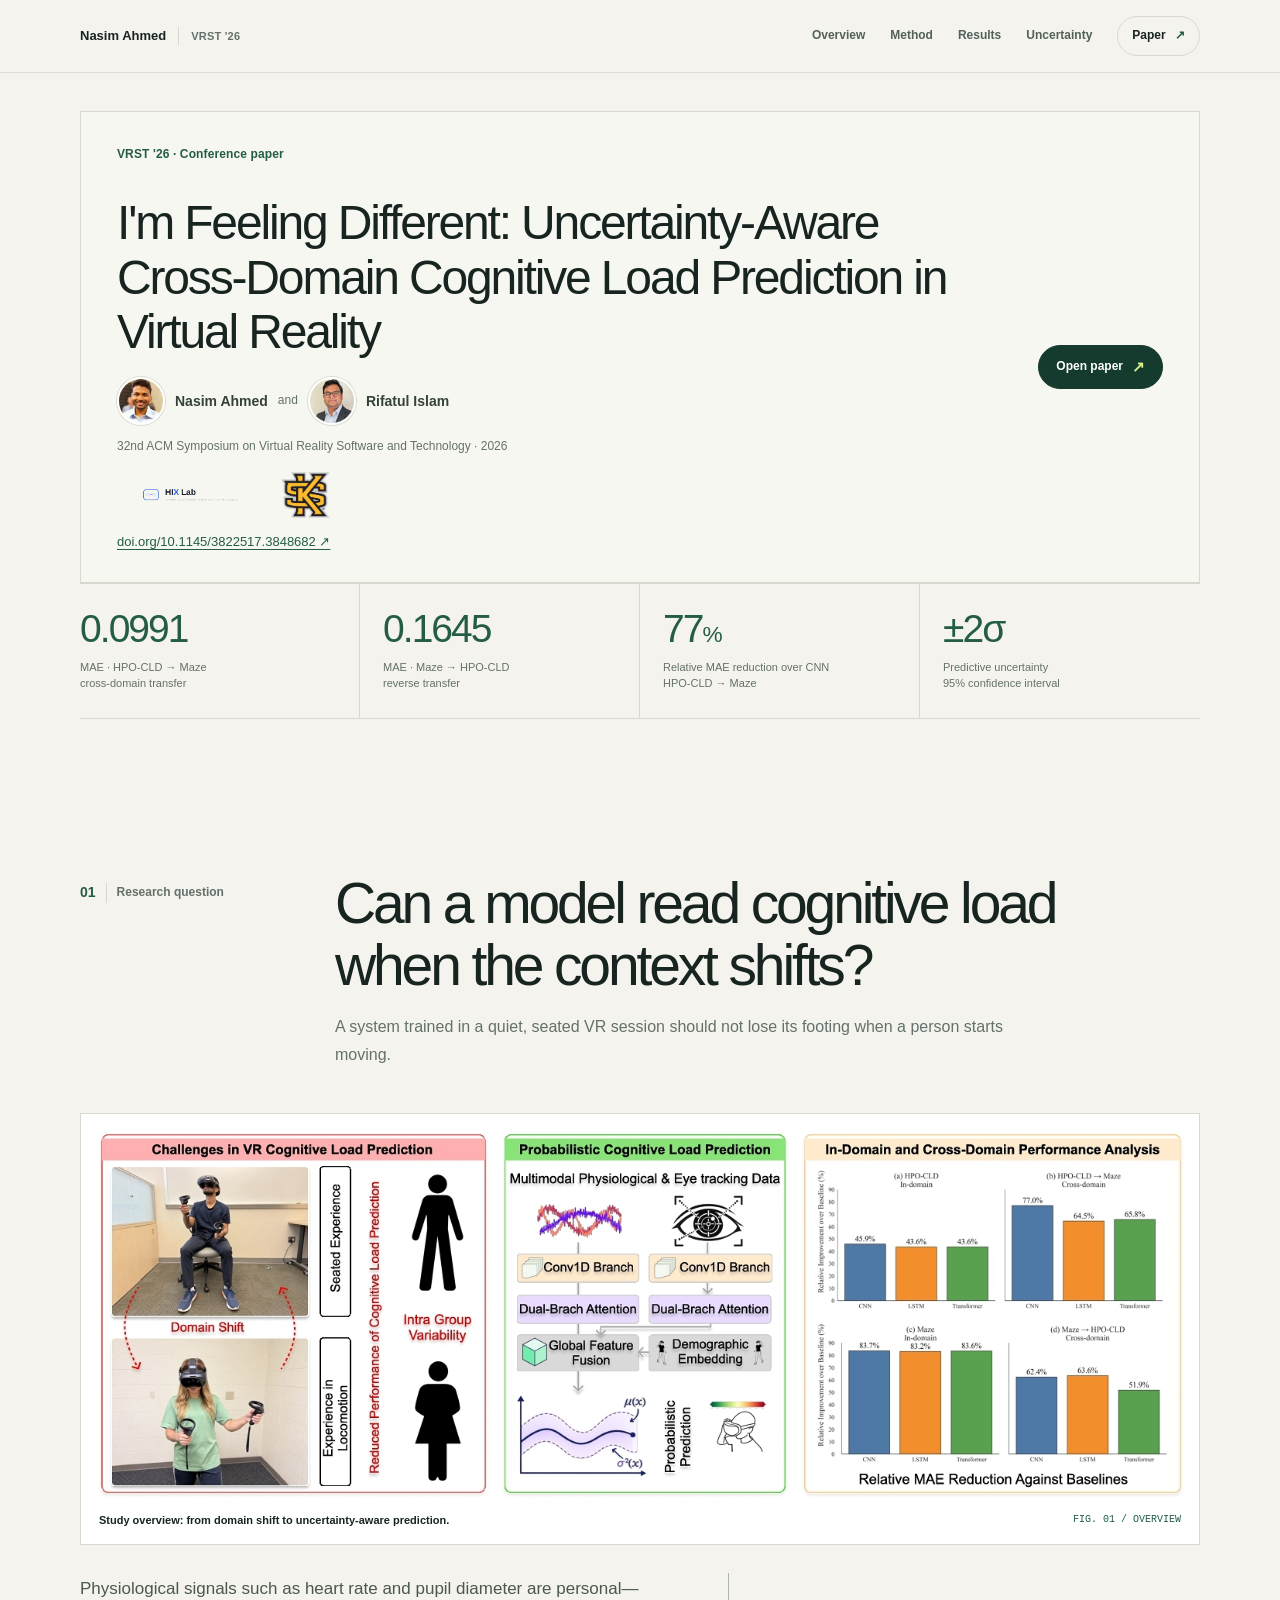
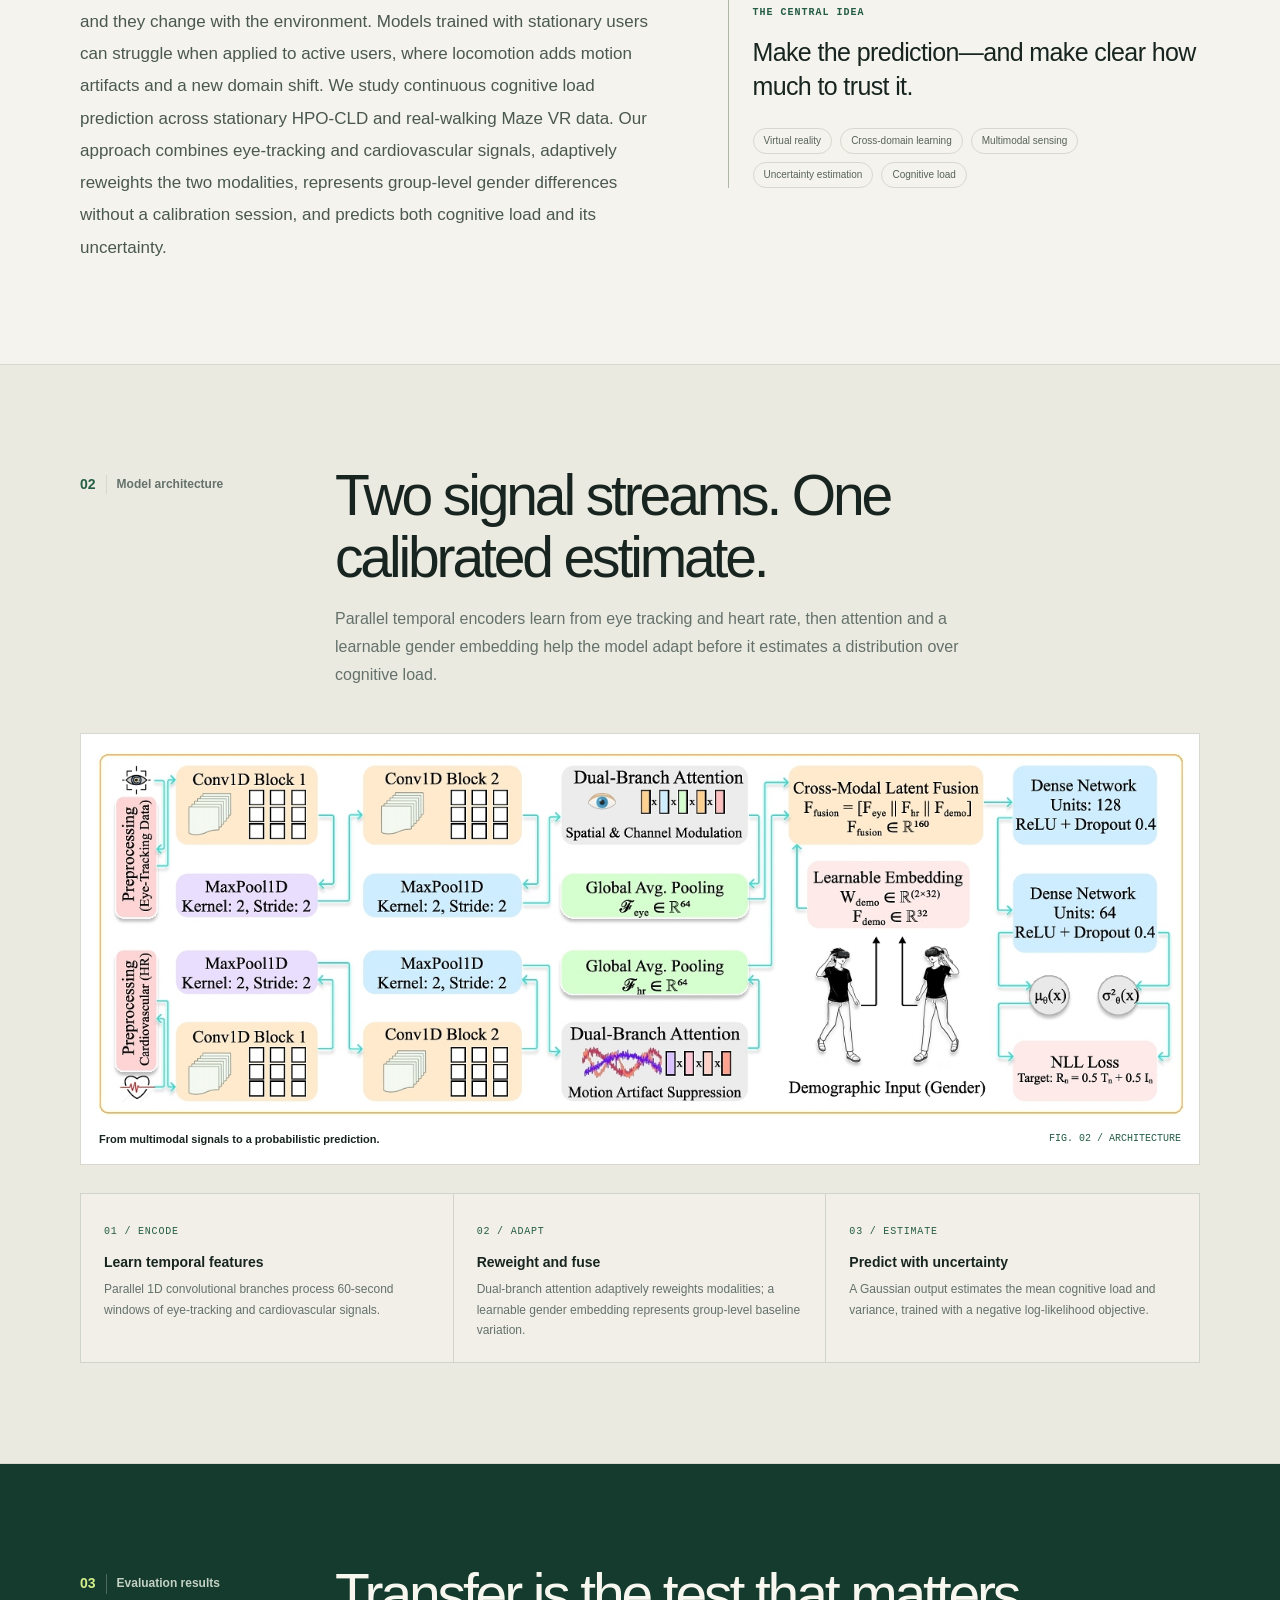
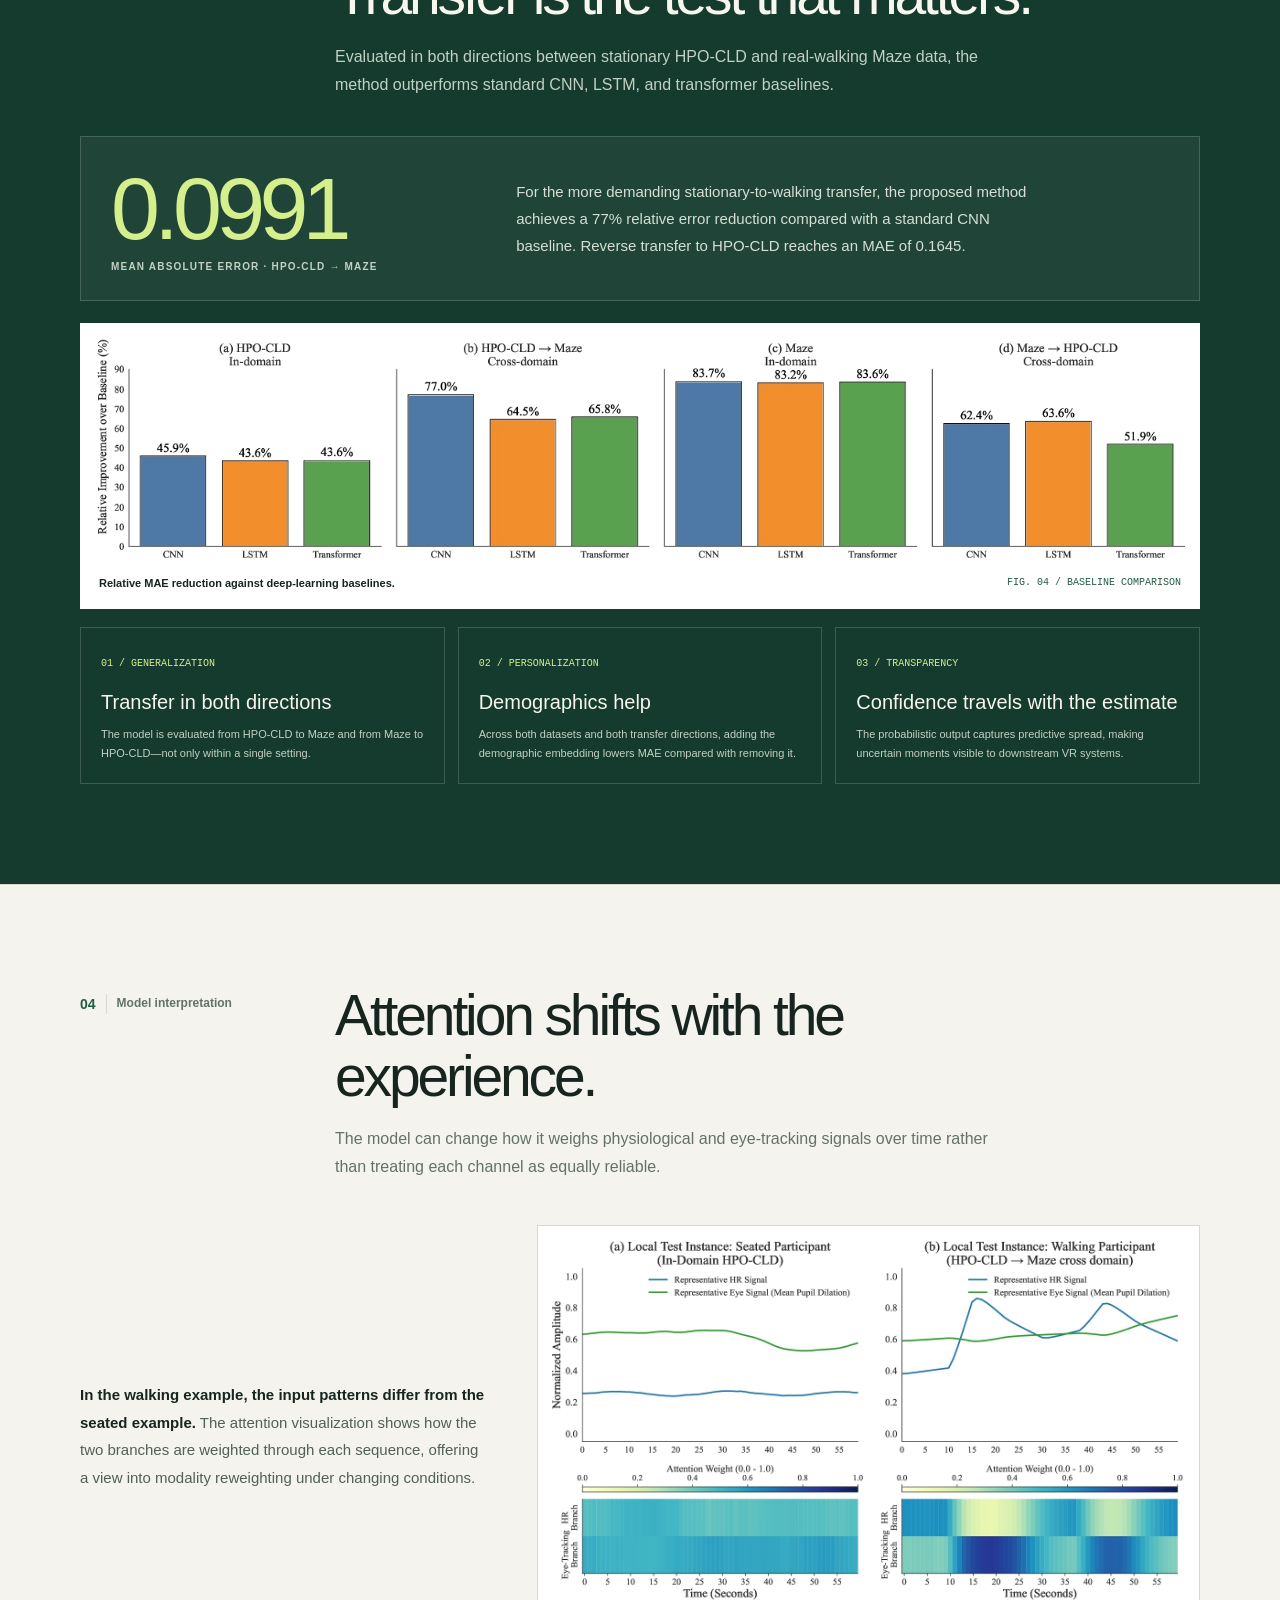
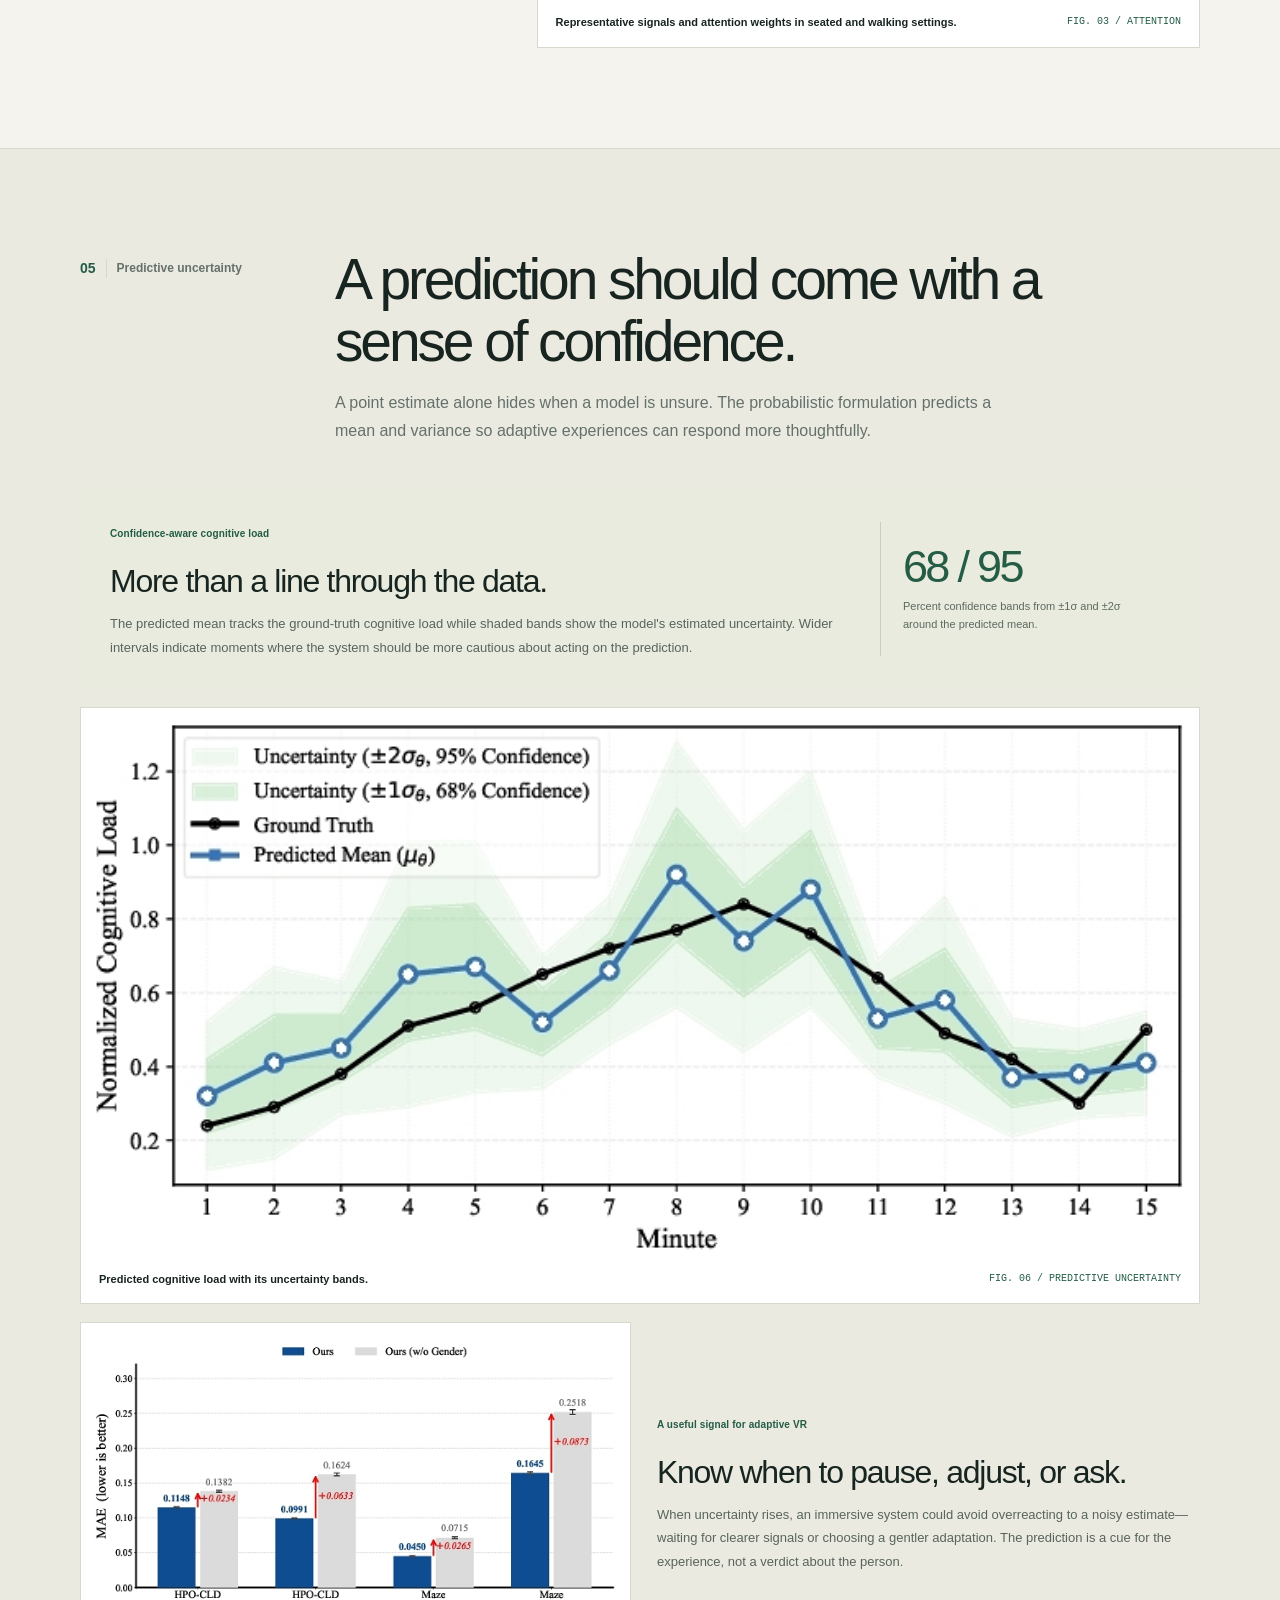
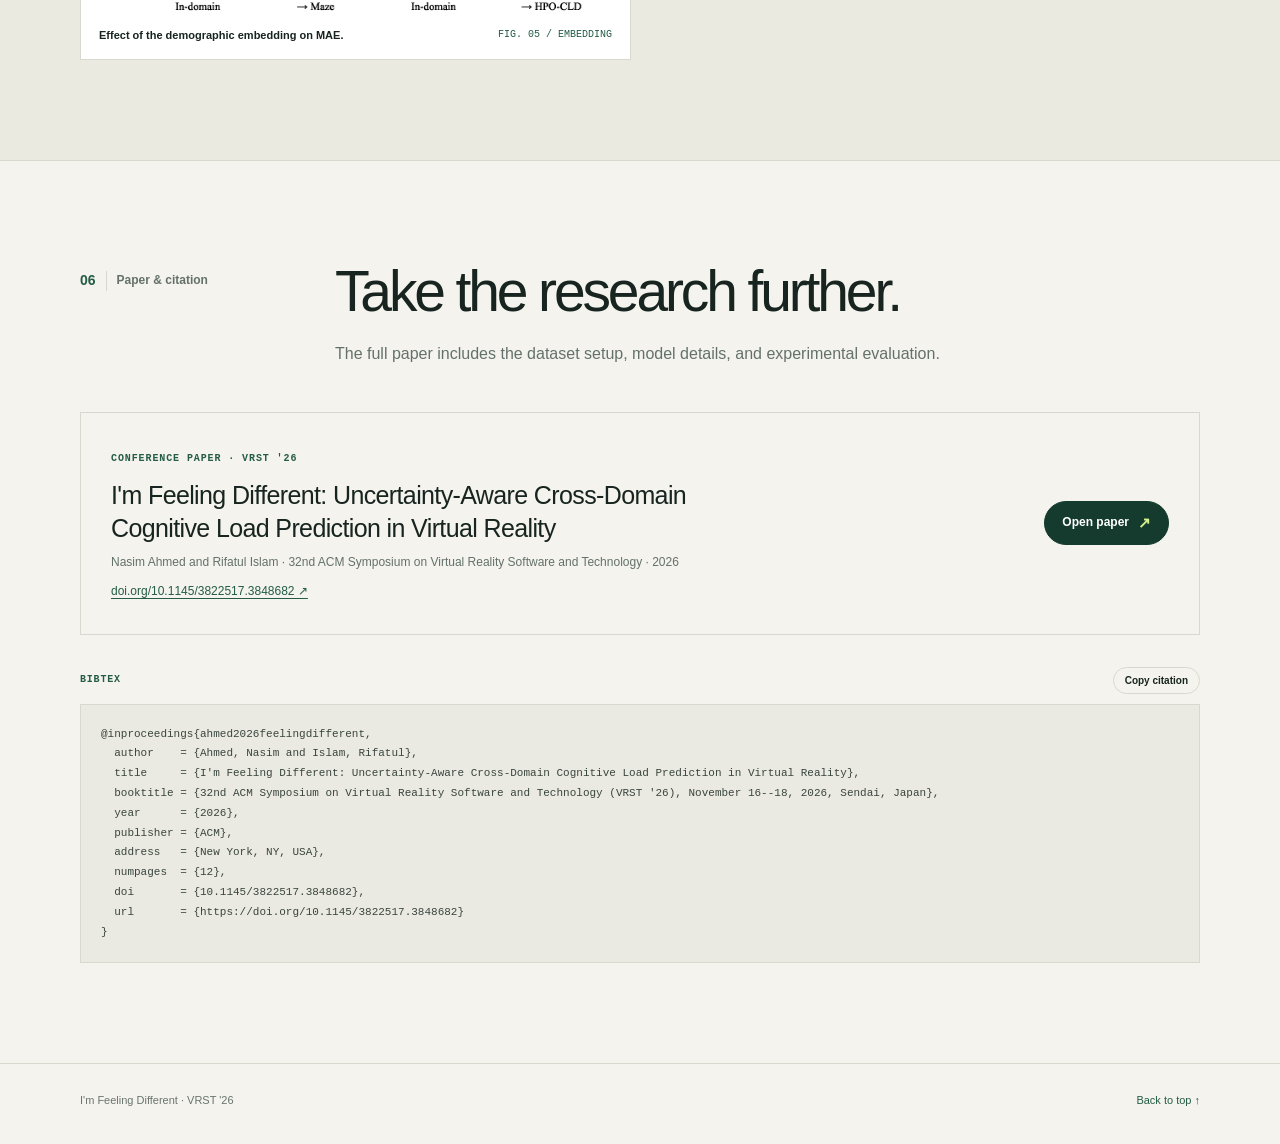
==== commit 4a3619a4: "Refine VRST paper page labels and wordmark Co-authored-by: Copilot <223556219+Copilot@users.noreply." ====
--- a/publications/VRST2026/I-am-feeling-differnt/index.html
+++ b/publications/VRST2026/I-am-feeling-differnt/index.html
@@ -18,7 +18,7 @@
       --green-dark: #143b2d;
       --lime: #d4ef8c;
       --orange: #e7a36c;
-      --display: "Segoe UI", "Helvetica Neue", Arial, sans-serif;
+      --display: "Segoe UI", Arial, sans-serif;
       --sans: "Segoe UI", "Helvetica Neue", Arial, sans-serif;
       --mono: "Cascadia Code", "SFMono-Regular", Consolas, monospace;
       --content: 1120px;
@@ -61,25 +61,21 @@
     .wordmark {
       display: inline-flex;
       align-items: center;
-      gap: 11px;
+      gap: 0;
       text-decoration: none;
       font-size: 13px;
       font-weight: 700;
+      white-space: nowrap;
+    }
+    .wordmark-name { color: var(--ink); letter-spacing: 0; }
+    .wordmark-context {
+      margin-left: 12px;
+      padding-left: 12px;
+      border-left: 1px solid var(--line);
+      color: var(--muted);
+      font-size: 11px;
+      font-weight: 600;
       letter-spacing: .02em;
-      white-space: nowrap;
-    }
-    .mark {
-      display: grid;
-      width: 34px;
-      height: 34px;
-      place-items: center;
-      border-radius: 50%;
-      background: var(--green-dark);
-      color: var(--lime);
-      font-family: var(--display);
-      font-size: 15px;
-      font-weight: 400;
-      letter-spacing: -.08em;
     }
     .nav-links { display: flex; align-items: center; gap: 25px; }
     .nav-links a {
@@ -100,21 +96,12 @@
 
     .hero { padding: 38px 0 54px; }
     .eyebrow {
-      display: flex;
-      align-items: center;
-      gap: 10px;
+      display: inline-block;
       color: var(--green);
-      font-family: var(--mono);
-      font-size: 11px;
-      font-weight: 700;
-      letter-spacing: .11em;
-      text-transform: uppercase;
-    }
-    .eyebrow::before {
-      width: 25px;
-      height: 1px;
-      background: currentColor;
-      content: "";
+      font-family: var(--sans);
+      font-size: 12px;
+      font-weight: 650;
+      letter-spacing: .01em;
     }
     .hero h1 {
       max-width: 860px;
@@ -255,13 +242,24 @@
       margin-bottom: 44px;
     }
     .section-index {
-      padding-top: 11px;
+      display: inline-flex;
+      align-items: center;
+      gap: 10px;
+      padding-top: 8px;
+      color: var(--muted);
+      font-family: var(--sans);
+      font-size: 12px;
+      font-weight: 600;
+    }
+    .section-number {
       color: var(--green);
-      font-family: var(--mono);
-      font-size: 11px;
-      font-weight: 700;
-      letter-spacing: .08em;
-      text-transform: uppercase;
+      font-size: 14px;
+      font-variant-numeric: tabular-nums;
+      font-weight: 750;
+    }
+    .section-label {
+      padding-left: 10px;
+      border-left: 1px solid var(--line);
     }
     .section h2 {
       max-width: 760px;
@@ -367,7 +365,9 @@
     }
 
     .results-section { background: var(--green-dark); color: #f7f6ef; }
-    .results-section .section-index { color: var(--lime); }
+    .results-section .section-index { color: #c3d0c4; }
+    .results-section .section-number { color: var(--lime); }
+    .results-section .section-label { border-color: rgb(255 255 255 / 24%); }
     .results-section .section-lede { color: #c3d0c4; }
     .results-section .section-heading { margin-bottom: 37px; }
     .results-callout {
@@ -587,8 +587,8 @@
   <header class="site-header">
     <div class="wrap header-inner">
       <a class="wordmark" href="../../../" aria-label="Back to Nasim Ahmed's portfolio">
-        <span class="mark" aria-hidden="true">IF</span>
-        <span>Nasim Ahmed / VRST '26</span>
+        <span class="wordmark-name">Nasim Ahmed</span>
+        <span class="wordmark-context">VRST '26</span>
       </a>
       <nav class="nav-links" aria-label="Page navigation">
         <a href="#overview">Overview</a>
@@ -603,7 +603,7 @@
   <main id="top">
     <section class="hero wrap" aria-labelledby="page-title">
       <div class="paper-masthead">
-        <div class="eyebrow">Conference paper · VRST '26</div>
+        <div class="eyebrow">VRST '26 · Conference paper</div>
         <div class="masthead-layout">
           <div>
             <h1 id="page-title">I'm Feeling Different: Uncertainty-Aware Cross-Domain Cognitive Load Prediction in Virtual Reality</h1>
@@ -654,7 +654,7 @@
     <section class="section" id="overview">
       <div class="wrap">
         <div class="section-heading">
-          <div class="section-index">01 / The question</div>
+          <div class="section-index"><span class="section-number">01</span><span class="section-label">Research question</span></div>
           <div>
             <h2>Can a model read cognitive load when the context shifts?</h2>
             <p class="section-lede">A system trained in a quiet, seated VR session should not lose its footing when a person starts moving.</p>
@@ -689,7 +689,7 @@
     <section class="section method-section" id="method">
       <div class="wrap">
         <div class="section-heading">
-          <div class="section-index">02 / The method</div>
+          <div class="section-index"><span class="section-number">02</span><span class="section-label">Model architecture</span></div>
           <div>
             <h2>Two signal streams. One calibrated estimate.</h2>
             <p class="section-lede">Parallel temporal encoders learn from eye tracking and heart rate, then attention and a learnable gender embedding help the model adapt before it estimates a distribution over cognitive load.</p>
@@ -725,7 +725,7 @@
     <section class="section results-section" id="results">
       <div class="wrap">
         <div class="section-heading">
-          <div class="section-index">03 / The results</div>
+          <div class="section-index"><span class="section-number">03</span><span class="section-label">Evaluation results</span></div>
           <div>
             <h2>Transfer is the test that matters.</h2>
             <p class="section-lede">Evaluated in both directions between stationary HPO-CLD and real-walking Maze data, the method outperforms standard CNN, LSTM, and transformer baselines.</p>
@@ -765,7 +765,7 @@
     <section class="section" aria-labelledby="attention-title">
       <div class="wrap">
         <div class="section-heading">
-          <div class="section-index">04 / Looking inside</div>
+          <div class="section-index"><span class="section-number">04</span><span class="section-label">Model interpretation</span></div>
           <div>
             <h2 id="attention-title">Attention shifts with the experience.</h2>
             <p class="section-lede">The model can change how it weighs physiological and eye-tracking signals over time rather than treating each channel as equally reliable.</p>
@@ -787,7 +787,7 @@
     <section class="section method-section" id="uncertainty">
       <div class="wrap">
         <div class="section-heading">
-          <div class="section-index">05 / Knowing what we don't know</div>
+          <div class="section-index"><span class="section-number">05</span><span class="section-label">Predictive uncertainty</span></div>
           <div>
             <h2>A prediction should come with a sense of confidence.</h2>
             <p class="section-lede">A point estimate alone hides when a model is unsure. The probabilistic formulation predicts a mean and variance so adaptive experiences can respond more thoughtfully.</p>
@@ -831,7 +831,7 @@
     <section class="section" id="paper">
       <div class="wrap">
         <div class="section-heading">
-          <div class="section-index">06 / Read & cite</div>
+          <div class="section-index"><span class="section-number">06</span><span class="section-label">Paper &amp; citation</span></div>
           <div>
             <h2>Take the research further.</h2>
             <p class="section-lede">The full paper includes the dataset setup, model details, and experimental evaluation.</p>
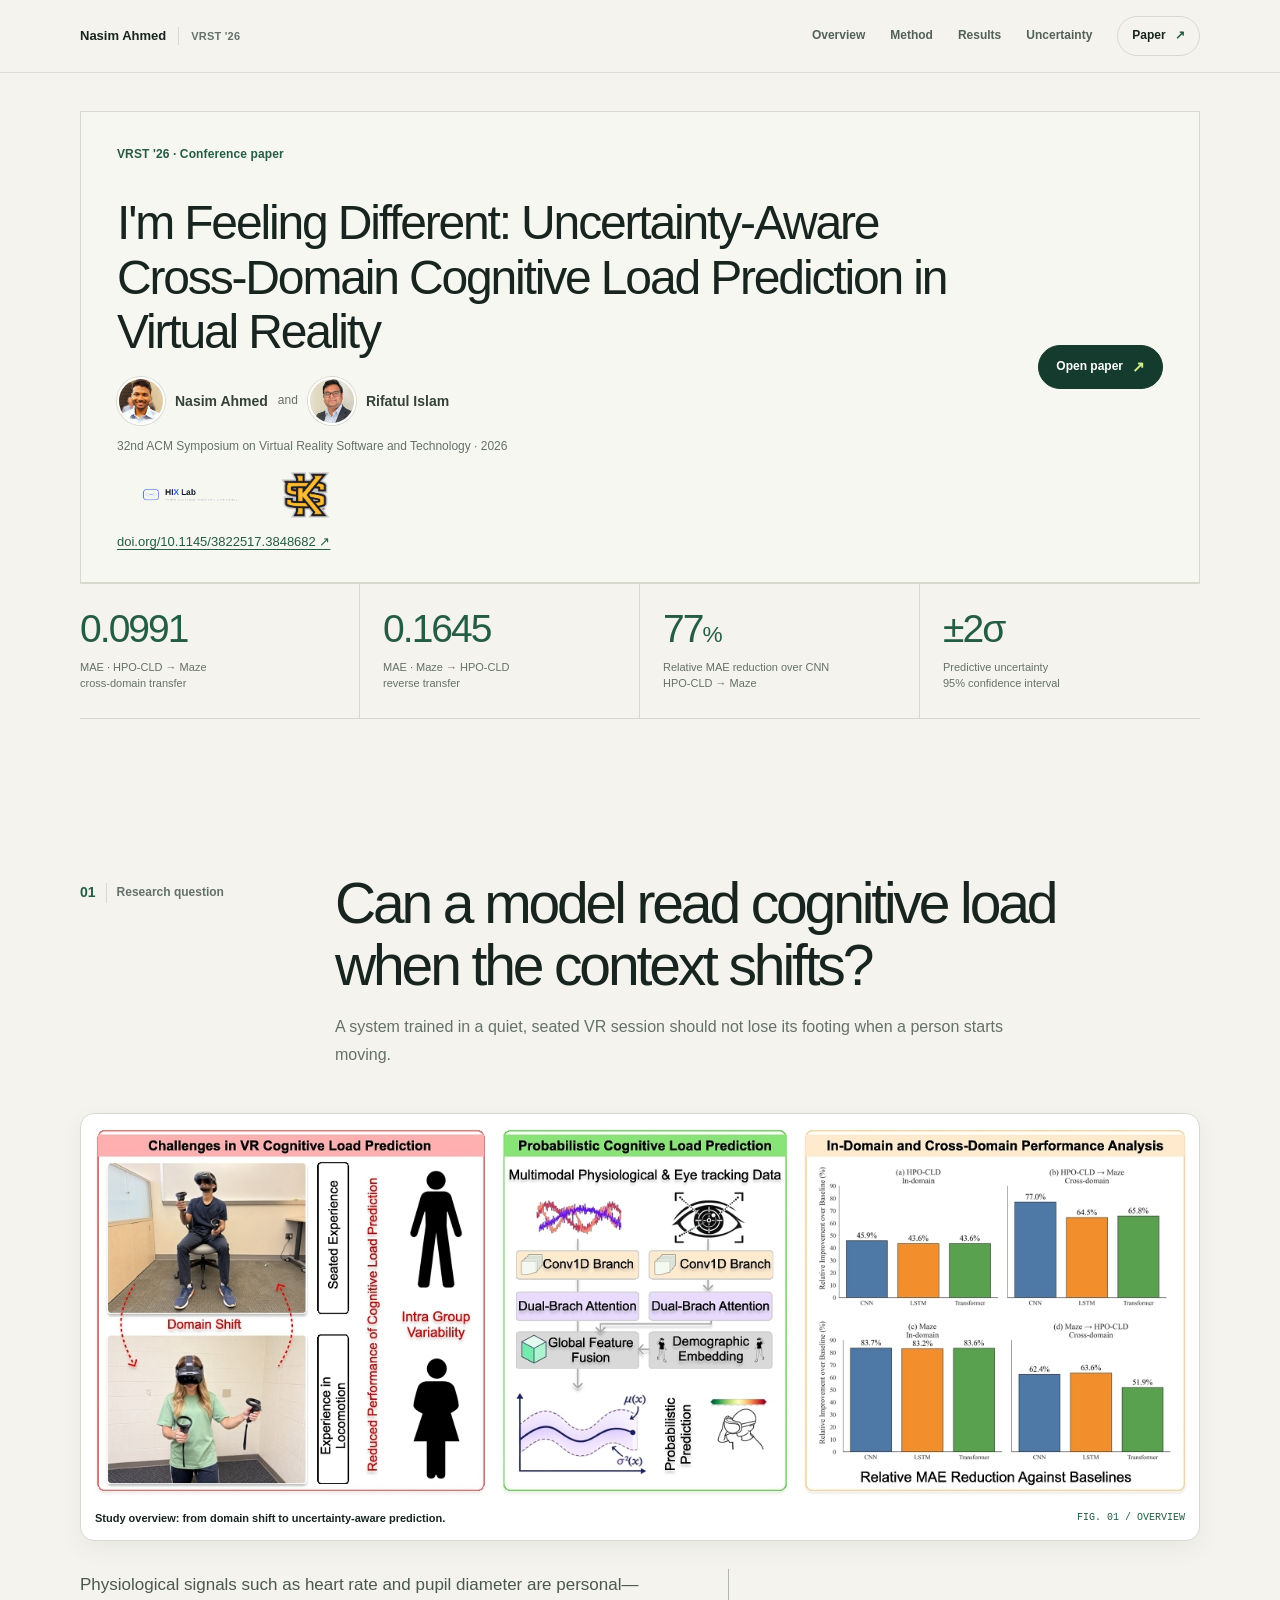
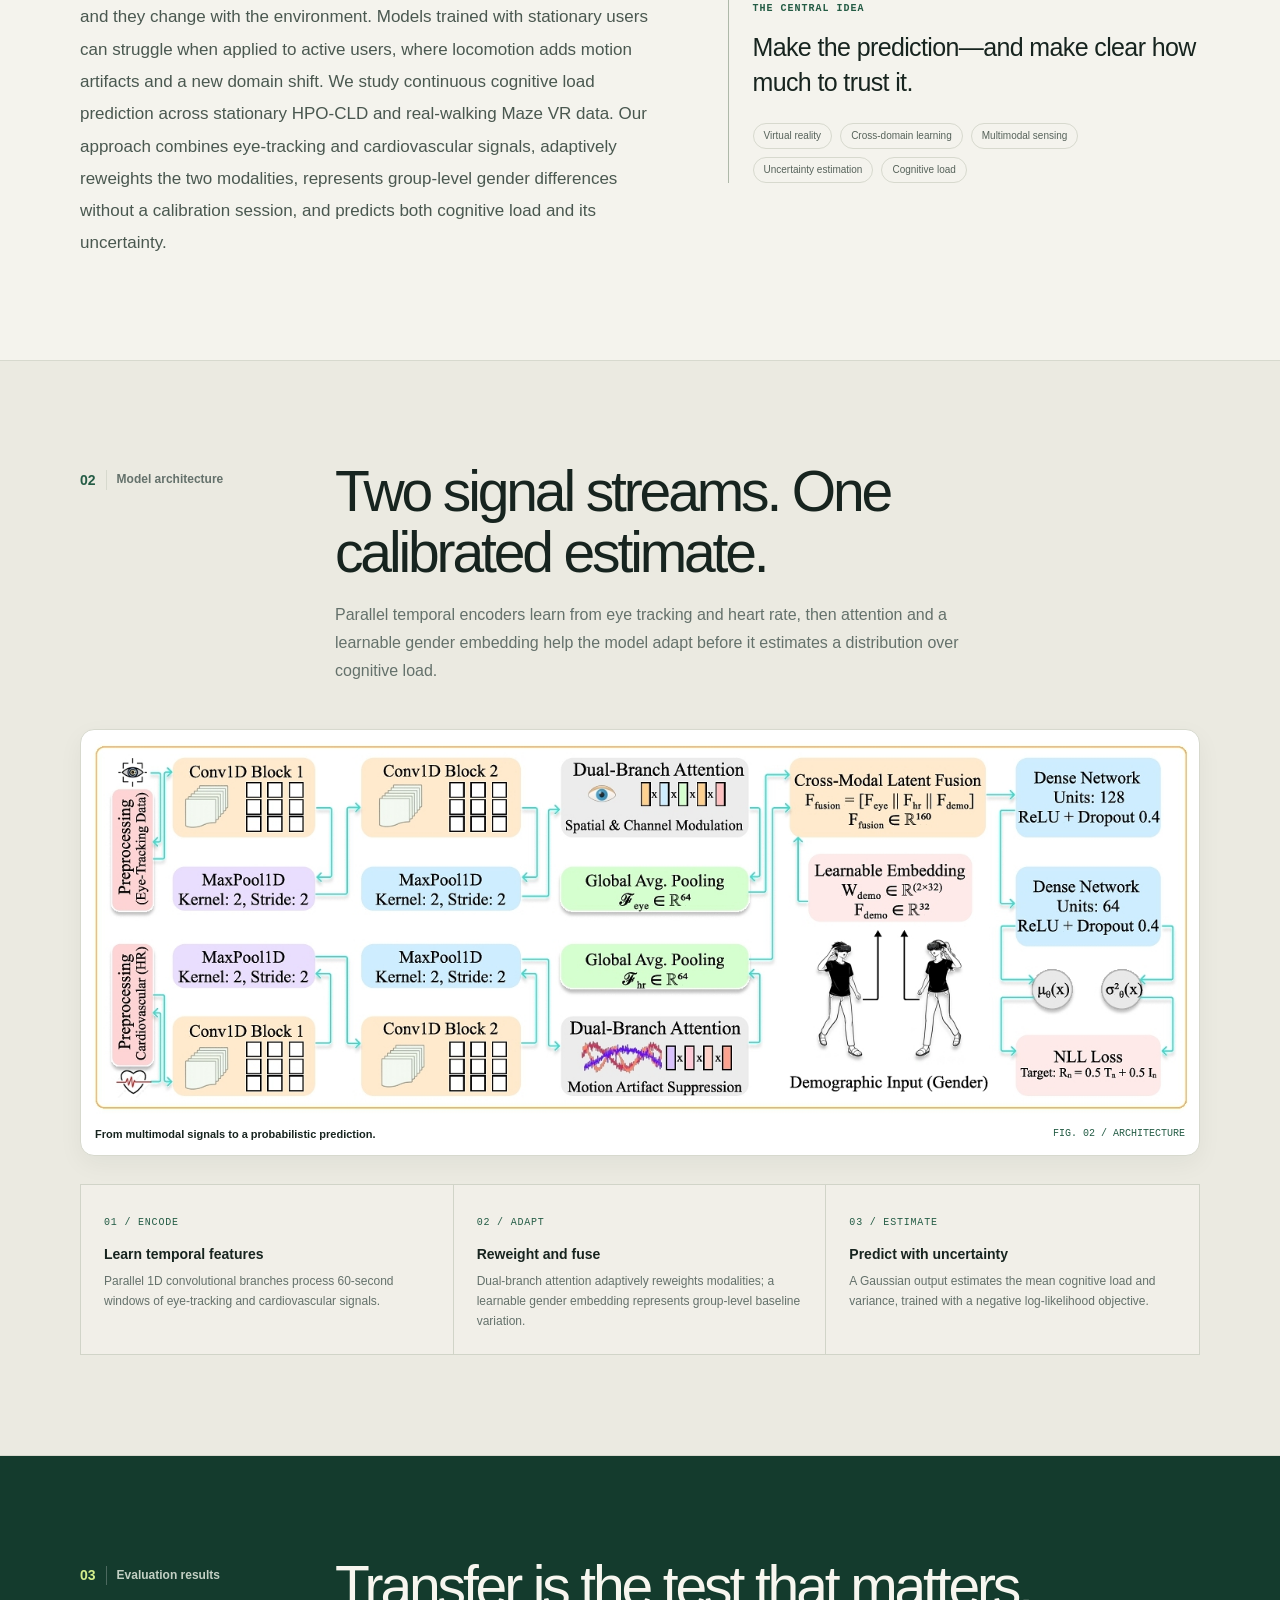
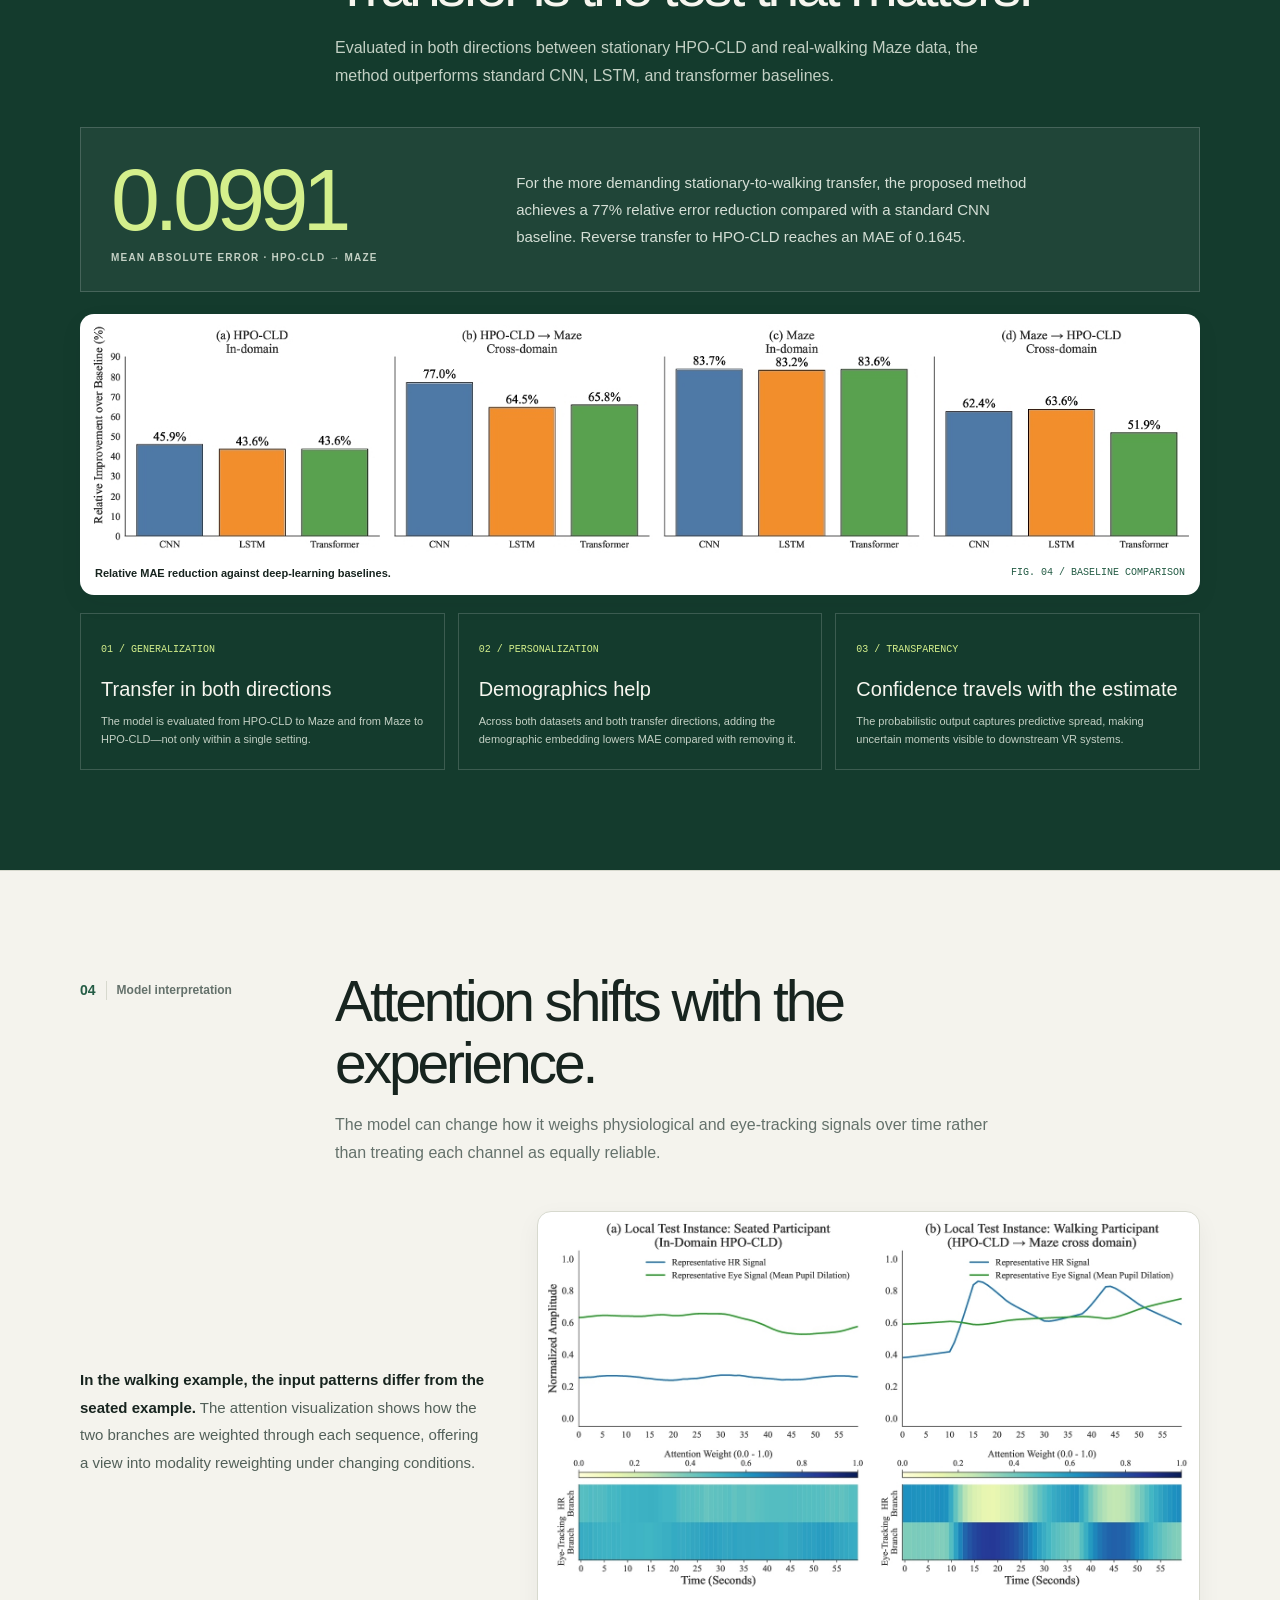
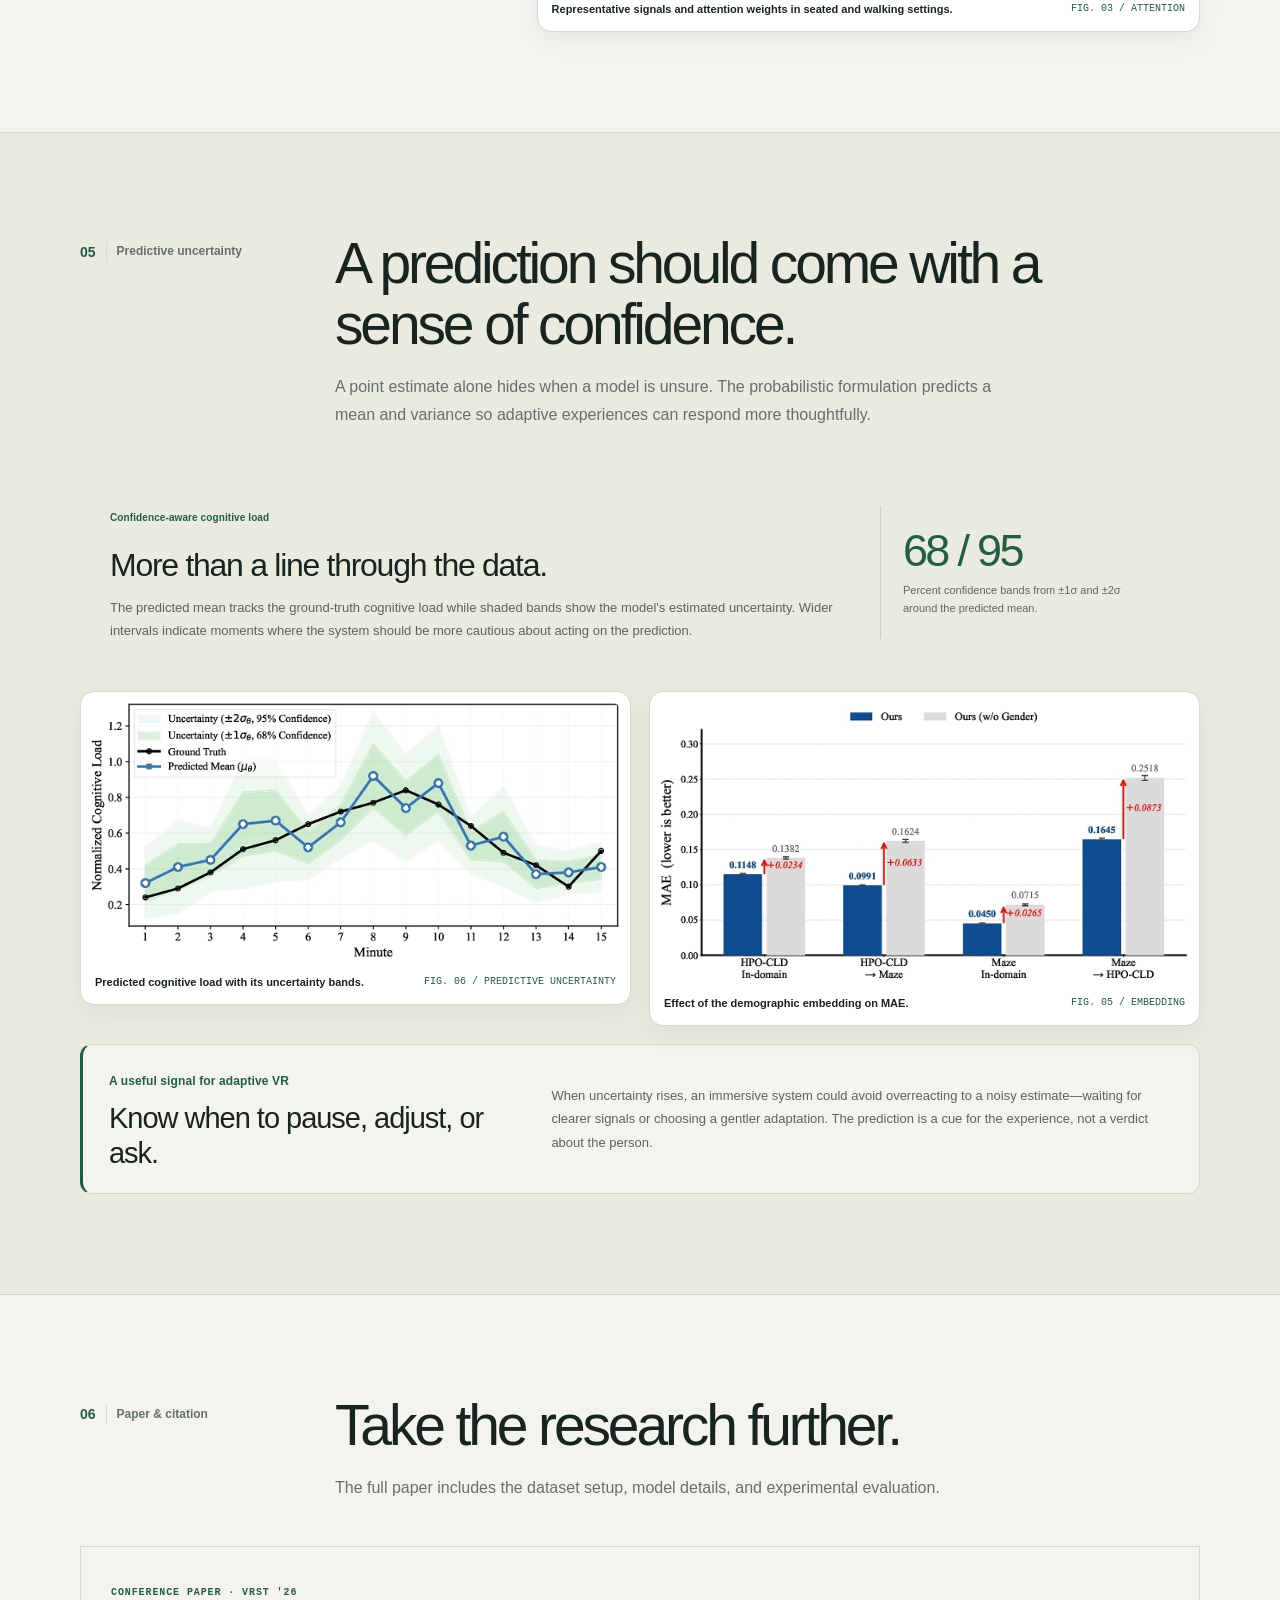
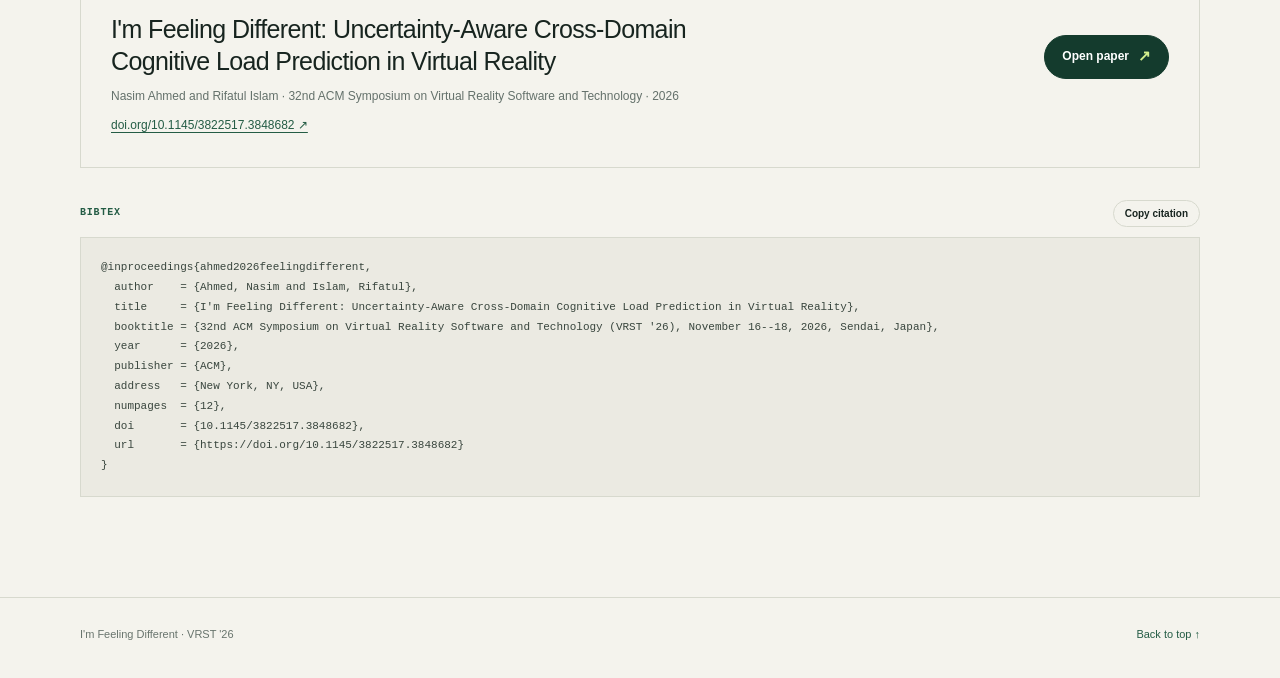
==== commit f7635069: "Round and pair VRST paper figures Co-authored-by: Copilot <223556219+Copilot@users.noreply.github.co" ====
--- a/publications/VRST2026/I-am-feeling-differnt/index.html
+++ b/publications/VRST2026/I-am-feeling-differnt/index.html
@@ -341,16 +341,19 @@
 
     .figure-frame {
       margin: 0;
-      padding: 14px;
+      padding: 10px;
+      overflow: hidden;
       border: 1px solid var(--line);
+      border-radius: 14px;
       background: #fff;
-    }
-    .figure-frame img { width: 100%; height: auto; }
+      box-shadow: 0 8px 24px rgb(23 36 31 / 5%);
+    }
+    .figure-frame img { width: 100%; height: auto; border-radius: 9px; }
     .figure-frame figcaption {
       display: flex;
       justify-content: space-between;
       gap: 20px;
-      padding: 12px 4px 1px;
+      padding: 12px 4px 2px;
       color: #67736b;
       font-size: 11px;
       line-height: 1.6;
@@ -363,6 +366,28 @@
       gap: 18px;
       align-items: start;
     }
+    .uncertainty-figures { margin-top: 18px; }
+    .uncertainty-note {
+      display: grid;
+      grid-template-columns: minmax(0, .8fr) 1.2fr;
+      align-items: center;
+      gap: 28px;
+      margin-top: 18px;
+      padding: 22px 26px;
+      border: 1px solid var(--line);
+      border-left: 3px solid var(--green);
+      border-radius: 12px;
+      background: rgb(255 255 255 / 45%);
+    }
+    .uncertainty-note h3 {
+      margin: 8px 0 0;
+      font-family: var(--display);
+      font-size: clamp(22px, 2.6vw, 29px);
+      font-weight: 400;
+      letter-spacing: -.035em;
+      line-height: 1.2;
+    }
+    .uncertainty-note p { margin: 0; color: #58645d; font-size: 13px; line-height: 1.8; }
 
     .results-section { background: var(--green-dark); color: #f7f6ef; }
     .results-section .section-index { color: #c3d0c4; }
@@ -560,6 +585,9 @@
       .finding-cards { grid-template-columns: 1fr; }
       .finding { min-height: auto; }
       .figure-split { grid-template-columns: 1fr; }
+      .figure-frame figcaption { flex-direction: column; gap: 4px; }
+      .figure-frame figcaption span { flex: auto; }
+      .uncertainty-note { grid-template-columns: 1fr; gap: 12px; padding: 20px; }
       .uncertainty-layout { grid-template-columns: 1fr; gap: 22px; padding: 23px; }
       .uncertainty-stat { padding: 18px 0 0; border-left: 0; border-top: 1px solid #c9cfc1; }
       .paper-card { grid-template-columns: 1fr; }
@@ -804,14 +832,14 @@
             <span>Percent confidence bands from ±1σ and ±2σ around the predicted mean.</span>
           </div>
         </div>
-        <figure class="figure-frame" style="margin-top:18px">
-          <img src="vrst26-31-fig6.jpg" width="664" height="316" loading="lazy" alt="Ground-truth and predicted normalized cognitive load over 15 minutes, with shaded 68% and 95% predictive uncertainty bands.">
-          <figcaption>
-            <strong>Predicted cognitive load with its uncertainty bands.</strong>
-            <span>FIG. 06 / PREDICTIVE UNCERTAINTY</span>
-          </figcaption>
-        </figure>
-        <div class="figure-split" style="margin-top:18px">
+        <div class="figure-split uncertainty-figures">
+          <figure class="figure-frame">
+            <img src="vrst26-31-fig6.jpg" width="664" height="316" loading="lazy" alt="Ground-truth and predicted normalized cognitive load over 15 minutes, with shaded 68% and 95% predictive uncertainty bands.">
+            <figcaption>
+              <strong>Predicted cognitive load with its uncertainty bands.</strong>
+              <span>FIG. 06 / PREDICTIVE UNCERTAINTY</span>
+            </figcaption>
+          </figure>
           <figure class="figure-frame">
             <img src="vrst26-31-fig5.jpg" width="616" height="316" loading="lazy" alt="MAE comparison with and without the demographic embedding for HPO-CLD, HPO-CLD to Maze, Maze, and Maze to HPO-CLD; the full model has lower MAE in every setting.">
             <figcaption>
@@ -819,12 +847,14 @@
               <span>FIG. 05 / EMBEDDING</span>
             </figcaption>
           </figure>
-          <aside class="uncertainty-copy" style="align-self:center;padding:12px 8px">
+        </div>
+        <aside class="uncertainty-note">
+          <div>
             <div class="eyebrow">A useful signal for adaptive VR</div>
             <h3>Know when to pause, adjust, or ask.</h3>
-            <p>When uncertainty rises, an immersive system could avoid overreacting to a noisy estimate—waiting for clearer signals or choosing a gentler adaptation. The prediction is a cue for the experience, not a verdict about the person.</p>
-          </aside>
-        </div>
+          </div>
+          <p>When uncertainty rises, an immersive system could avoid overreacting to a noisy estimate—waiting for clearer signals or choosing a gentler adaptation. The prediction is a cue for the experience, not a verdict about the person.</p>
+        </aside>
       </div>
     </section>
 
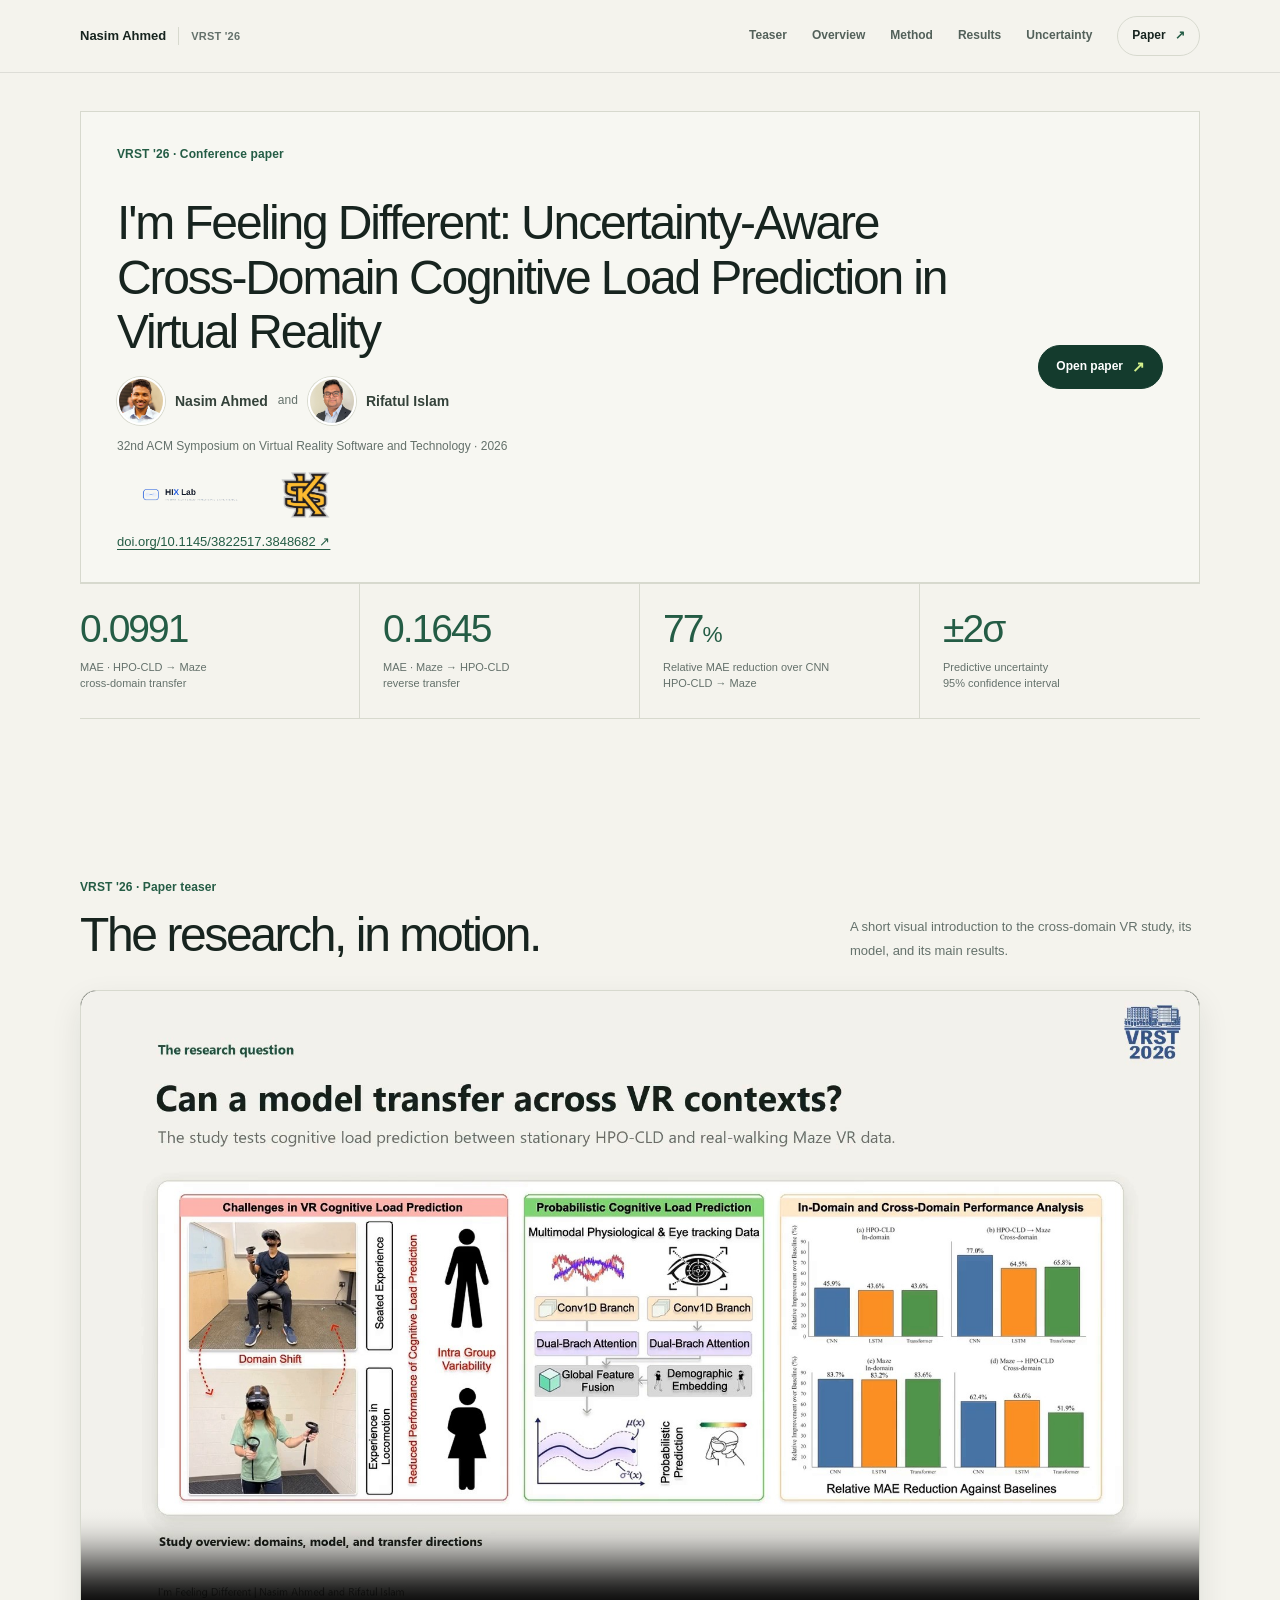
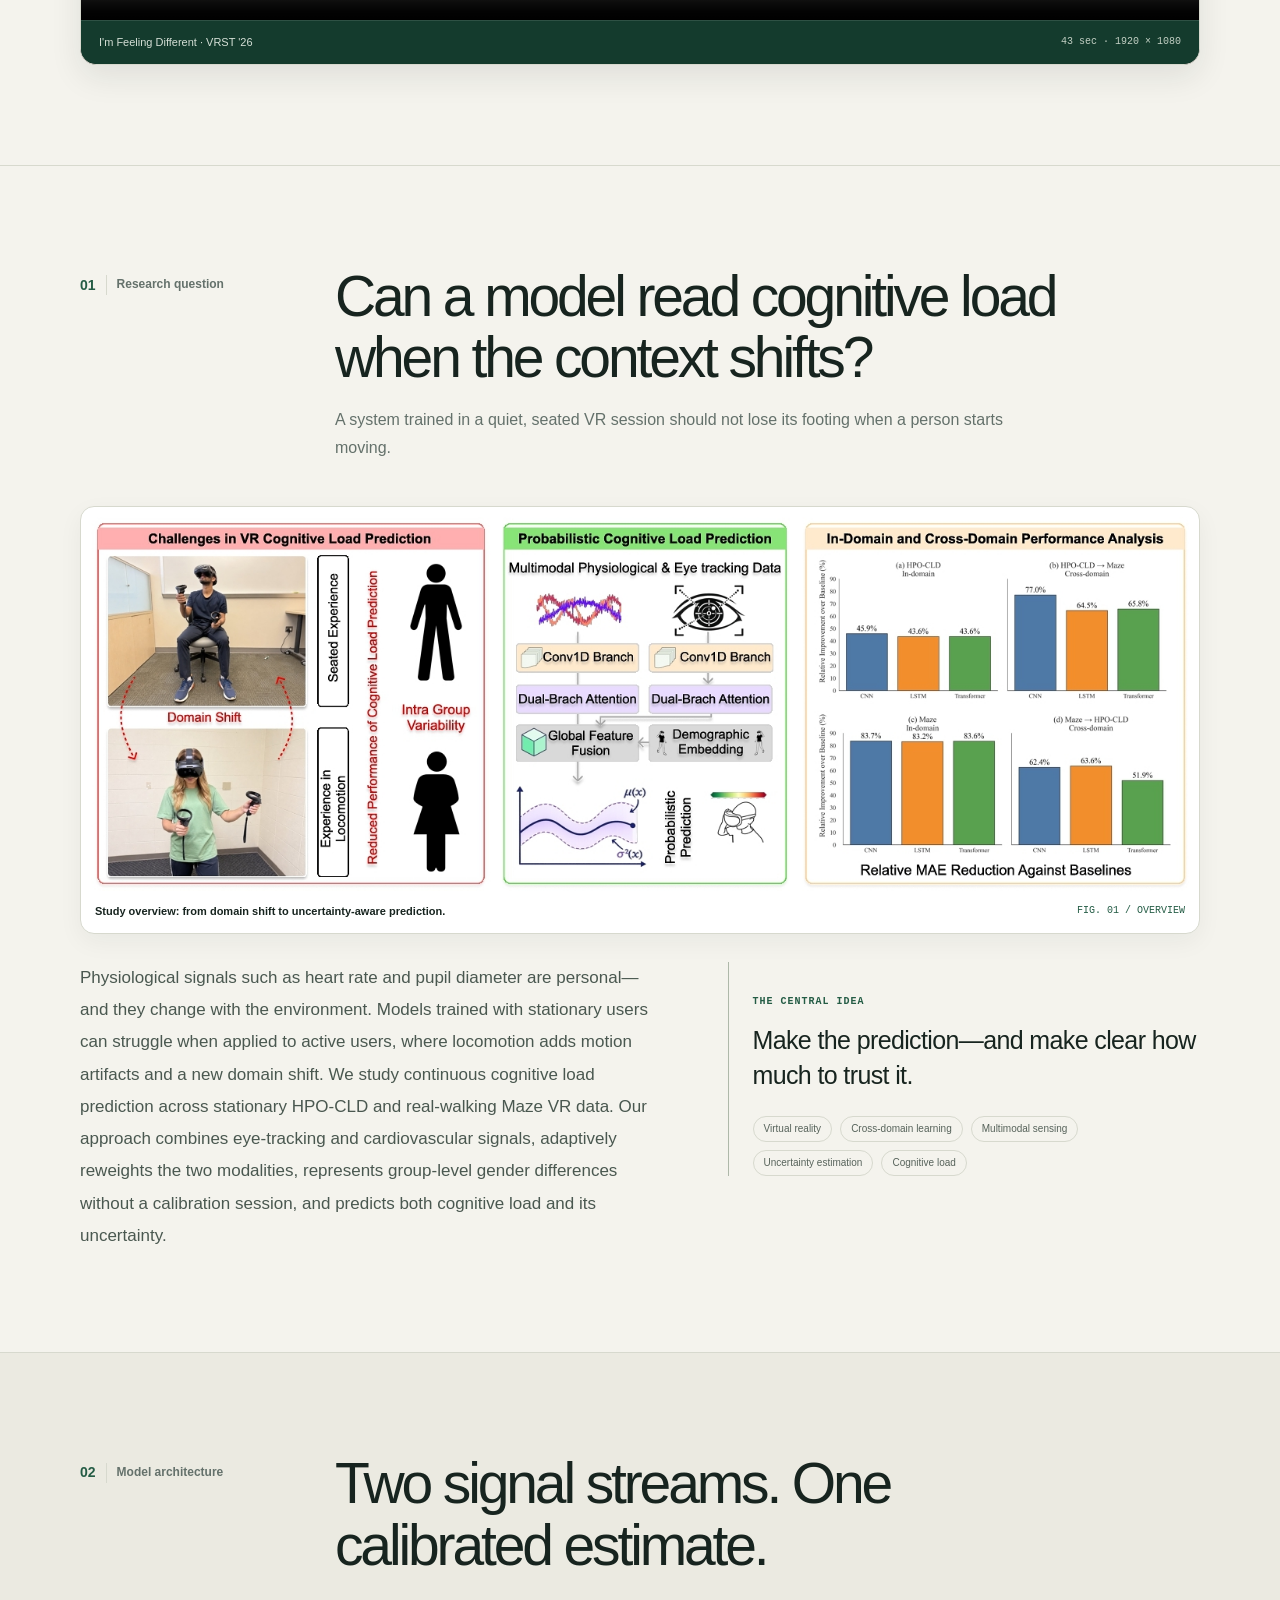
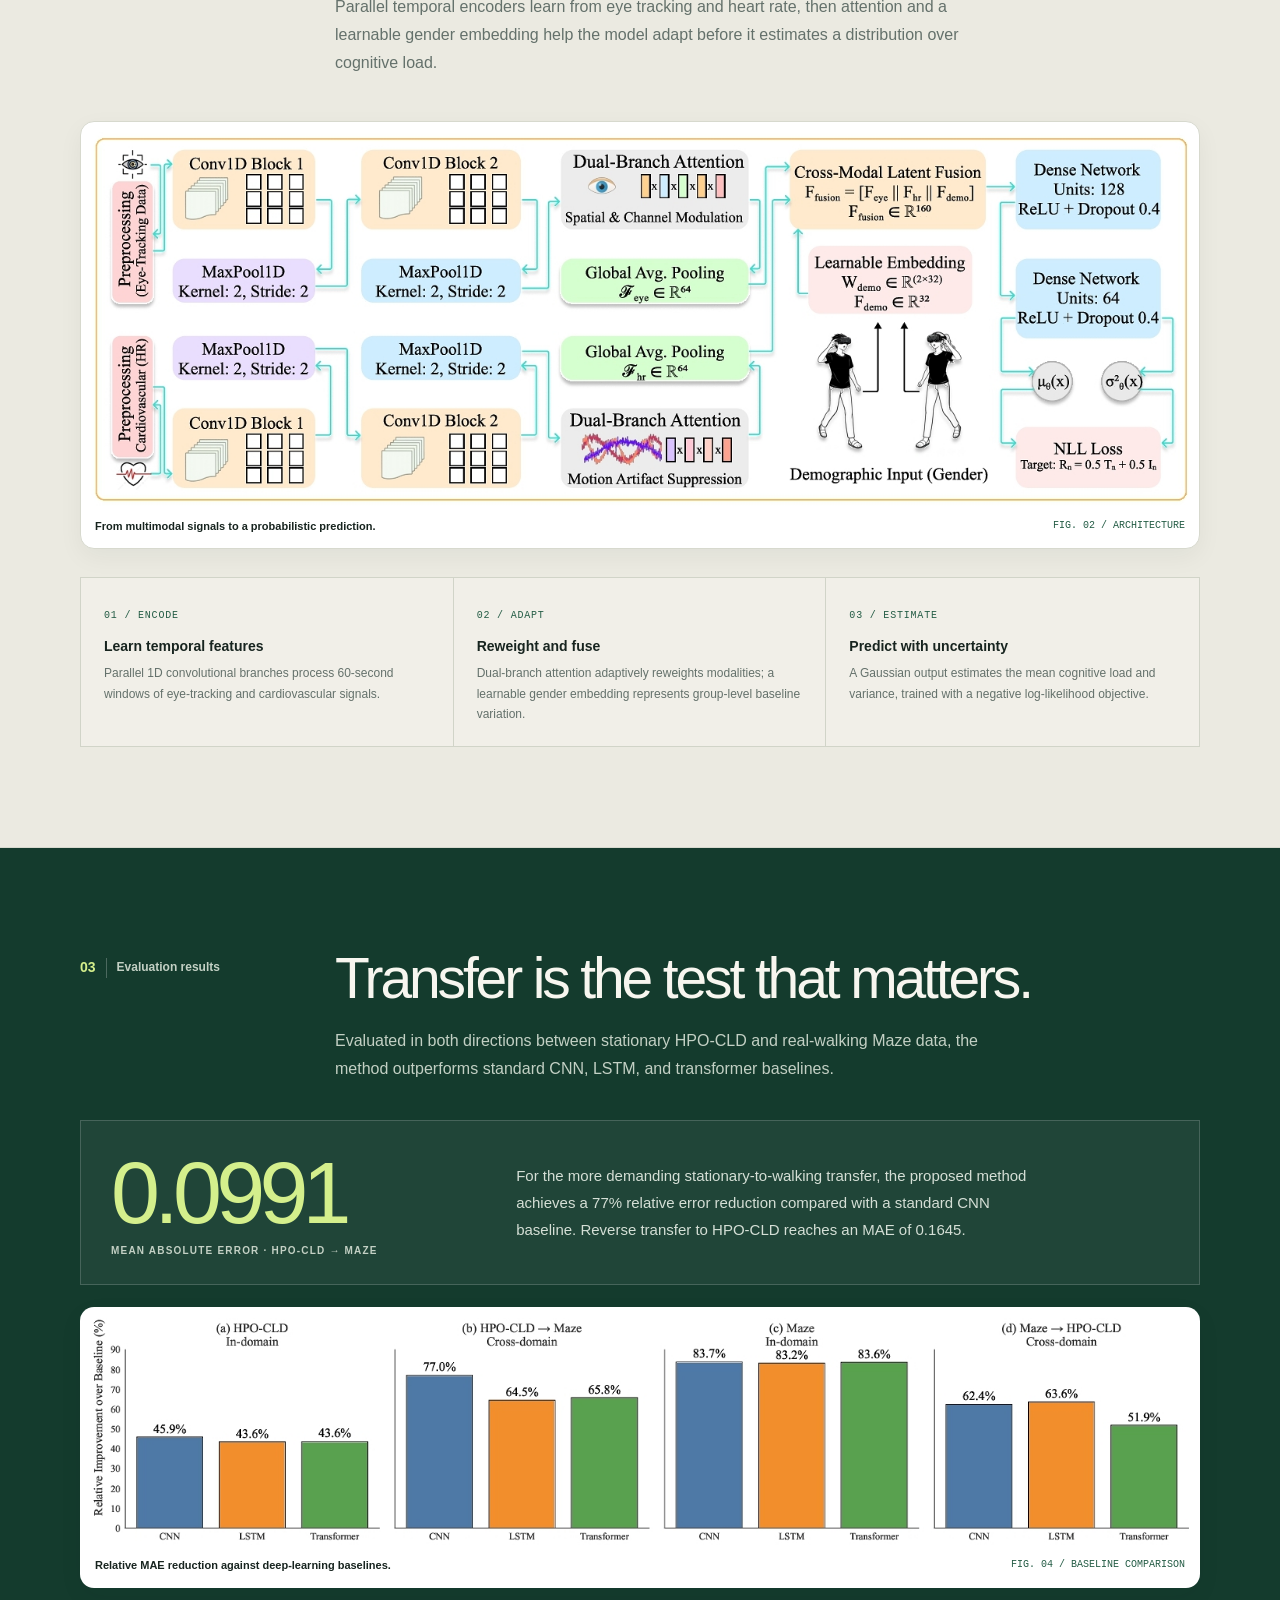
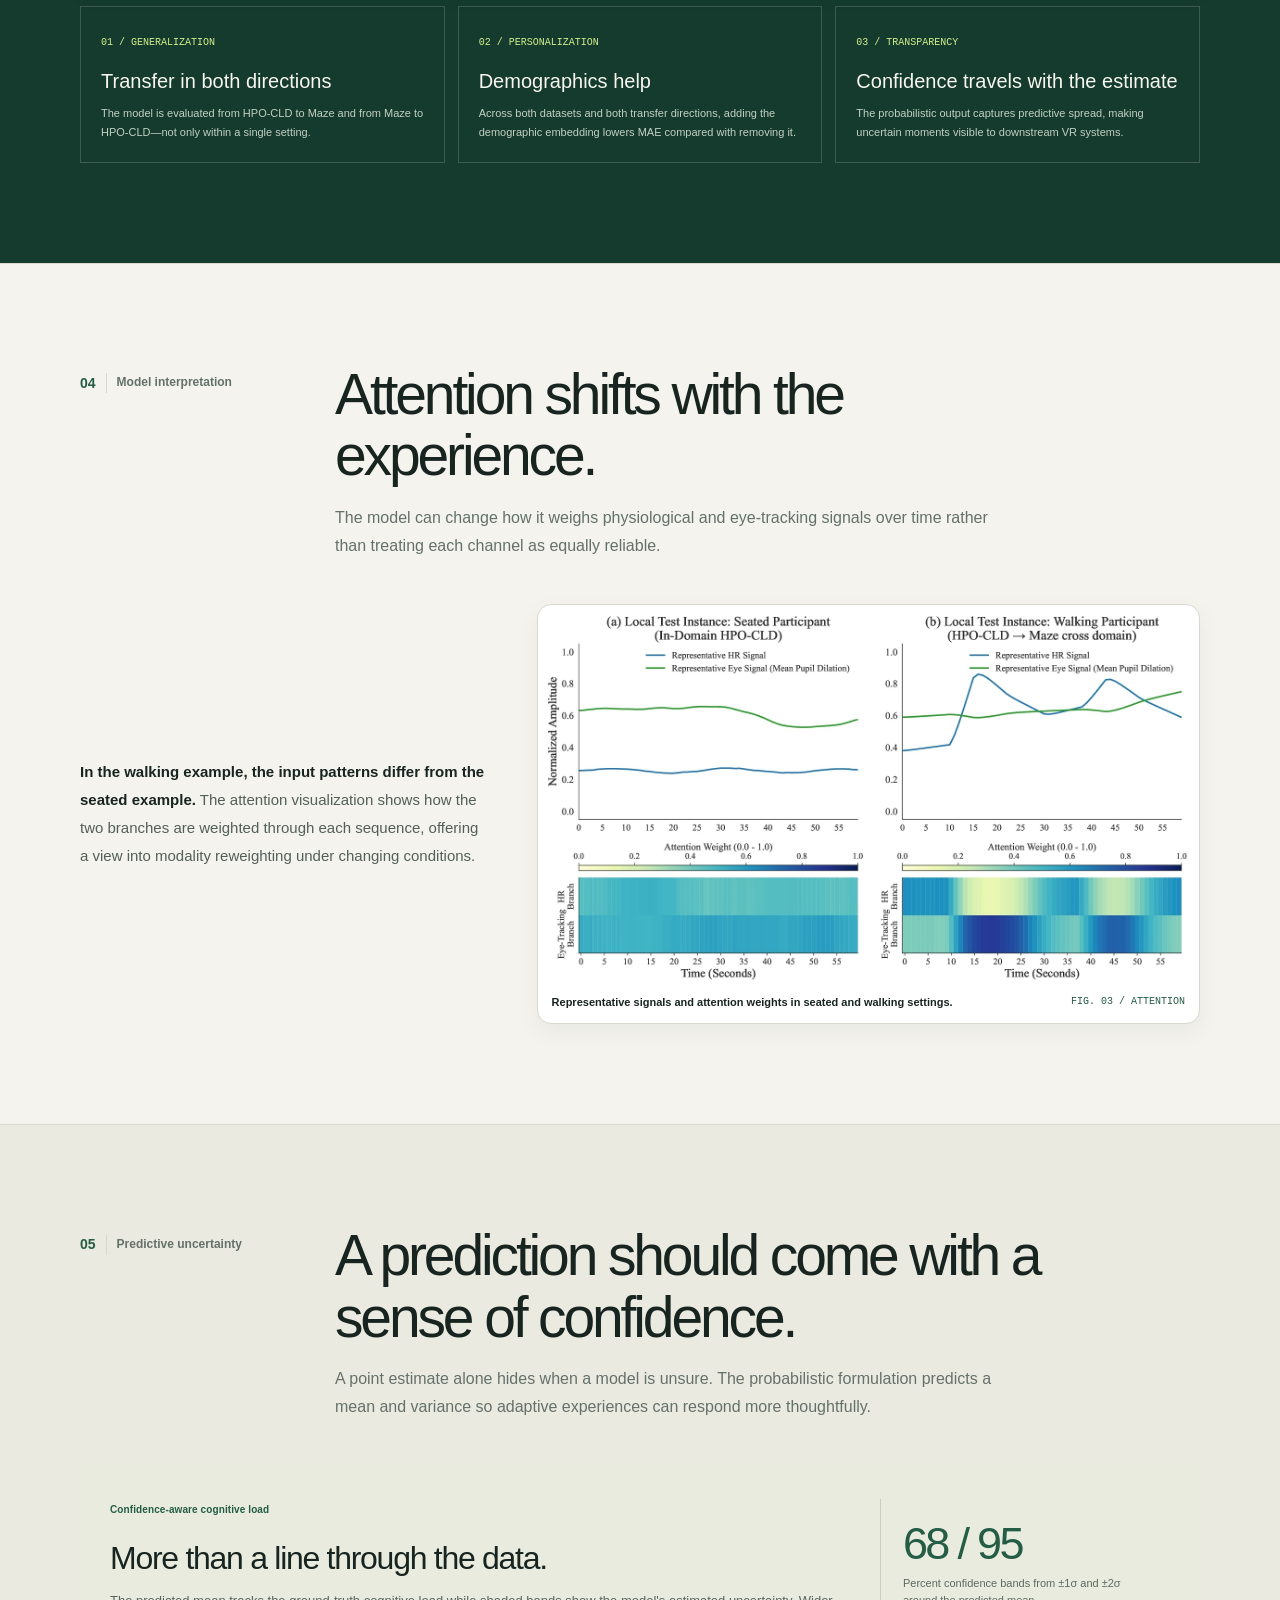
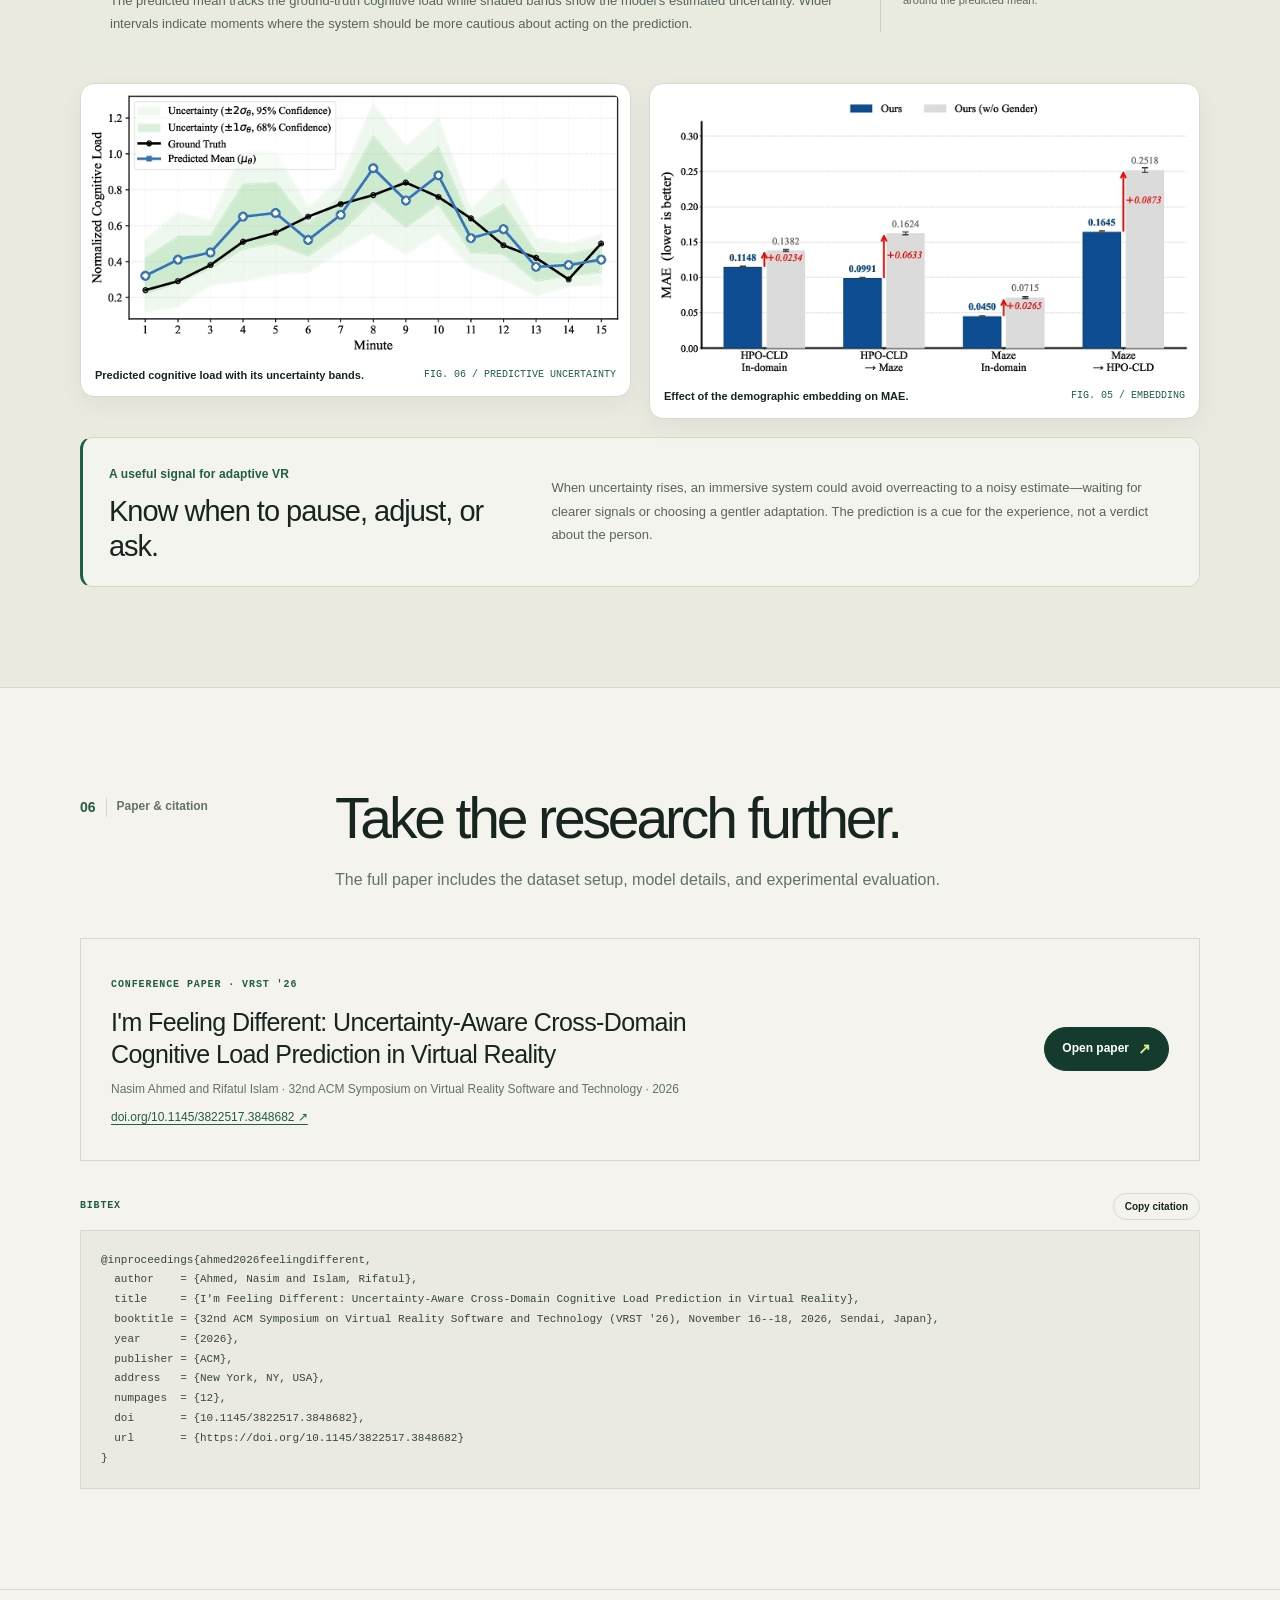
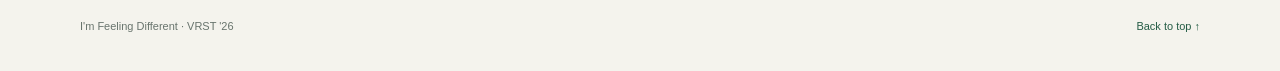
==== commit d3490f29: "Add VRST teaser video to paper page Co-authored-by: Copilot <223556219+Copilot@users.noreply.github." ====
--- a/publications/VRST2026/I-am-feeling-differnt/index.html
+++ b/publications/VRST2026/I-am-feeling-differnt/index.html
@@ -360,6 +360,60 @@
     }
     .figure-frame figcaption strong { color: var(--ink); font-weight: 650; }
     .figure-frame figcaption span { flex: 0 0 auto; color: var(--green); font-family: var(--mono); font-size: 10px; }
+    .teaser-heading {
+      display: flex;
+      align-items: end;
+      justify-content: space-between;
+      gap: 32px;
+      margin-bottom: 28px;
+    }
+    .teaser-heading h2 {
+      max-width: 720px;
+      margin: 10px 0 0;
+      font-family: var(--display);
+      font-size: clamp(30px, 4.2vw, 48px);
+      font-weight: 400;
+      letter-spacing: -.05em;
+      line-height: 1.1;
+    }
+    .teaser-heading p {
+      max-width: 350px;
+      margin: 0;
+      color: var(--muted);
+      font-size: 13px;
+      line-height: 1.8;
+    }
+    .teaser-frame {
+      margin: 0;
+      overflow: hidden;
+      border: 1px solid var(--line);
+      border-radius: 16px;
+      background: #0b100d;
+      box-shadow: 0 12px 32px rgb(23 36 31 / 9%);
+    }
+    .teaser-frame video {
+      display: block;
+      width: 100%;
+      height: auto;
+      aspect-ratio: 16 / 9;
+      background: #101713;
+    }
+    .teaser-frame figcaption {
+      display: flex;
+      justify-content: space-between;
+      gap: 16px;
+      padding: 13px 18px;
+      border-top: 1px solid rgb(255 255 255 / 11%);
+      background: var(--green-dark);
+      color: #d5dfd6;
+      font-size: 11px;
+      line-height: 1.5;
+    }
+    .teaser-frame figcaption span:last-child {
+      color: #c3d0c4;
+      font-family: var(--mono);
+      font-size: 10px;
+    }
     .figure-split {
       display: grid;
       grid-template-columns: 1fr 1fr;
@@ -561,7 +615,7 @@
       .header-inner { min-height: 62px; }
       .nav-links { gap: 14px; }
       .nav-links a { font-size: 11px; }
-      .nav-links a:nth-child(2), .nav-links a:nth-child(3) { display: none; }
+      .nav-links a:nth-child(3), .nav-links a:nth-child(4), .nav-links a:nth-child(5) { display: none; }
       .hero { padding: 30px 0 45px; }
       .paper-masthead { padding: 22px; }
       .masthead-layout { grid-template-columns: 1fr; gap: 20px; }
@@ -573,6 +627,8 @@
       .metric:first-child { padding-left: 14px; }
       .metric-value { font-size: 34px; }
       .section { padding: 70px 0; }
+      .teaser-heading { align-items: flex-start; flex-direction: column; gap: 12px; margin-bottom: 22px; }
+      .teaser-frame figcaption { flex-direction: column; gap: 4px; padding: 11px 14px; }
       .section-heading { grid-template-columns: 1fr; gap: 12px; margin-bottom: 30px; }
       .section-index { padding-top: 0; }
       .abstract-grid, .attention-context { grid-template-columns: 1fr; gap: 30px; }
@@ -619,6 +675,7 @@
         <span class="wordmark-context">VRST '26</span>
       </a>
       <nav class="nav-links" aria-label="Page navigation">
+        <a href="#teaser">Teaser</a>
         <a href="#overview">Overview</a>
         <a href="#method">Method</a>
         <a href="#results">Results</a>
@@ -679,6 +736,28 @@
       </div>
     </section>
 
+    <section class="section teaser-section" id="teaser" aria-labelledby="teaser-title">
+      <div class="wrap">
+        <div class="teaser-heading">
+          <div>
+            <span class="eyebrow">VRST '26 · Paper teaser</span>
+            <h2 id="teaser-title">The research, in motion.</h2>
+          </div>
+          <p>A short visual introduction to the cross-domain VR study, its model, and its main results.</p>
+        </div>
+        <figure class="teaser-frame">
+          <video controls playsinline preload="metadata" width="1920" height="1080" poster="teaser-poster.jpg" aria-label="Paper teaser video for I'm Feeling Different">
+            <source src="VRST26_Nasim_Ahmed_Teaser.mp4" type="video/mp4">
+            Your browser does not support HTML video. <a href="VRST26_Nasim_Ahmed_Teaser.mp4">Open the teaser video.</a>
+          </video>
+          <figcaption>
+            <span>I'm Feeling Different · VRST '26</span>
+            <span>43 sec · 1920 × 1080</span>
+          </figcaption>
+        </figure>
+      </div>
+    </section>
+
     <section class="section" id="overview">
       <div class="wrap">
         <div class="section-heading">
